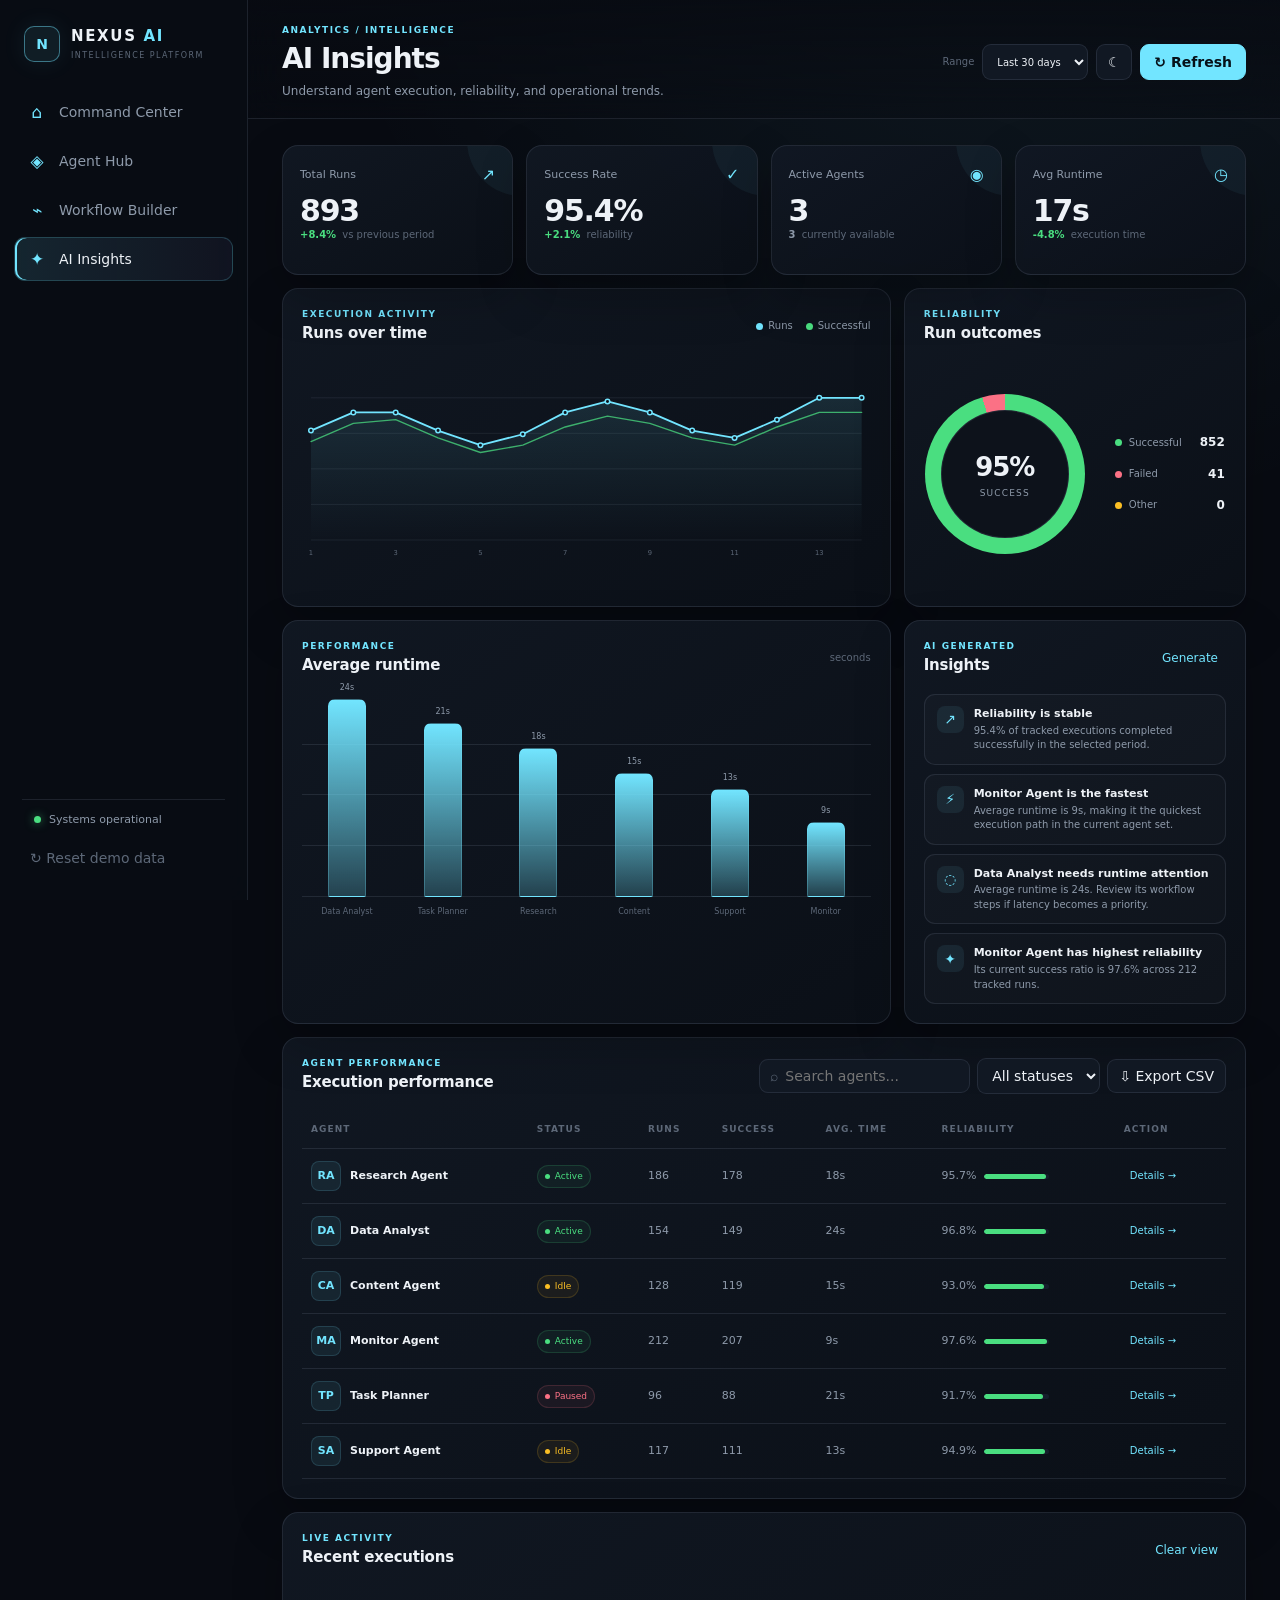
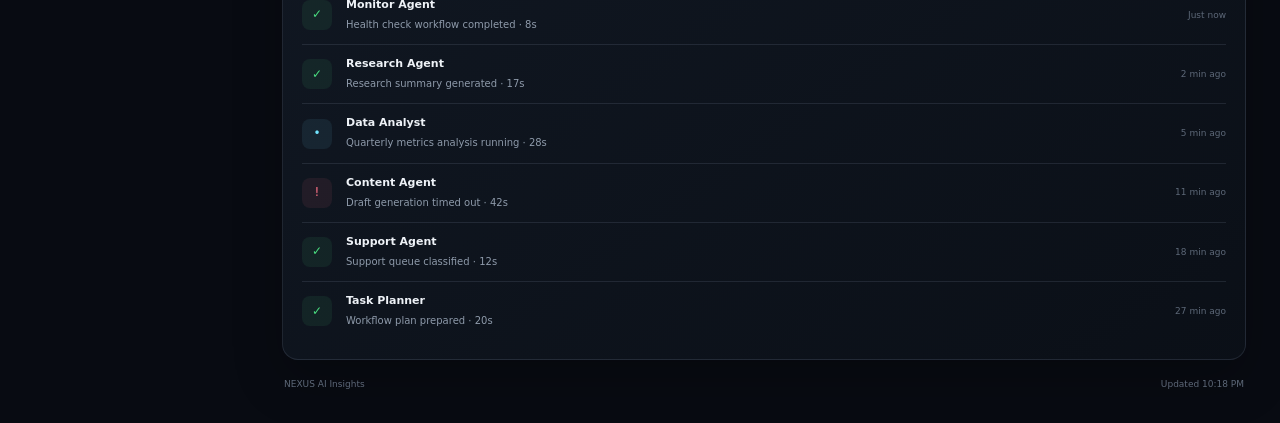
==== ai-insights/index.html @ 253b2c44 "Add AI Insights dashboard" ====
<!DOCTYPE html>
<html lang="en">
<head>
  <meta charset="UTF-8" />
  <meta name="viewport" content="width=device-width, initial-scale=1.0" />
  <meta name="description" content="NEXUS AI Insights dashboard" />
  <title>NEXUS AI — AI Insights</title>
  <link rel="stylesheet" href="style.css" />
</head>

<body>
  <div class="app-shell">

    <!-- SIDEBAR -->
    <aside class="sidebar" id="sidebar" aria-label="Primary navigation">

      <div class="brand">
        <div class="brand-mark">N</div>

        <div>
          <div class="brand-name">
            NEXUS <span>AI</span>
          </div>

          <div class="brand-subtitle">
            INTELLIGENCE PLATFORM
          </div>
        </div>
      </div>

      <nav class="nav-list">

        <a
          class="nav-item"
          href="../command-center/index.html"
          data-nav="Command Center"
        >
          <span class="nav-icon">⌂</span>
          <span>Command Center</span>
        </a>

        <a
          class="nav-item"
          href="../agent-hub/index.html"
          data-nav="Agent Hub"
        >
          <span class="nav-icon">◈</span>
          <span>Agent Hub</span>
        </a>

        <a
          class="nav-item"
          href="../workflow-builder/index.html"
          data-nav="Workflow Builder"
        >
          <span class="nav-icon">⌁</span>
          <span>Workflow Builder</span>
        </a>

        <a
          class="nav-item active"
          href="index.html"
          data-nav="AI Insights"
          aria-current="page"
        >
          <span class="nav-icon">✦</span>
          <span>AI Insights</span>
        </a>

      </nav>

      <div class="sidebar-bottom">

        <div class="system-status">
          <span class="status-dot"></span>
          <span>Systems operational</span>
        </div>

        <button
          class="sidebar-action"
          id="resetDataBtn"
          type="button"
        >
          ↻ Reset demo data
        </button>

      </div>

    </aside>


    <!-- MAIN -->
    <main class="main-content">

      <!-- TOP BAR -->
      <header class="topbar">

        <div class="mobile-brand">
          <button
            class="icon-button"
            id="menuBtn"
            type="button"
            aria-label="Open navigation"
          >
            ☰
          </button>

          <span>
            NEXUS <b>AI</b>
          </span>
        </div>


        <div class="topbar-title">

          <div class="eyebrow">
            ANALYTICS / INTELLIGENCE
          </div>

          <h1>AI Insights</h1>

          <p>
            Understand agent execution, reliability, and operational trends.
          </p>

        </div>


        <div class="topbar-actions">

          <label class="select-wrap">
            <span>Range</span>

            <select id="rangeSelect" aria-label="Select time range">
              <option value="7">Last 7 days</option>
              <option value="14">Last 14 days</option>
              <option value="30" selected>Last 30 days</option>
              <option value="90">Last 90 days</option>
            </select>
          </label>


          <button
            class="icon-button"
            id="themeBtn"
            type="button"
            aria-label="Toggle theme"
            title="Toggle theme"
          >
            ☾
          </button>


          <button
            class="primary-button"
            id="refreshBtn"
            type="button"
          >
            <span>↻</span>
            Refresh
          </button>

        </div>

      </header>


      <!-- CONTENT -->
      <div class="content-wrap">

        <!-- KPI CARDS -->
        <section
          class="kpi-grid"
          aria-label="Key performance indicators"
        >

          <article class="kpi-card">

            <div class="kpi-top">
              <span>Total Runs</span>
              <span class="kpi-icon">↗</span>
            </div>

            <div
              class="kpi-value"
              id="totalRuns"
            >
              0
            </div>

            <div class="kpi-meta">
              <span
                class="trend positive"
                id="runsTrend"
              >
                +0%
              </span>

              vs previous period
            </div>

          </article>


          <article class="kpi-card">

            <div class="kpi-top">
              <span>Success Rate</span>
              <span class="kpi-icon">✓</span>
            </div>

            <div
              class="kpi-value"
              id="successRate"
            >
              0%
            </div>

            <div class="kpi-meta">

              <span
                class="trend positive"
                id="successTrend"
              >
                +0%
              </span>

              reliability

            </div>

          </article>


          <article class="kpi-card">

            <div class="kpi-top">
              <span>Active Agents</span>
              <span class="kpi-icon">◉</span>
            </div>

            <div
              class="kpi-value"
              id="activeAgents"
            >
              0
            </div>

            <div class="kpi-meta">

              <span
                class="trend neutral"
                id="agentTrend"
              >
                0
              </span>

              currently available

            </div>

          </article>


          <article class="kpi-card">

            <div class="kpi-top">
              <span>Avg Runtime</span>
              <span class="kpi-icon">◷</span>
            </div>

            <div
              class="kpi-value"
              id="avgRuntime"
            >
              0s
            </div>

            <div class="kpi-meta">

              <span
                class="trend neutral"
                id="runtimeTrend"
              >
                0%
              </span>

              execution time

            </div>

          </article>

        </section>


        <!-- CHARTS -->
        <section class="dashboard-grid">

          <!-- RUNS -->
          <article class="panel chart-panel wide">

            <div class="panel-header">

              <div>

                <div class="panel-kicker">
                  EXECUTION ACTIVITY
                </div>

                <h2>Runs over time</h2>

              </div>

              <div class="legend">

                <span>
                  <i class="legend-dot runs"></i>
                  Runs
                </span>

                <span>
                  <i class="legend-dot success"></i>
                  Successful
                </span>

              </div>

            </div>

            <div
              class="chart-wrap"
              id="runsChart"
              aria-label="Runs over time chart"
            ></div>

          </article>


          <!-- OUTCOMES -->
          <article class="panel chart-panel">

            <div class="panel-header">

              <div>

                <div class="panel-kicker">
                  RELIABILITY
                </div>

                <h2>Run outcomes</h2>

              </div>

            </div>


            <div class="donut-area">

              <div
                class="donut"
                id="donutChart"
              >

                <div>

                  <strong id="donutValue">
                    0%
                  </strong>

                  <span>
                    success
                  </span>

                </div>

              </div>


              <div class="outcome-list">

                <div>
                  <span class="outcome-label">
                    <i class="legend-dot success"></i>
                    Successful
                  </span>

                  <b id="successfulRuns">0</b>
                </div>


                <div>
                  <span class="outcome-label">
                    <i class="legend-dot failed"></i>
                    Failed
                  </span>

                  <b id="failedRuns">0</b>
                </div>


                <div>
                  <span class="outcome-label">
                    <i class="legend-dot pending"></i>
                    Other
                  </span>

                  <b id="otherRuns">0</b>
                </div>

              </div>

            </div>

          </article>


          <!-- RUNTIME -->
          <article class="panel chart-panel wide">

            <div class="panel-header">

              <div>

                <div class="panel-kicker">
                  PERFORMANCE
                </div>

                <h2>Average runtime</h2>

              </div>

              <span class="small-note">
                seconds
              </span>

            </div>

            <div
              class="bar-chart"
              id="runtimeChart"
              aria-label="Average runtime by agent"
            ></div>

          </article>


          <!-- AI INSIGHTS -->
          <article class="panel insight-panel">

            <div class="panel-header">

              <div>

                <div class="panel-kicker">
                  AI GENERATED
                </div>

                <h2>Insights</h2>

              </div>

              <button
                class="text-button"
                id="generateInsightsBtn"
                type="button"
              >
                Generate
              </button>

            </div>

            <div
              id="insightsList"
              class="insights-list"
            ></div>

          </article>

        </section>


        <!-- AGENT PERFORMANCE -->
        <section class="panel agents-panel">

          <div class="panel-header agents-header">

            <div>

              <div class="panel-kicker">
                AGENT PERFORMANCE
              </div>

              <h2>Execution performance</h2>

            </div>


            <div class="table-tools">

              <label class="search-box">

                <span>⌕</span>

                <input
                  id="agentSearch"
                  type="search"
                  placeholder="Search agents..."
                  autocomplete="off"
                />

              </label>


              <select
                id="statusFilter"
                aria-label="Filter agents"
              >

                <option value="all">
                  All statuses
                </option>

                <option value="active">
                  Active
                </option>

                <option value="idle">
                  Idle
                </option>

                <option value="paused">
                  Paused
                </option>

              </select>


              <button
                class="secondary-button"
                id="exportBtn"
                type="button"
              >
                ⇩ Export CSV
              </button>

            </div>

          </div>


          <div class="table-scroll">

            <table>

              <thead>

                <tr>
                  <th>Agent</th>
                  <th>Status</th>
                  <th>Runs</th>
                  <th>Success</th>
                  <th>Avg. Time</th>
                  <th>Reliability</th>
                  <th>Action</th>
                </tr>

              </thead>

              <tbody id="agentTableBody"></tbody>

            </table>

          </div>


          <div
            class="empty-state hidden"
            id="emptyTable"
          >
            No agents match your current filters.
          </div>

        </section>


        <!-- ACTIVITY -->
        <section class="panel activity-panel">

          <div class="panel-header">

            <div>

              <div class="panel-kicker">
                LIVE ACTIVITY
              </div>

              <h2>Recent executions</h2>

            </div>

            <button
              class="text-button"
              id="clearActivityBtn"
              type="button"
            >
              Clear view
            </button>

          </div>


          <div
            id="activityList"
            class="activity-list"
          ></div>

        </section>


        <!-- FOOTER -->
        <footer class="footer">

          <span>
            NEXUS AI Insights
          </span>

          <span id="lastUpdated">
            Updated just now
          </span>

        </footer>

      </div>

    </main>

  </div>


  <!-- TOAST -->
  <div
    class="toast-region"
    id="toastRegion"
    aria-live="polite"
    aria-atomic="true"
  ></div>


  <!-- DETAILS MODAL -->
  <dialog
    class="details-dialog"
    id="agentDialog"
  >

    <div class="dialog-header">

      <div>

        <div class="panel-kicker">
          AGENT DETAILS
        </div>

        <h2 id="dialogAgentName">
          Agent
        </h2>

      </div>

      <button
        class="icon-button"
        id="closeDialogBtn"
        type="button"
        aria-label="Close"
      >
        ×
      </button>

    </div>

    <div id="dialogContent"></div>

  </dialog>


  <script src="script.js"></script>

</body>
</html>
---- ai-insights/style.css ----
:root {
  --bg: #080b12;
  --surface: #0d121b;
  --surface-2: #111823;
  --surface-3: #151e2b;

  --border: rgba(148, 163, 184, 0.15);
  --border-strong: rgba(148, 163, 184, 0.25);

  --text: #eef2f7;
  --muted: #8e9aaa;
  --faint: #5d6878;

  --accent: #72e5ff;
  --accent-2: #a78bfa;

  --success: #4ade80;
  --danger: #fb7185;
  --warning: #fbbf24;

  --shadow: 0 20px 50px rgba(0, 0, 0, 0.24);

  --radius: 16px;
}


body.light {
  --bg: #f3f6fa;
  --surface: #ffffff;
  --surface-2: #f8fafc;
  --surface-3: #eef2f7;

  --border: rgba(15, 23, 42, 0.10);
  --border-strong: rgba(15, 23, 42, 0.18);

  --text: #172033;
  --muted: #637083;
  --faint: #8b96a7;

  --accent: #0284c7;
  --accent-2: #7c3aed;

  --shadow: 0 18px 45px rgba(15, 23, 42, 0.08);
}


* {
  box-sizing: border-box;
}


html {
  min-width: 320px;
  scroll-behavior: smooth;
}


body {
  margin: 0;
  background:
    radial-gradient(
      circle at 80% -10%,
      rgba(114, 229, 255, 0.08),
      transparent 30%
    ),
    var(--bg);

  color: var(--text);

  font-family:
    Inter,
    ui-sans-serif,
    system-ui,
    -apple-system,
    BlinkMacSystemFont,
    "Segoe UI",
    sans-serif;

  font-size: 14px;
  line-height: 1.45;
}


button,
input,
select {
  font: inherit;
}


button,
a {
  -webkit-tap-highlight-color: transparent;
}


a {
  color: inherit;
  text-decoration: none;
}


button {
  cursor: pointer;
}


/* APP */

.app-shell {
  min-height: 100vh;
  display: flex;
}


/* SIDEBAR */

.sidebar {
  width: 248px;
  flex: 0 0 248px;

  min-height: 100vh;

  border-right: 1px solid var(--border);

  background: rgba(9, 13, 20, 0.86);

  backdrop-filter: blur(18px);

  padding: 22px 14px;

  display: flex;
  flex-direction: column;

  position: sticky;
  top: 0;

  height: 100vh;

  z-index: 20;
}


body.light .sidebar {
  background: rgba(255, 255, 255, 0.9);
}


.brand {
  display: flex;
  align-items: center;

  gap: 11px;

  padding: 4px 10px 28px;
}


.brand-mark {
  width: 36px;
  height: 36px;

  display: grid;
  place-items: center;

  border: 1px solid rgba(114, 229, 255, 0.45);

  border-radius: 10px;

  color: var(--accent);

  background: rgba(114, 229, 255, 0.08);

  font-weight: 800;

  box-shadow:
    0 0 24px rgba(114, 229, 255, 0.08);
}


.brand-name {
  font-size: 15px;

  letter-spacing: 0.11em;

  font-weight: 800;
}


.brand-name span {
  color: var(--accent);
}


.brand-subtitle {
  color: var(--faint);

  font-size: 8px;

  letter-spacing: 0.18em;

  margin-top: 2px;
}


.nav-list {
  display: grid;
  gap: 5px;
}


.nav-item {
  display: flex;

  align-items: center;

  gap: 12px;

  min-height: 44px;

  padding: 0 12px;

  color: var(--muted);

  border: 1px solid transparent;

  border-radius: 11px;

  transition: 0.18s ease;
}


.nav-item:hover {
  color: var(--text);

  background: var(--surface-2);

  border-color: var(--border);

  transform: translateX(1px);
}


.nav-item.active {
  color: var(--text);

  background:
    linear-gradient(
      90deg,
      rgba(114, 229, 255, 0.12),
      rgba(167, 139, 250, 0.06)
    );

  border-color: rgba(114, 229, 255, 0.18);

  box-shadow:
    inset 2px 0 0 var(--accent);
}


.nav-icon {
  width: 20px;

  text-align: center;

  color: var(--accent);

  font-size: 17px;
}


.sidebar-bottom {
  margin-top: auto;

  padding: 12px 8px 2px;
}


.system-status {
  display: flex;

  align-items: center;

  gap: 8px;

  padding: 12px;

  color: var(--muted);

  font-size: 11px;

  border-top: 1px solid var(--border);
}


.status-dot {
  width: 7px;
  height: 7px;

  border-radius: 50%;

  background: var(--success);

  box-shadow:
    0 0 10px rgba(74, 222, 128, 0.6);
}


.sidebar-action {
  width: 100%;

  border: 0;

  background: transparent;

  color: var(--faint);

  padding: 8px;

  text-align: left;

  border-radius: 8px;
}


.sidebar-action:hover {
  color: var(--text);

  background: var(--surface-2);
}


/* MAIN */

.main-content {
  min-width: 0;

  flex: 1;
}


/* TOPBAR */

.topbar {
  min-height: 112px;

  padding: 24px 34px 18px;

  display: flex;

  align-items: center;

  justify-content: space-between;

  gap: 24px;

  border-bottom: 1px solid var(--border);

  background:
    linear-gradient(
      180deg,
      rgba(8, 11, 18, 0.86),
      rgba(8, 11, 18, 0.45)
    );

  position: sticky;

  top: 0;

  z-index: 10;

  backdrop-filter: blur(18px);
}


body.light .topbar {
  background: rgba(243, 246, 250, 0.86);
}


.topbar-title h1 {
  margin: 2px 0 3px;

  font-size: 28px;

  letter-spacing: -0.035em;
}


.topbar-title p {
  margin: 0;

  color: var(--muted);

  font-size: 12px;
}


.eyebrow,
.panel-kicker {
  color: var(--accent);

  font-size: 9px;

  font-weight: 800;

  letter-spacing: 0.17em;
}


.topbar-actions {
  display: flex;

  align-items: center;

  gap: 8px;
}


.select-wrap {
  display: flex;

  align-items: center;

  gap: 8px;

  color: var(--faint);

  font-size: 10px;
}


select,
.search-box input {
  color: var(--text);

  background: var(--surface-2);

  border: 1px solid var(--border);

  border-radius: 9px;

  outline: none;
}


select {
  height: 36px;

  padding: 0 10px;
}


select:focus,
input:focus {
  border-color: rgba(114, 229, 255, 0.5);

  box-shadow:
    0 0 0 3px rgba(114, 229, 255, 0.08);
}


.icon-button,
.primary-button,
.secondary-button,
.text-button {
  border: 1px solid var(--border);

  border-radius: 9px;

  transition: 0.18s ease;
}


.icon-button {
  width: 36px;
  height: 36px;

  background: var(--surface-2);

  color: var(--text);
}


.icon-button:hover,
.secondary-button:hover {
  border-color: var(--border-strong);

  background: var(--surface-3);

  transform: translateY(-1px);
}


.primary-button {
  height: 36px;

  padding: 0 13px;

  color: #061018;

  background: var(--accent);

  border-color: var(--accent);

  font-weight: 800;
}


.primary-button:hover {
  filter: brightness(1.08);

  transform: translateY(-1px);
}


.secondary-button {
  height: 34px;

  padding: 0 11px;

  background: var(--surface-2);

  color: var(--text);
}


.text-button {
  background: transparent;

  border-color: transparent;

  color: var(--accent);

  padding: 5px 7px;

  font-size: 12px;
}


.text-button:hover {
  background: rgba(114, 229, 255, 0.07);
}


.mobile-brand {
  display: none;
}


/* CONTENT */

.content-wrap {
  max-width: 1500px;

  margin: 0 auto;

  padding: 26px 34px 32px;
}


/* KPI */

.kpi-grid {
  display: grid;

  grid-template-columns: repeat(4, 1fr);

  gap: 13px;

  margin-bottom: 13px;
}


.kpi-card,
.panel {
  background:
    linear-gradient(
      145deg,
      rgba(17, 24, 35, 0.96),
      rgba(11, 16, 24, 0.96)
    );

  border: 1px solid var(--border);

  box-shadow: var(--shadow);
}


body.light .kpi-card,
body.light .panel {
  background: var(--surface);
}


.kpi-card {
  min-height: 130px;

  padding: 17px;

  border-radius: var(--radius);

  position: relative;

  overflow: hidden;
}


.kpi-card::after {
  content: "";

  position: absolute;

  width: 110px;
  height: 110px;

  border-radius: 50%;

  right: -65px;
  top: -60px;

  background: rgba(114, 229, 255, 0.05);
}


.kpi-top {
  display: flex;

  align-items: center;

  justify-content: space-between;

  color: var(--muted);

  font-size: 11px;
}


.kpi-icon {
  color: var(--accent);

  font-size: 16px;
}


.kpi-value {
  margin: 10px 0 2px;

  font-size: 30px;

  line-height: 1;

  font-weight: 800;

  letter-spacing: -0.04em;
}


.kpi-meta {
  color: var(--faint);

  font-size: 10px;
}


.trend {
  font-weight: 700;

  margin-right: 3px;
}


.positive {
  color: var(--success);
}


.neutral {
  color: var(--muted);
}


.negative {
  color: var(--danger);
}


/* DASHBOARD */

.dashboard-grid {
  display: grid;

  grid-template-columns:
    minmax(0, 1.6fr)
    minmax(300px, 0.9fr);

  gap: 13px;
}


.panel {
  border-radius: var(--radius);

  overflow: hidden;
}


.chart-panel {
  min-height: 310px;

  padding: 19px;
}


.chart-panel.wide {
  min-width: 0;
}


.panel-header {
  display: flex;

  align-items: center;

  justify-content: space-between;

  gap: 12px;

  margin-bottom: 17px;
}


.panel-header h2 {
  margin: 2px 0 0;

  font-size: 15px;

  letter-spacing: -0.015em;
}


.legend {
  display: flex;

  gap: 13px;

  color: var(--muted);

  font-size: 10px;
}


.legend span {
  display: flex;

  align-items: center;

  gap: 5px;
}


.legend-dot {
  display: inline-block;

  width: 7px;
  height: 7px;

  border-radius: 50%;

  background: var(--accent);
}


.legend-dot.success {
  background: var(--success);
}


.legend-dot.failed {
  background: var(--danger);
}


.legend-dot.pending {
  background: var(--warning);
}


.legend-dot.runs {
  background: var(--accent);
}


/* LINE CHART */

.chart-wrap {
  height: 225px;

  position: relative;
}


.chart-svg {
  width: 100%;

  height: 100%;

  display: block;

  overflow: visible;
}


.chart-grid-line {
  stroke: var(--border);

  stroke-width: 1;
}


.chart-axis-label {
  fill: var(--faint);

  font-size: 9px;
}


.chart-line {
  fill: none;

  stroke: var(--accent);

  stroke-width: 2.4;

  stroke-linecap: round;

  stroke-linejoin: round;
}


.chart-line.success-line {
  stroke: var(--success);

  opacity: 0.75;

  stroke-width: 1.8;
}


.chart-area {
  fill: url(#areaGradient);

  opacity: 0.12;
}


.chart-point {
  fill: var(--surface);

  stroke: var(--accent);

  stroke-width: 2;
}


/* DONUT */

.donut-area {
  height: 225px;

  display: flex;

  align-items: center;

  justify-content: center;

  gap: 30px;
}


.donut {
  width: 160px;
  height: 160px;

  border-radius: 50%;

  display: grid;

  place-items: center;

  background:
    conic-gradient(
      var(--success) 0deg,
      var(--danger) 0deg,
      var(--warning) 0deg
    );

  position: relative;

  flex: 0 0 auto;
}


.donut::after {
  content: "";

  position: absolute;

  inset: 16px;

  border-radius: 50%;

  background: var(--surface);

  border: 1px solid var(--border);
}


.donut > div {
  position: relative;

  z-index: 1;

  text-align: center;

  display: grid;
}


.donut strong {
  font-size: 26px;

  letter-spacing: -0.04em;
}


.donut span {
  color: var(--muted);

  font-size: 9px;

  text-transform: uppercase;

  letter-spacing: 0.13em;
}


.outcome-list {
  min-width: 110px;

  display: grid;

  gap: 14px;
}


.outcome-list > div {
  display: flex;

  justify-content: space-between;

  gap: 12px;

  color: var(--muted);

  font-size: 10px;
}


.outcome-list b {
  color: var(--text);

  font-size: 12px;
}


.outcome-label {
  display: flex;

  align-items: center;

  gap: 7px;
}


/* BAR CHART */

.bar-chart {
  height: 225px;

  display: flex;

  align-items: end;

  gap: 10px;

  padding: 5px 2px 22px;

  position: relative;
}


.bar-chart::before {
  content: "";

  position: absolute;

  inset: 0 0 22px;

  background:
    repeating-linear-gradient(
      to bottom,
      transparent 0,
      transparent calc(25% - 1px),
      var(--border) calc(25% - 1px),
      var(--border) 25%
    );

  pointer-events: none;
}


.bar-group {
  flex: 1;

  min-width: 34px;

  height: 100%;

  display: flex;

  align-items: end;

  justify-content: center;

  position: relative;

  z-index: 1;
}


.bar {
  width: min(38px, 72%);

  min-height: 3px;

  border-radius: 7px 7px 2px 2px;

  background:
    linear-gradient(
      180deg,
      var(--accent),
      rgba(114, 229, 255, 0.22)
    );

  border: 1px solid rgba(114, 229, 255, 0.28);

  position: relative;

  transition: height 0.35s ease;
}


.bar:hover {
  filter: brightness(1.12);
}


.bar-value {
  position: absolute;

  top: -18px;

  left: 50%;

  transform: translateX(-50%);

  color: var(--muted);

  font-size: 8px;

  white-space: nowrap;
}


.bar-label {
  position: absolute;

  bottom: -21px;

  color: var(--faint);

  font-size: 8px;

  max-width: 70px;

  overflow: hidden;

  text-overflow: ellipsis;

  white-space: nowrap;
}


.small-note {
  color: var(--faint);

  font-size: 10px;
}


/* INSIGHTS */

.insight-panel {
  min-height: 310px;

  padding: 19px;
}


.insights-list {
  display: grid;

  gap: 9px;
}


.insight-item {
  border: 1px solid var(--border);

  background: rgba(255, 255, 255, 0.018);

  border-radius: 11px;

  padding: 11px 12px;

  display: grid;

  grid-template-columns: 28px 1fr;

  gap: 9px;
}


.insight-icon {
  width: 27px;
  height: 27px;

  display: grid;

  place-items: center;

  border-radius: 8px;

  background: rgba(114, 229, 255, 0.08);

  color: var(--accent);
}


.insight-item strong {
  display: block;

  font-size: 11px;

  margin-bottom: 2px;
}


.insight-item p {
  margin: 0;

  color: var(--muted);

  font-size: 10px;
}


/* AGENT TABLE */

.agents-panel,
.activity-panel {
  margin-top: 13px;

  padding: 19px;
}


.agents-header {
  align-items: flex-end;
}


.table-tools {
  display: flex;

  align-items: center;

  gap: 7px;

  flex-wrap: wrap;

  justify-content: flex-end;
}


.search-box {
  height: 34px;

  min-width: 175px;

  display: flex;

  align-items: center;

  gap: 7px;

  padding: 0 10px;

  background: var(--surface-2);

  border: 1px solid var(--border);

  border-radius: 9px;

  color: var(--faint);
}


.search-box:focus-within {
  border-color: rgba(114, 229, 255, 0.5);

  box-shadow:
    0 0 0 3px rgba(114, 229, 255, 0.08);
}


.search-box input {
  min-width: 0;

  width: 100%;

  height: 30px;

  padding: 0;

  border: 0;

  background: transparent;

  box-shadow: none;
}


.search-box input:focus {
  box-shadow: none;
}


.table-scroll {
  overflow-x: auto;
}


table {
  width: 100%;

  border-collapse: collapse;

  min-width: 760px;
}


th,
td {
  padding: 12px 9px;

  text-align: left;

  border-bottom: 1px solid var(--border);

  white-space: nowrap;
}


th {
  color: var(--faint);

  font-size: 9px;

  letter-spacing: 0.12em;

  text-transform: uppercase;

  font-weight: 700;
}


td {
  color: var(--muted);

  font-size: 11px;
}


tbody tr {
  transition: 0.16s ease;
}


tbody tr:hover {
  background: rgba(114, 229, 255, 0.035);
}


.agent-cell {
  display: flex;

  align-items: center;

  gap: 9px;

  color: var(--text);

  font-weight: 700;
}


.agent-avatar {
  width: 30px;
  height: 30px;

  display: grid;

  place-items: center;

  border-radius: 8px;

  color: var(--accent);

  background: rgba(114, 229, 255, 0.08);

  border: 1px solid rgba(114, 229, 255, 0.15);

  font-size: 11px;
}


.status-pill {
  display: inline-flex;

  align-items: center;

  gap: 5px;

  padding: 4px 7px;

  border-radius: 999px;

  font-size: 9px;

  text-transform: capitalize;

  border: 1px solid var(--border);
}


.status-pill::before {
  content: "";

  width: 5px;
  height: 5px;

  border-radius: 50%;

  background: var(--muted);
}


.status-pill.active {
  color: var(--success);

  background: rgba(74, 222, 128, 0.06);

  border-color: rgba(74, 222, 128, 0.16);
}


.status-pill.active::before {
  background: var(--success);
}


.status-pill.idle {
  color: var(--warning);

  background: rgba(251, 191, 36, 0.06);

  border-color: rgba(251, 191, 36, 0.16);
}


.status-pill.idle::before {
  background: var(--warning);
}


.status-pill.paused {
  color: var(--danger);

  background: rgba(251, 113, 133, 0.06);

  border-color: rgba(251, 113, 133, 0.16);
}


.status-pill.paused::before {
  background: var(--danger);
}


.reliability {
  display: flex;

  align-items: center;

  gap: 7px;
}


.progress {
  width: 65px;
  height: 5px;

  background: var(--surface-3);

  border-radius: 99px;

  overflow: hidden;
}


.progress > span {
  display: block;

  height: 100%;

  border-radius: inherit;

  background: var(--success);
}


.row-button {
  background: transparent;

  border: 0;

  color: var(--accent);

  font-size: 10px;

  padding: 4px 6px;
}


.row-button:hover {
  text-decoration: underline;
}


.empty-state {
  padding: 25px;

  text-align: center;

  color: var(--muted);

  font-size: 11px;
}


.hidden {
  display: none !important;
}


/* ACTIVITY */

.activity-list {
  display: grid;
}


.activity-item {
  display: grid;

  grid-template-columns: 34px 1fr auto;

  align-items: center;

  gap: 10px;

  padding: 11px 0;

  border-bottom: 1px solid var(--border);
}


.activity-item:last-child {
  border-bottom: 0;
}


.activity-icon {
  width: 30px;
  height: 30px;

  display: grid;

  place-items: center;

  border-radius: 8px;

  font-size: 12px;
}


.activity-icon.success {
  color: var(--success);

  background: rgba(74, 222, 128, 0.08);
}


.activity-icon.failed {
  color: var(--danger);

  background: rgba(251, 113, 133, 0.08);
}


.activity-icon.running {
  color: var(--accent);

  background: rgba(114, 229, 255, 0.08);
}


.activity-main strong {
  display: block;

  font-size: 11px;
}


.activity-main span {
  color: var(--muted);

  font-size: 10px;
}


.activity-time {
  color: var(--faint);

  font-size: 9px;
}


/* FOOTER */

.footer {
  display: flex;

  justify-content: space-between;

  padding: 18px 2px 0;

  color: var(--faint);

  font-size: 9px;
}


/* TOAST */

.toast-region {
  position: fixed;

  right: 22px;

  bottom: 22px;

  display: grid;

  gap: 8px;

  z-index: 100;
}


.toast {
  min-width: 240px;

  max-width: 360px;

  padding: 11px 13px;

  color: var(--text);

  background: var(--surface-3);

  border: 1px solid var(--border-strong);

  border-radius: 10px;

  box-shadow: var(--shadow);

  animation: toastIn 0.2s ease;

  font-size: 11px;
}


.toast.success {
  border-color: rgba(74, 222, 128, 0.25);
}


.toast.error {
  border-color: rgba(251, 113, 133, 0.25);
}


@keyframes toastIn {
  from {
    transform: translateY(8px);
    opacity: 0;
  }

  to {
    transform: none;
    opacity: 1;
  }
}


/* MODAL */

.details-dialog {
  width: min(620px, calc(100vw - 30px));

  max-height: 80vh;

  color: var(--text);

  background: var(--surface);

  border: 1px solid var(--border-strong);

  border-radius: 18px;

  padding: 20px;

  box-shadow:
    0 30px 90px rgba(0, 0, 0, 0.45);
}


.details-dialog::backdrop {
  background: rgba(0, 0, 0, 0.62);

  backdrop-filter: blur(4px);
}


.dialog-header {
  display: flex;

  justify-content: space-between;

  align-items: flex-start;

  gap: 12px;

  margin-bottom: 18px;
}


.dialog-header h2 {
  margin: 2px 0 0;
}


.dialog-grid {
  display: grid;

  grid-template-columns: repeat(2, 1fr);

  gap: 9px;
}


.detail-card {
  padding: 12px;

  border: 1px solid var(--border);

  background: var(--surface-2);

  border-radius: 10px;
}


.detail-card span {
  display: block;

  color: var(--faint);

  font-size: 9px;

  text-transform: uppercase;

  letter-spacing: 0.1em;

  margin-bottom: 4px;
}


.detail-card strong {
  font-size: 16px;
}


.detail-note {
  margin-top: 10px;

  padding: 12px;

  border-left: 2px solid var(--accent);

  background: rgba(114, 229, 255, 0.04);

  color: var(--muted);

  font-size: 10px;
}


/* TABLET */

@media (max-width: 1100px) {

  .sidebar {
    width: 220px;

    flex-basis: 220px;
  }


  .content-wrap,
  .topbar {
    padding-left: 22px;

    padding-right: 22px;
  }


  .kpi-grid {
    grid-template-columns: repeat(2, 1fr);
  }


  .dashboard-grid {
    grid-template-columns: 1fr;
  }

}


/* MOBILE */

@media (max-width: 760px) {

  .sidebar {
    position: fixed;

    left: -260px;

    width: 248px;

    transition: left 0.2s ease;

    box-shadow:
      20px 0 50px rgba(0, 0, 0, 0.25);
  }


  .sidebar.open {
    left: 0;
  }


  .topbar {
    min-height: auto;

    padding: 14px 16px;

    align-items: flex-start;

    flex-wrap: wrap;
  }


  .mobile-brand {
    display: flex;

    align-items: center;

    gap: 9px;

    width: 100%;

    color: var(--text);

    font-weight: 800;

    letter-spacing: 0.06em;
  }


  .mobile-brand b {
    color: var(--accent);
  }


  .mobile-brand .icon-button {
    width: 32px;

    height: 32px;
  }


  .topbar-title {
    flex: 1 1 100%;
  }


  .topbar-title h1 {
    font-size: 24px;
  }


  .topbar-actions {
    width: 100%;

    justify-content: space-between;
  }


  .select-wrap {
    flex: 1;
  }


  .select-wrap select {
    width: 100%;
  }


  .content-wrap {
    padding: 16px;
  }


  .kpi-grid {
    grid-template-columns: 1fr 1fr;

    gap: 9px;
  }


  .kpi-card {
    min-height: 115px;

    padding: 13px;
  }


  .kpi-value {
    font-size: 25px;
  }


  .chart-panel {
    min-height: 290px;

    padding: 15px;
  }


  .donut-area {
    gap: 18px;
  }


  .donut {
    width: 130px;

    height: 130px;
  }


  .agents-header {
    align-items: flex-start;

    flex-direction: column;
  }


  .table-tools {
    width: 100%;

    justify-content: flex-start;
  }


  .search-box {
    flex: 1;
  }

}


/* SMALL MOBILE */

@media (max-width: 480px) {

  .kpi-grid {
    grid-template-columns: 1fr;
  }


  .topbar-actions {
    flex-wrap: wrap;
  }


  .select-wrap {
    flex-basis: 100%;
  }


  .donut-area {
    justify-content: space-between;
  }


  .donut {
    width: 120px;

    height: 120px;
  }


  .outcome-list {
    min-width: 105px;
  }


  .footer {
    flex-direction: column;

    gap: 4px;
  }

}
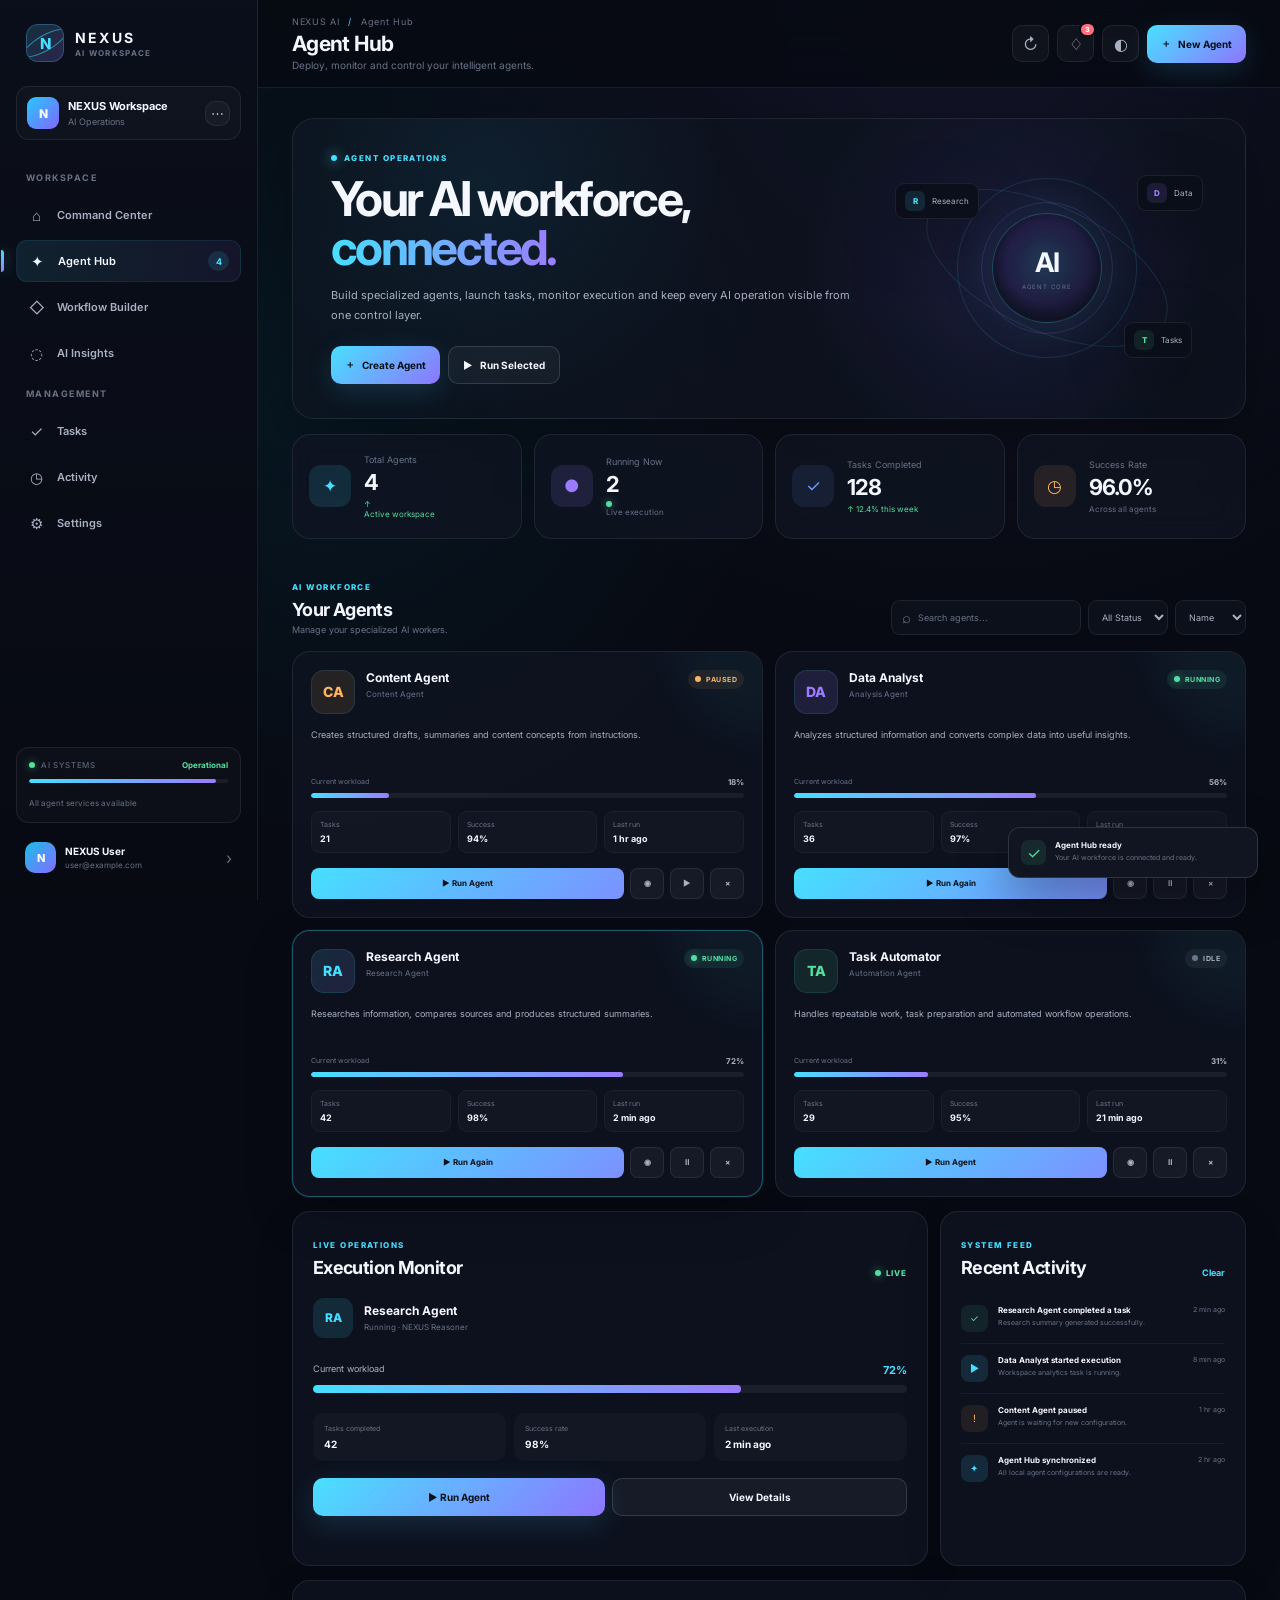
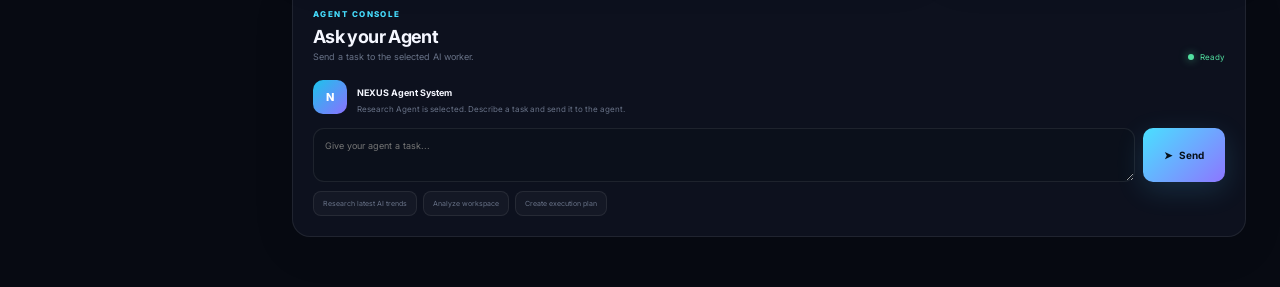
==== commit ab9c51f5: "fix: unify NEXUS AI UI and interactions" ====
--- a/ai-insights/index.html
+++ b/ai-insights/index.html
@@ -1,689 +1,904 @@
 <!DOCTYPE html>
 <html lang="en">
 <head>
-  <meta charset="UTF-8" />
-  <meta name="viewport" content="width=device-width, initial-scale=1.0" />
-  <meta name="description" content="NEXUS AI Insights dashboard" />
-  <title>NEXUS AI — AI Insights</title>
-  <link rel="stylesheet" href="style.css" />
+    <meta charset="UTF-8">
+    <meta name="viewport" content="width=device-width, initial-scale=1.0">
+
+    <meta
+        name="description"
+        content="NEXUS AI Agent Hub - manage, monitor, configure and run AI agents from one workspace."
+    >
+
+    <title>NEXUS AI — Agent Hub</title>
+
+    <link rel="preconnect" href="https://fonts.googleapis.com">
+    <link rel="preconnect" href="https://fonts.gstatic.com" crossorigin>
+
+    <link
+        href="https://fonts.googleapis.com/css2?family=Inter:wght@400;500;600;700;800&display=swap"
+        rel="stylesheet"
+    >
+
+    <link rel="stylesheet" href="style.css">
 </head>
 
 <body>
-  <div class="app-shell">
-
-    <!-- SIDEBAR -->
-    <aside class="sidebar" id="sidebar" aria-label="Primary navigation">
-
-      <div class="brand">
-        <div class="brand-mark">N</div>
+
+<div class="app-shell">
+
+    <!-- =========================
+         SIDEBAR
+    ========================== -->
+    <aside class="sidebar" id="sidebar">
+
+        <div class="brand">
+            <div class="brand-mark">
+                <span class="brand-orbit"></span>
+                <span class="brand-core">N</span>
+            </div>
+
+            <div class="brand-text">
+                <strong>NEXUS</strong>
+                <span>AI WORKSPACE</span>
+            </div>
+        </div>
+
+        <div class="workspace-mini">
+            <div class="workspace-icon">N</div>
+
+            <div>
+                <strong>NEXUS Workspace</strong>
+                <span>AI Operations</span>
+            </div>
+
+            <button
+                class="icon-button tiny"
+                id="workspaceButton"
+                type="button"
+                title="Workspace"
+                aria-label="Open workspace menu"
+            >
+                ⋯
+            </button>
+        </div>
+
+        <nav class="main-nav" aria-label="Main navigation">
+
+            <p class="nav-label">WORKSPACE</p>
+
+            <button class="nav-item" type="button" data-nav="command">
+                <span class="nav-icon">⌂</span>
+                <span>Command Center</span>
+            </button>
+
+            <button class="nav-item active" type="button" data-nav="agents">
+                <span class="nav-icon">✦</span>
+                <span>Agent Hub</span>
+                <span class="nav-count" id="navAgentCount">4</span>
+            </button>
+
+            <button class="nav-item" type="button" data-nav="workflows">
+                <span class="nav-icon">◇</span>
+                <span>Workflow Builder</span>
+            </button>
+
+            <button class="nav-item" type="button" data-nav="insights">
+                <span class="nav-icon">◌</span>
+                <span>AI Insights</span>
+            </button>
+
+            <p class="nav-label">MANAGEMENT</p>
+
+            <button class="nav-item" type="button" data-nav="tasks">
+                <span class="nav-icon">✓</span>
+                <span>Tasks</span>
+            </button>
+
+            <button class="nav-item" type="button" data-nav="activity">
+                <span class="nav-icon">◷</span>
+                <span>Activity</span>
+            </button>
+
+            <button class="nav-item" type="button" data-nav="settings">
+                <span class="nav-icon">⚙</span>
+                <span>Settings</span>
+            </button>
+
+        </nav>
+
+        <div class="sidebar-bottom">
+
+            <div class="system-card">
+                <div class="system-card-top">
+                    <span class="status-dot online"></span>
+                    <span>AI SYSTEMS</span>
+                    <strong>Operational</strong>
+                </div>
+
+                <div class="system-meter">
+                    <span></span>
+                </div>
+
+                <small>All agent services available</small>
+            </div>
+
+            <button class="profile-mini" id="profileButton" type="button">
+                <div class="avatar" id="profileAvatar">N</div>
+
+                <div class="profile-info">
+                    <strong id="profileName">NEXUS User</strong>
+                    <span id="profileEmail">user@example.com</span>
+                </div>
+
+                <span class="profile-arrow">›</span>
+            </button>
+
+        </div>
+
+    </aside>
+
+
+    <!-- =========================
+         MAIN
+    ========================== -->
+    <main class="main-content">
+
+        <!-- TOPBAR -->
+        <header class="topbar">
+
+            <div class="topbar-left">
+
+                <button
+                    class="icon-button mobile-menu"
+                    id="mobileMenuButton"
+                    type="button"
+                    aria-label="Open navigation"
+                >
+                    ☰
+                </button>
+
+                <div class="page-heading">
+                    <div class="breadcrumb">
+                        NEXUS AI <span>/</span> Agent Hub
+                    </div>
+
+                    <h1>Agent Hub</h1>
+
+                    <p>
+                        Deploy, monitor and control your intelligent agents.
+                    </p>
+                </div>
+
+            </div>
+
+            <div class="topbar-actions">
+
+                <button
+                    class="icon-button"
+                    id="refreshButton"
+                    type="button"
+                    title="Refresh dashboard"
+                    aria-label="Refresh dashboard"
+                >
+                    ↻
+                </button>
+
+                <button
+                    class="icon-button notification-button"
+                    id="notificationButton"
+                    type="button"
+                    title="Notifications"
+                    aria-label="Notifications"
+                >
+                    ♢
+                    <span class="notification-badge" id="notificationBadge">3</span>
+                </button>
+
+                <button
+                    class="icon-button"
+                    id="themeButton"
+                    type="button"
+                    title="Toggle appearance"
+                    aria-label="Toggle appearance"
+                >
+                    ◐
+                </button>
+
+                <button
+                    class="primary-button"
+                    id="headerCreateButton"
+                    type="button"
+                >
+                    <span>＋</span>
+                    New Agent
+                </button>
+
+            </div>
+
+        </header>
+
+
+        <!-- CONTENT -->
+        <div class="page-content">
+
+            <!-- =========================
+                 HERO
+            ========================== -->
+            <section class="hub-hero">
+
+                <div class="hero-copy">
+
+                    <div class="eyebrow">
+                        <span class="pulse-dot"></span>
+                        AGENT OPERATIONS
+                    </div>
+
+                    <h2>
+                        Your AI workforce,
+                        <span>connected.</span>
+                    </h2>
+
+                    <p>
+                        Build specialized agents, launch tasks, monitor execution
+                        and keep every AI operation visible from one control layer.
+                    </p>
+
+                    <div class="hero-actions">
+
+                        <button
+                            class="primary-button"
+                            id="heroCreateButton"
+                            type="button"
+                        >
+                            <span>＋</span>
+                            Create Agent
+                        </button>
+
+                        <button
+                            class="secondary-button"
+                            id="heroRunButton"
+                            type="button"
+                        >
+                            <span>▶</span>
+                            Run Selected
+                        </button>
+
+                    </div>
+
+                </div>
+
+                <div class="hero-visual">
+
+                    <div class="orbital-ring ring-one"></div>
+                    <div class="orbital-ring ring-two"></div>
+
+                    <div class="agent-orb">
+                        <div class="orb-glow"></div>
+                        <strong>AI</strong>
+                        <span>AGENT CORE</span>
+                    </div>
+
+                    <div class="floating-node node-one">
+                        <span>R</span>
+                        Research
+                    </div>
+
+                    <div class="floating-node node-two">
+                        <span>D</span>
+                        Data
+                    </div>
+
+                    <div class="floating-node node-three">
+                        <span>T</span>
+                        Tasks
+                    </div>
+
+                </div>
+
+            </section>
+
+
+            <!-- =========================
+                 STATS
+            ========================== -->
+            <section class="stats-grid">
+
+                <article class="stat-card">
+                    <div class="stat-icon cyan">✦</div>
+
+                    <div class="stat-content">
+                        <span>Total Agents</span>
+                        <strong id="totalAgents">4</strong>
+                        <small class="positive">
+                            <span>↑</span> Active workspace
+                        </small>
+                    </div>
+                </article>
+
+                <article class="stat-card">
+                    <div class="stat-icon purple">●</div>
+
+                    <div class="stat-content">
+                        <span>Running Now</span>
+                        <strong id="runningAgents">2</strong>
+                        <small>
+                            <span class="status-dot online"></span>
+                            Live execution
+                        </small>
+                    </div>
+                </article>
+
+                <article class="stat-card">
+                    <div class="stat-icon blue">✓</div>
+
+                    <div class="stat-content">
+                        <span>Tasks Completed</span>
+                        <strong id="completedTasks">128</strong>
+                        <small class="positive">
+                            ↑ 12.4% this week
+                        </small>
+                    </div>
+                </article>
+
+                <article class="stat-card">
+                    <div class="stat-icon orange">◷</div>
+
+                    <div class="stat-content">
+                        <span>Success Rate</span>
+                        <strong id="successRate">96.8%</strong>
+                        <small>Across all agents</small>
+                    </div>
+                </article>
+
+            </section>
+
+
+            <!-- =========================
+                 AGENT SECTION
+            ========================== -->
+            <section class="section-block" id="agentsSection">
+
+                <div class="section-header">
+
+                    <div>
+                        <span class="section-kicker">AI WORKFORCE</span>
+                        <h2>Your Agents</h2>
+                        <p>Manage your specialized AI workers.</p>
+                    </div>
+
+                    <div class="section-actions">
+
+                        <div class="search-box">
+                            <span>⌕</span>
+                            <input
+                                id="agentSearch"
+                                type="search"
+                                placeholder="Search agents..."
+                                autocomplete="off"
+                            >
+                        </div>
+
+                        <select id="statusFilter" class="select-control">
+                            <option value="all">All Status</option>
+                            <option value="running">Running</option>
+                            <option value="paused">Paused</option>
+                            <option value="idle">Idle</option>
+                        </select>
+
+                        <select id="sortAgents" class="select-control">
+                            <option value="name">Name</option>
+                            <option value="status">Status</option>
+                            <option value="activity">Activity</option>
+                        </select>
+
+                    </div>
+
+                </div>
+
+
+                <div class="agents-grid" id="agentsGrid">
+                    <!-- Generated by JavaScript -->
+                </div>
+
+
+                <div class="empty-state hidden" id="emptyAgents">
+
+                    <div class="empty-icon">✦</div>
+
+                    <h3>No agents found</h3>
+
+                    <p>
+                        Try changing your search or create a new AI agent.
+                    </p>
+
+                    <button
+                        class="primary-button"
+                        id="emptyCreateButton"
+                        type="button"
+                    >
+                        Create Agent
+                    </button>
+
+                </div>
+
+            </section>
+
+
+            <!-- =========================
+                 LOWER GRID
+            ========================== -->
+            <section class="lower-grid">
+
+                <!-- EXECUTION PANEL -->
+                <article class="panel execution-panel">
+
+                    <div class="panel-header">
+
+                        <div>
+                            <span class="section-kicker">LIVE OPERATIONS</span>
+                            <h2>Execution Monitor</h2>
+                        </div>
+
+                        <span class="live-label">
+                            <span class="status-dot online"></span>
+                            LIVE
+                        </span>
+
+                    </div>
+
+                    <div class="execution-main" id="executionMain">
+
+                        <div class="execution-empty">
+                            <div class="execution-icon">▶</div>
+
+                            <h3>Select an agent</h3>
+
+                            <p>
+                                Choose an agent above to view its execution status,
+                                progress and activity.
+                            </p>
+                        </div>
+
+                    </div>
+
+                </article>
+
+
+                <!-- ACTIVITY PANEL -->
+                <article class="panel activity-panel">
+
+                    <div class="panel-header">
+
+                        <div>
+                            <span class="section-kicker">SYSTEM FEED</span>
+                            <h2>Recent Activity</h2>
+                        </div>
+
+                        <button
+                            class="text-button"
+                            id="clearActivityButton"
+                            type="button"
+                        >
+                            Clear
+                        </button>
+
+                    </div>
+
+                    <div class="activity-list" id="activityList">
+                        <!-- Generated by JavaScript -->
+                    </div>
+
+                </article>
+
+            </section>
+
+
+            <!-- =========================
+                 AGENT CONSOLE
+            ========================== -->
+            <section class="panel console-panel">
+
+                <div class="panel-header">
+
+                    <div>
+                        <span class="section-kicker">AGENT CONSOLE</span>
+                        <h2>Ask your Agent</h2>
+                        <p>Send a task to the selected AI worker.</p>
+                    </div>
+
+                    <div class="console-status">
+                        <span class="status-dot online"></span>
+                        Ready
+                    </div>
+
+                </div>
+
+                <div class="console-body">
+
+                    <div class="console-message">
+                        <div class="assistant-avatar">N</div>
+
+                        <div>
+                            <strong>NEXUS Agent System</strong>
+                            <p id="consoleGreeting">
+                                Select an agent and describe what you want it to do.
+                            </p>
+                        </div>
+                    </div>
+
+                    <div class="console-input-row">
+
+                        <textarea
+                            id="agentPrompt"
+                            rows="2"
+                            placeholder="Give your agent a task..."
+                        ></textarea>
+
+                        <button
+                            class="primary-button console-send"
+                            id="sendAgentButton"
+                            type="button"
+                        >
+                            <span>➤</span>
+                            Send
+                        </button>
+
+                    </div>
+
+                    <div class="console-suggestions">
+
+                        <button type="button" class="suggestion-button" data-prompt="Research the latest information about AI agents and summarize the key findings.">
+                            Research latest AI trends
+                        </button>
+
+                        <button type="button" class="suggestion-button" data-prompt="Analyze the current workspace activity and identify the most important tasks.">
+                            Analyze workspace
+                        </button>
+
+                        <button type="button" class="suggestion-button" data-prompt="Create a concise execution plan for my next project task.">
+                            Create execution plan
+                        </button>
+
+                    </div>
+
+                </div>
+
+            </section>
+
+        </div>
+
+    </main>
+
+</div>
+
+
+<!-- =========================
+     CREATE AGENT MODAL
+========================== -->
+<div class="modal-backdrop hidden" id="createModal">
+
+    <div
+        class="modal"
+        role="dialog"
+        aria-modal="true"
+        aria-labelledby="createModalTitle"
+    >
+
+        <div class="modal-header">
+
+            <div>
+                <span class="section-kicker">AGENT CONFIGURATION</span>
+                <h2 id="createModalTitle">Create New Agent</h2>
+            </div>
+
+            <button
+                class="modal-close"
+                type="button"
+                data-close-modal="createModal"
+                aria-label="Close"
+            >
+                ×
+            </button>
+
+        </div>
+
+        <form id="createAgentForm">
+
+            <div class="form-group">
+
+                <label for="agentName">
+                    Agent Name
+                </label>
+
+                <input
+                    id="agentName"
+                    name="agentName"
+                    type="text"
+                    maxlength="40"
+                    placeholder="e.g. Market Researcher"
+                    required
+                >
+
+            </div>
+
+            <div class="form-group">
+
+                <label for="agentRole">
+                    Agent Role
+                </label>
+
+                <select id="agentRole" name="agentRole">
+
+                    <option value="Research">Research Agent</option>
+                    <option value="Analysis">Analysis Agent</option>
+                    <option value="Automation">Automation Agent</option>
+                    <option value="Content">Content Agent</option>
+                    <option value="Support">Support Agent</option>
+
+                </select>
+
+            </div>
+
+            <div class="form-group">
+
+                <label for="agentDescription">
+                    Description
+                </label>
+
+                <textarea
+                    id="agentDescription"
+                    name="agentDescription"
+                    rows="4"
+                    maxlength="180"
+                    placeholder="What should this agent specialize in?"
+                    required
+                ></textarea>
+
+            </div>
+
+            <div class="form-group">
+
+                <label for="agentModel">
+                    Intelligence Model
+                </label>
+
+                <select id="agentModel" name="agentModel">
+
+                    <option value="NEXUS Core">NEXUS Core</option>
+                    <option value="NEXUS Reasoner">NEXUS Reasoner</option>
+                    <option value="NEXUS Fast">NEXUS Fast</option>
+
+                </select>
+
+            </div>
+
+            <div class="form-group">
+
+                <label class="checkbox-row">
+
+                    <input
+                        type="checkbox"
+                        id="agentAutoRun"
+                        name="agentAutoRun"
+                    >
+
+                    <span class="custom-checkbox"></span>
+
+                    <span>
+                        Enable agent immediately
+                    </span>
+
+                </label>
+
+            </div>
+
+            <div class="modal-actions">
+
+                <button
+                    class="secondary-button"
+                    type="button"
+                    data-close-modal="createModal"
+                >
+                    Cancel
+                </button>
+
+                <button
+                    class="primary-button"
+                    type="submit"
+                >
+                    Create Agent
+                </button>
+
+            </div>
+
+        </form>
+
+    </div>
+
+</div>
+
+
+<!-- =========================
+     AGENT DETAILS MODAL
+========================== -->
+<div class="modal-backdrop hidden" id="detailsModal">
+
+    <div
+        class="modal large-modal"
+        role="dialog"
+        aria-modal="true"
+        aria-labelledby="detailsTitle"
+    >
+
+        <div class="modal-header">
+
+            <div class="details-heading">
+                <div class="details-avatar" id="detailsAvatar">R</div>
+
+                <div>
+                    <span class="section-kicker" id="detailsRole">
+                        RESEARCH AGENT
+                    </span>
+
+                    <h2 id="detailsTitle">Research Agent</h2>
+
+                    <p id="detailsDescription">
+                        Researches information and produces structured summaries.
+                    </p>
+                </div>
+            </div>
+
+            <button
+                class="modal-close"
+                type="button"
+                data-close-modal="detailsModal"
+                aria-label="Close"
+            >
+                ×
+            </button>
+
+        </div>
+
+        <div class="details-grid">
+
+            <div class="detail-stat">
+                <span>Status</span>
+                <strong id="detailsStatus">Running</strong>
+            </div>
+
+            <div class="detail-stat">
+                <span>Tasks</span>
+                <strong id="detailsTasks">42</strong>
+            </div>
+
+            <div class="detail-stat">
+                <span>Success</span>
+                <strong id="detailsSuccess">98%</strong>
+            </div>
+
+            <div class="detail-stat">
+                <span>Model</span>
+                <strong id="detailsModel">NEXUS Core</strong>
+            </div>
+
+        </div>
+
+        <div class="details-section">
+
+            <div class="details-section-title">
+                <span>Execution history</span>
+                <span id="detailsLastRun">Last run: Just now</span>
+            </div>
+
+            <div class="history-bars" id="historyBars">
+                <!-- Generated by JavaScript -->
+            </div>
+
+        </div>
+
+        <div class="details-section">
+
+            <div class="details-section-title">
+                <span>Capabilities</span>
+            </div>
+
+            <div class="capability-list" id="capabilityList">
+                <!-- Generated by JavaScript -->
+            </div>
+
+        </div>
+
+        <div class="modal-actions">
+
+            <button
+                class="secondary-button"
+                id="detailsPauseButton"
+                type="button"
+            >
+                Pause Agent
+            </button>
+
+            <button
+                class="primary-button"
+                id="detailsRunButton"
+                type="button"
+            >
+                Run Agent
+            </button>
+
+        </div>
+
+    </div>
+
+</div>
+
+
+<!-- =========================
+     NOTIFICATION PANEL
+========================== -->
+<div class="floating-panel hidden" id="notificationPanel">
+
+    <div class="floating-panel-header">
 
         <div>
-          <div class="brand-name">
-            NEXUS <span>AI</span>
-          </div>
-
-          <div class="brand-subtitle">
-            INTELLIGENCE PLATFORM
-          </div>
-        </div>
-      </div>
-
-      <nav class="nav-list">
-
-        <a
-          class="nav-item"
-          href="../command-center/index.html"
-          data-nav="Command Center"
+            <strong>Notifications</strong>
+            <span>Agent Hub updates</span>
+        </div>
+
+        <button
+            class="text-button"
+            id="markNotificationsButton"
+            type="button"
         >
-          <span class="nav-icon">⌂</span>
-          <span>Command Center</span>
-        </a>
-
-        <a
-          class="nav-item"
-          href="../agent-hub/index.html"
-          data-nav="Agent Hub"
-        >
-          <span class="nav-icon">◈</span>
-          <span>Agent Hub</span>
-        </a>
-
-        <a
-          class="nav-item"
-          href="../workflow-builder/index.html"
-          data-nav="Workflow Builder"
-        >
-          <span class="nav-icon">⌁</span>
-          <span>Workflow Builder</span>
-        </a>
-
-        <a
-          class="nav-item active"
-          href="index.html"
-          data-nav="AI Insights"
-          aria-current="page"
-        >
-          <span class="nav-icon">✦</span>
-          <span>AI Insights</span>
-        </a>
-
-      </nav>
-
-      <div class="sidebar-bottom">
-
-        <div class="system-status">
-          <span class="status-dot"></span>
-          <span>Systems operational</span>
-        </div>
-
-        <button
-          class="sidebar-action"
-          id="resetDataBtn"
-          type="button"
-        >
-          ↻ Reset demo data
+            Mark read
         </button>
 
-      </div>
-
-    </aside>
-
-
-    <!-- MAIN -->
-    <main class="main-content">
-
-      <!-- TOP BAR -->
-      <header class="topbar">
-
-        <div class="mobile-brand">
-          <button
-            class="icon-button"
-            id="menuBtn"
-            type="button"
-            aria-label="Open navigation"
-          >
-            ☰
-          </button>
-
-          <span>
-            NEXUS <b>AI</b>
-          </span>
-        </div>
-
-
-        <div class="topbar-title">
-
-          <div class="eyebrow">
-            ANALYTICS / INTELLIGENCE
-          </div>
-
-          <h1>AI Insights</h1>
-
-          <p>
-            Understand agent execution, reliability, and operational trends.
-          </p>
-
-        </div>
-
-
-        <div class="topbar-actions">
-
-          <label class="select-wrap">
-            <span>Range</span>
-
-            <select id="rangeSelect" aria-label="Select time range">
-              <option value="7">Last 7 days</option>
-              <option value="14">Last 14 days</option>
-              <option value="30" selected>Last 30 days</option>
-              <option value="90">Last 90 days</option>
-            </select>
-          </label>
-
-
-          <button
-            class="icon-button"
-            id="themeBtn"
-            type="button"
-            aria-label="Toggle theme"
-            title="Toggle theme"
-          >
-            ☾
-          </button>
-
-
-          <button
-            class="primary-button"
-            id="refreshBtn"
-            type="button"
-          >
-            <span>↻</span>
-            Refresh
-          </button>
-
-        </div>
-
-      </header>
-
-
-      <!-- CONTENT -->
-      <div class="content-wrap">
-
-        <!-- KPI CARDS -->
-        <section
-          class="kpi-grid"
-          aria-label="Key performance indicators"
-        >
-
-          <article class="kpi-card">
-
-            <div class="kpi-top">
-              <span>Total Runs</span>
-              <span class="kpi-icon">↗</span>
-            </div>
-
-            <div
-              class="kpi-value"
-              id="totalRuns"
-            >
-              0
-            </div>
-
-            <div class="kpi-meta">
-              <span
-                class="trend positive"
-                id="runsTrend"
-              >
-                +0%
-              </span>
-
-              vs previous period
-            </div>
-
-          </article>
-
-
-          <article class="kpi-card">
-
-            <div class="kpi-top">
-              <span>Success Rate</span>
-              <span class="kpi-icon">✓</span>
-            </div>
-
-            <div
-              class="kpi-value"
-              id="successRate"
-            >
-              0%
-            </div>
-
-            <div class="kpi-meta">
-
-              <span
-                class="trend positive"
-                id="successTrend"
-              >
-                +0%
-              </span>
-
-              reliability
-
-            </div>
-
-          </article>
-
-
-          <article class="kpi-card">
-
-            <div class="kpi-top">
-              <span>Active Agents</span>
-              <span class="kpi-icon">◉</span>
-            </div>
-
-            <div
-              class="kpi-value"
-              id="activeAgents"
-            >
-              0
-            </div>
-
-            <div class="kpi-meta">
-
-              <span
-                class="trend neutral"
-                id="agentTrend"
-              >
-                0
-              </span>
-
-              currently available
-
-            </div>
-
-          </article>
-
-
-          <article class="kpi-card">
-
-            <div class="kpi-top">
-              <span>Avg Runtime</span>
-              <span class="kpi-icon">◷</span>
-            </div>
-
-            <div
-              class="kpi-value"
-              id="avgRuntime"
-            >
-              0s
-            </div>
-
-            <div class="kpi-meta">
-
-              <span
-                class="trend neutral"
-                id="runtimeTrend"
-              >
-                0%
-              </span>
-
-              execution time
-
-            </div>
-
-          </article>
-
-        </section>
-
-
-        <!-- CHARTS -->
-        <section class="dashboard-grid">
-
-          <!-- RUNS -->
-          <article class="panel chart-panel wide">
-
-            <div class="panel-header">
-
-              <div>
-
-                <div class="panel-kicker">
-                  EXECUTION ACTIVITY
-                </div>
-
-                <h2>Runs over time</h2>
-
-              </div>
-
-              <div class="legend">
-
-                <span>
-                  <i class="legend-dot runs"></i>
-                  Runs
-                </span>
-
-                <span>
-                  <i class="legend-dot success"></i>
-                  Successful
-                </span>
-
-              </div>
-
-            </div>
-
-            <div
-              class="chart-wrap"
-              id="runsChart"
-              aria-label="Runs over time chart"
-            ></div>
-
-          </article>
-
-
-          <!-- OUTCOMES -->
-          <article class="panel chart-panel">
-
-            <div class="panel-header">
-
-              <div>
-
-                <div class="panel-kicker">
-                  RELIABILITY
-                </div>
-
-                <h2>Run outcomes</h2>
-
-              </div>
-
-            </div>
-
-
-            <div class="donut-area">
-
-              <div
-                class="donut"
-                id="donutChart"
-              >
-
-                <div>
-
-                  <strong id="donutValue">
-                    0%
-                  </strong>
-
-                  <span>
-                    success
-                  </span>
-
-                </div>
-
-              </div>
-
-
-              <div class="outcome-list">
-
-                <div>
-                  <span class="outcome-label">
-                    <i class="legend-dot success"></i>
-                    Successful
-                  </span>
-
-                  <b id="successfulRuns">0</b>
-                </div>
-
-
-                <div>
-                  <span class="outcome-label">
-                    <i class="legend-dot failed"></i>
-                    Failed
-                  </span>
-
-                  <b id="failedRuns">0</b>
-                </div>
-
-
-                <div>
-                  <span class="outcome-label">
-                    <i class="legend-dot pending"></i>
-                    Other
-                  </span>
-
-                  <b id="otherRuns">0</b>
-                </div>
-
-              </div>
-
-            </div>
-
-          </article>
-
-
-          <!-- RUNTIME -->
-          <article class="panel chart-panel wide">
-
-            <div class="panel-header">
-
-              <div>
-
-                <div class="panel-kicker">
-                  PERFORMANCE
-                </div>
-
-                <h2>Average runtime</h2>
-
-              </div>
-
-              <span class="small-note">
-                seconds
-              </span>
-
-            </div>
-
-            <div
-              class="bar-chart"
-              id="runtimeChart"
-              aria-label="Average runtime by agent"
-            ></div>
-
-          </article>
-
-
-          <!-- AI INSIGHTS -->
-          <article class="panel insight-panel">
-
-            <div class="panel-header">
-
-              <div>
-
-                <div class="panel-kicker">
-                  AI GENERATED
-                </div>
-
-                <h2>Insights</h2>
-
-              </div>
-
-              <button
-                class="text-button"
-                id="generateInsightsBtn"
-                type="button"
-              >
-                Generate
-              </button>
-
-            </div>
-
-            <div
-              id="insightsList"
-              class="insights-list"
-            ></div>
-
-          </article>
-
-        </section>
-
-
-        <!-- AGENT PERFORMANCE -->
-        <section class="panel agents-panel">
-
-          <div class="panel-header agents-header">
+    </div>
+
+    <div class="notification-list" id="notificationList">
+
+        <div class="notification-item unread">
+            <span class="notification-icon cyan">✦</span>
 
             <div>
-
-              <div class="panel-kicker">
-                AGENT PERFORMANCE
-              </div>
-
-              <h2>Execution performance</h2>
-
-            </div>
-
-
-            <div class="table-tools">
-
-              <label class="search-box">
-
-                <span>⌕</span>
-
-                <input
-                  id="agentSearch"
-                  type="search"
-                  placeholder="Search agents..."
-                  autocomplete="off"
-                />
-
-              </label>
-
-
-              <select
-                id="statusFilter"
-                aria-label="Filter agents"
-              >
-
-                <option value="all">
-                  All statuses
-                </option>
-
-                <option value="active">
-                  Active
-                </option>
-
-                <option value="idle">
-                  Idle
-                </option>
-
-                <option value="paused">
-                  Paused
-                </option>
-
-              </select>
-
-
-              <button
-                class="secondary-button"
-                id="exportBtn"
-                type="button"
-              >
-                ⇩ Export CSV
-              </button>
-
-            </div>
-
-          </div>
-
-
-          <div class="table-scroll">
-
-            <table>
-
-              <thead>
-
-                <tr>
-                  <th>Agent</th>
-                  <th>Status</th>
-                  <th>Runs</th>
-                  <th>Success</th>
-                  <th>Avg. Time</th>
-                  <th>Reliability</th>
-                  <th>Action</th>
-                </tr>
-
-              </thead>
-
-              <tbody id="agentTableBody"></tbody>
-
-            </table>
-
-          </div>
-
-
-          <div
-            class="empty-state hidden"
-            id="emptyTable"
-          >
-            No agents match your current filters.
-          </div>
-
-        </section>
-
-
-        <!-- ACTIVITY -->
-        <section class="panel activity-panel">
-
-          <div class="panel-header">
+                <strong>Agent Hub ready</strong>
+                <p>Your AI workforce is online.</p>
+                <small>Just now</small>
+            </div>
+        </div>
+
+        <div class="notification-item">
+            <span class="notification-icon purple">✓</span>
 
             <div>
-
-              <div class="panel-kicker">
-                LIVE ACTIVITY
-              </div>
-
-              <h2>Recent executions</h2>
-
-            </div>
-
-            <button
-              class="text-button"
-              id="clearActivityBtn"
-              type="button"
-            >
-              Clear view
-            </button>
-
-          </div>
-
-
-          <div
-            id="activityList"
-            class="activity-list"
-          ></div>
-
-        </section>
-
-
-        <!-- FOOTER -->
-        <footer class="footer">
-
-          <span>
-            NEXUS AI Insights
-          </span>
-
-          <span id="lastUpdated">
-            Updated just now
-          </span>
-
-        </footer>
-
-      </div>
-
-    </main>
-
-  </div>
-
-
-  <!-- TOAST -->
-  <div
-    class="toast-region"
-    id="toastRegion"
-    aria-live="polite"
-    aria-atomic="true"
-  ></div>
-
-
-  <!-- DETAILS MODAL -->
-  <dialog
-    class="details-dialog"
-    id="agentDialog"
-  >
-
-    <div class="dialog-header">
-
-      <div>
-
-        <div class="panel-kicker">
-          AGENT DETAILS
-        </div>
-
-        <h2 id="dialogAgentName">
-          Agent
-        </h2>
-
-      </div>
-
-      <button
-        class="icon-button"
-        id="closeDialogBtn"
-        type="button"
-        aria-label="Close"
-      >
-        ×
-      </button>
+                <strong>Research completed</strong>
+                <p>Research Agent completed its last task.</p>
+                <small>12 min ago</small>
+            </div>
+        </div>
+
+        <div class="notification-item">
+            <span class="notification-icon orange">!</span>
+
+            <div>
+                <strong>Review recommended</strong>
+                <p>One paused agent needs configuration.</p>
+                <small>34 min ago</small>
+            </div>
+        </div>
 
     </div>
 
-    <div id="dialogContent"></div>
-
-  </dialog>
-
-
-  <script src="script.js"></script>
+</div>
+
+
+<!-- =========================
+     TOAST
+========================== -->
+<div class="toast-container" id="toastContainer"></div>
+
+
+<script src="script.js"></script>
 
 </body>
 </html>
--- a/ai-insights/style.css
+++ b/ai-insights/style.css
@@ -1,1978 +1,2315 @@
+/* =========================================================
+   NEXUS AI — AGENT HUB
+   Continuation theme:
+   Dark futuristic workspace / glassmorphism / cyan-purple
+========================================================= */
+
 :root {
-  --bg: #080b12;
-  --surface: #0d121b;
-  --surface-2: #111823;
-  --surface-3: #151e2b;
-
-  --border: rgba(148, 163, 184, 0.15);
-  --border-strong: rgba(148, 163, 184, 0.25);
-
-  --text: #eef2f7;
-  --muted: #8e9aaa;
-  --faint: #5d6878;
-
-  --accent: #72e5ff;
-  --accent-2: #a78bfa;
-
-  --success: #4ade80;
-  --danger: #fb7185;
-  --warning: #fbbf24;
-
-  --shadow: 0 20px 50px rgba(0, 0, 0, 0.24);
-
-  --radius: 16px;
-}
-
-
-body.light {
-  --bg: #f3f6fa;
-  --surface: #ffffff;
-  --surface-2: #f8fafc;
-  --surface-3: #eef2f7;
-
-  --border: rgba(15, 23, 42, 0.10);
-  --border-strong: rgba(15, 23, 42, 0.18);
-
-  --text: #172033;
-  --muted: #637083;
-  --faint: #8b96a7;
-
-  --accent: #0284c7;
-  --accent-2: #7c3aed;
-
-  --shadow: 0 18px 45px rgba(15, 23, 42, 0.08);
-}
-
+    --bg-main: #070a12;
+    --bg-secondary: #0b0f1a;
+    --bg-card: rgba(15, 20, 33, 0.82);
+    --bg-card-solid: #101521;
+    --bg-input: #0b101b;
+
+    --border: rgba(255, 255, 255, 0.08);
+    --border-strong: rgba(255, 255, 255, 0.13);
+
+    --text-primary: #f5f7ff;
+    --text-secondary: #a8b0c2;
+    --text-muted: #687287;
+
+    --cyan: #46dfff;
+    --cyan-soft: rgba(70, 223, 255, 0.12);
+
+    --purple: #9b7cff;
+    --purple-soft: rgba(155, 124, 255, 0.13);
+
+    --blue: #6e9dff;
+    --orange: #ffb45e;
+    --green: #52e0a0;
+    --red: #ff6e7d;
+
+    --shadow: 0 18px 60px rgba(0, 0, 0, 0.28);
+
+    --sidebar-width: 258px;
+    --radius: 18px;
+    --radius-small: 12px;
+
+    --transition: 180ms ease;
+}
 
 * {
-  box-sizing: border-box;
-}
-
+    box-sizing: border-box;
+    margin: 0;
+    padding: 0;
+}
 
 html {
-  min-width: 320px;
-  scroll-behavior: smooth;
-}
-
+    scroll-behavior: smooth;
+}
 
 body {
-  margin: 0;
-  background:
-    radial-gradient(
-      circle at 80% -10%,
-      rgba(114, 229, 255, 0.08),
-      transparent 30%
-    ),
-    var(--bg);
-
-  color: var(--text);
-
-  font-family:
-    Inter,
-    ui-sans-serif,
-    system-ui,
-    -apple-system,
-    BlinkMacSystemFont,
-    "Segoe UI",
-    sans-serif;
-
-  font-size: 14px;
-  line-height: 1.45;
-}
-
+    min-height: 100vh;
+    font-family: "Inter", sans-serif;
+    background:
+        radial-gradient(
+            circle at 75% 0%,
+            rgba(91, 75, 170, 0.14),
+            transparent 30%
+        ),
+        radial-gradient(
+            circle at 25% 20%,
+            rgba(0, 204, 255, 0.07),
+            transparent 26%
+        ),
+        var(--bg-main);
+    color: var(--text-primary);
+    overflow-x: hidden;
+}
+
+body.light-mode {
+    --bg-main: #eef2f8;
+    --bg-secondary: #f5f7fb;
+    --bg-card: rgba(255, 255, 255, 0.9);
+    --bg-card-solid: #ffffff;
+    --bg-input: #f3f5f9;
+
+    --border: rgba(10, 20, 40, 0.09);
+    --border-strong: rgba(10, 20, 40, 0.14);
+
+    --text-primary: #101625;
+    --text-secondary: #566177;
+    --text-muted: #788399;
+
+    --shadow: 0 18px 50px rgba(20, 30, 60, 0.09);
+
+    background:
+        radial-gradient(
+            circle at 75% 0%,
+            rgba(111, 83, 230, 0.10),
+            transparent 30%
+        ),
+        var(--bg-main);
+}
 
 button,
 input,
+textarea,
 select {
-  font: inherit;
-}
-
+    font: inherit;
+}
+
+button {
+    border: 0;
+}
 
 button,
-a {
-  -webkit-tap-highlight-color: transparent;
-}
-
-
-a {
-  color: inherit;
-  text-decoration: none;
-}
-
-
-button {
-  cursor: pointer;
-}
-
-
-/* APP */
+select {
+    cursor: pointer;
+}
+
+input,
+textarea,
+select {
+    color: var(--text-primary);
+}
+
+.hidden {
+    display: none !important;
+}
+
+/* =========================================================
+   APP SHELL
+========================================================= */
 
 .app-shell {
-  min-height: 100vh;
-  display: flex;
-}
-
-
-/* SIDEBAR */
+    min-height: 100vh;
+    display: flex;
+}
 
 .sidebar {
-  width: 248px;
-  flex: 0 0 248px;
-
-  min-height: 100vh;
-
-  border-right: 1px solid var(--border);
-
-  background: rgba(9, 13, 20, 0.86);
-
-  backdrop-filter: blur(18px);
-
-  padding: 22px 14px;
-
-  display: flex;
-  flex-direction: column;
-
-  position: sticky;
-  top: 0;
-
-  height: 100vh;
-
-  z-index: 20;
-}
-
-
-body.light .sidebar {
-  background: rgba(255, 255, 255, 0.9);
-}
-
+    position: fixed;
+    inset: 0 auto 0 0;
+    width: var(--sidebar-width);
+    display: flex;
+    flex-direction: column;
+    padding: 24px 16px 18px;
+    background:
+        linear-gradient(
+            180deg,
+            rgba(11, 15, 27, 0.98),
+            rgba(7, 10, 18, 0.98)
+        );
+    border-right: 1px solid var(--border);
+    z-index: 100;
+}
+
+body.light-mode .sidebar {
+    background: rgba(249, 251, 255, 0.97);
+}
 
 .brand {
-  display: flex;
-  align-items: center;
-
-  gap: 11px;
-
-  padding: 4px 10px 28px;
-}
-
+    display: flex;
+    align-items: center;
+    gap: 11px;
+    padding: 0 10px 24px;
+}
 
 .brand-mark {
-  width: 36px;
-  height: 36px;
-
-  display: grid;
-  place-items: center;
-
-  border: 1px solid rgba(114, 229, 255, 0.45);
-
-  border-radius: 10px;
-
-  color: var(--accent);
-
-  background: rgba(114, 229, 255, 0.08);
-
-  font-weight: 800;
-
-  box-shadow:
-    0 0 24px rgba(114, 229, 255, 0.08);
-}
-
-
-.brand-name {
-  font-size: 15px;
-
-  letter-spacing: 0.11em;
-
-  font-weight: 800;
-}
-
-
-.brand-name span {
-  color: var(--accent);
-}
-
-
-.brand-subtitle {
-  color: var(--faint);
-
-  font-size: 8px;
-
-  letter-spacing: 0.18em;
-
-  margin-top: 2px;
-}
-
-
-.nav-list {
-  display: grid;
-  gap: 5px;
-}
-
+    position: relative;
+    width: 38px;
+    height: 38px;
+    display: grid;
+    place-items: center;
+    border-radius: 12px;
+    background:
+        linear-gradient(
+            135deg,
+            rgba(70, 223, 255, 0.16),
+            rgba(155, 124, 255, 0.22)
+        );
+    border: 1px solid rgba(70, 223, 255, 0.25);
+    overflow: hidden;
+}
+
+.brand-core {
+    position: relative;
+    z-index: 2;
+    font-weight: 800;
+    font-size: 15px;
+    color: var(--cyan);
+}
+
+.brand-orbit {
+    position: absolute;
+    width: 48px;
+    height: 16px;
+    border: 1px solid rgba(70, 223, 255, 0.55);
+    border-radius: 50%;
+    transform: rotate(-30deg);
+}
+
+.brand-text {
+    display: flex;
+    flex-direction: column;
+    gap: 2px;
+}
+
+.brand-text strong {
+    letter-spacing: 0.16em;
+    font-size: 14px;
+}
+
+.brand-text span {
+    color: var(--text-muted);
+    font-size: 8px;
+    letter-spacing: 0.16em;
+    font-weight: 700;
+}
+
+.workspace-mini {
+    display: flex;
+    align-items: center;
+    gap: 9px;
+    padding: 10px;
+    margin-bottom: 22px;
+    border: 1px solid var(--border);
+    background: rgba(255, 255, 255, 0.025);
+    border-radius: 13px;
+}
+
+.workspace-icon {
+    width: 32px;
+    height: 32px;
+    flex: 0 0 32px;
+    display: grid;
+    place-items: center;
+    border-radius: 9px;
+    color: #fff;
+    font-weight: 800;
+    font-size: 12px;
+    background: linear-gradient(135deg, #26c8ff, #8267ff);
+}
+
+.workspace-mini > div:nth-child(2) {
+    min-width: 0;
+    flex: 1;
+}
+
+.workspace-mini strong,
+.workspace-mini span {
+    display: block;
+}
+
+.workspace-mini strong {
+    font-size: 11px;
+    white-space: nowrap;
+    overflow: hidden;
+    text-overflow: ellipsis;
+}
+
+.workspace-mini span {
+    margin-top: 3px;
+    color: var(--text-muted);
+    font-size: 9px;
+}
+
+.main-nav {
+    display: flex;
+    flex-direction: column;
+    gap: 4px;
+}
+
+.nav-label {
+    margin: 10px 10px 7px;
+    color: var(--text-muted);
+    font-size: 9px;
+    letter-spacing: 0.16em;
+    font-weight: 700;
+}
 
 .nav-item {
-  display: flex;
-
-  align-items: center;
-
-  gap: 12px;
-
-  min-height: 44px;
-
-  padding: 0 12px;
-
-  color: var(--muted);
-
-  border: 1px solid transparent;
-
-  border-radius: 11px;
-
-  transition: 0.18s ease;
-}
-
+    position: relative;
+    width: 100%;
+    min-height: 42px;
+    display: flex;
+    align-items: center;
+    gap: 11px;
+    padding: 0 11px;
+    color: var(--text-secondary);
+    background: transparent;
+    border-radius: 11px;
+    text-align: left;
+    transition: var(--transition);
+}
 
 .nav-item:hover {
-  color: var(--text);
-
-  background: var(--surface-2);
-
-  border-color: var(--border);
-
-  transform: translateX(1px);
-}
-
+    color: var(--text-primary);
+    background: rgba(255, 255, 255, 0.045);
+}
 
 .nav-item.active {
-  color: var(--text);
-
-  background:
-    linear-gradient(
-      90deg,
-      rgba(114, 229, 255, 0.12),
-      rgba(167, 139, 250, 0.06)
+    color: var(--text-primary);
+    background:
+        linear-gradient(
+            90deg,
+            rgba(70, 223, 255, 0.10),
+            rgba(155, 124, 255, 0.08)
+        );
+    border: 1px solid rgba(70, 223, 255, 0.09);
+}
+
+.nav-item.active::before {
+    content: "";
+    position: absolute;
+    left: -16px;
+    width: 3px;
+    height: 22px;
+    border-radius: 0 4px 4px 0;
+    background: linear-gradient(var(--cyan), var(--purple));
+    box-shadow: 0 0 14px rgba(70, 223, 255, 0.45);
+}
+
+.nav-icon {
+    width: 19px;
+    text-align: center;
+    font-size: 15px;
+}
+
+.nav-item span:nth-child(2) {
+    flex: 1;
+    font-size: 11px;
+    font-weight: 600;
+}
+
+.nav-count {
+    min-width: 21px;
+    height: 20px;
+    padding: 0 6px;
+    display: grid;
+    place-items: center;
+    border-radius: 20px;
+    background: var(--cyan-soft);
+    color: var(--cyan);
+    font-size: 9px;
+    font-weight: 700;
+}
+
+.sidebar-bottom {
+    margin-top: auto;
+}
+
+.system-card {
+    padding: 12px;
+    margin-bottom: 10px;
+    border: 1px solid var(--border);
+    border-radius: 13px;
+    background: rgba(255, 255, 255, 0.025);
+}
+
+.system-card-top {
+    display: grid;
+    grid-template-columns: auto 1fr auto;
+    align-items: center;
+    gap: 6px;
+}
+
+.system-card-top > span:not(.status-dot) {
+    color: var(--text-muted);
+    font-size: 8px;
+    letter-spacing: 0.1em;
+}
+
+.system-card-top strong {
+    font-size: 8px;
+    color: var(--green);
+}
+
+.system-card small {
+    color: var(--text-muted);
+    font-size: 8px;
+}
+
+.system-meter {
+    height: 4px;
+    margin: 9px 0 7px;
+    border-radius: 10px;
+    background: rgba(255, 255, 255, 0.06);
+    overflow: hidden;
+}
+
+.system-meter span {
+    display: block;
+    width: 94%;
+    height: 100%;
+    border-radius: inherit;
+    background: linear-gradient(90deg, var(--cyan), var(--purple));
+}
+
+.profile-mini {
+    width: 100%;
+    display: flex;
+    align-items: center;
+    gap: 9px;
+    padding: 9px;
+    color: var(--text-primary);
+    background: transparent;
+    border-radius: 12px;
+    text-align: left;
+}
+
+.profile-mini:hover {
+    background: rgba(255, 255, 255, 0.04);
+}
+
+.avatar {
+    width: 31px;
+    height: 31px;
+    display: grid;
+    place-items: center;
+    border-radius: 10px;
+    color: white;
+    background: linear-gradient(135deg, #18bfe9, #866bff);
+    font-weight: 800;
+    font-size: 11px;
+}
+
+.profile-info {
+    min-width: 0;
+    flex: 1;
+}
+
+.profile-info strong,
+.profile-info span {
+    display: block;
+}
+
+.profile-info strong {
+    font-size: 10px;
+}
+
+.profile-info span {
+    margin-top: 3px;
+    color: var(--text-muted);
+    font-size: 8px;
+}
+
+.profile-arrow {
+    color: var(--text-muted);
+}
+
+/* =========================================================
+   MAIN CONTENT
+========================================================= */
+
+.main-content {
+    width: calc(100% - var(--sidebar-width));
+    margin-left: var(--sidebar-width);
+    min-width: 0;
+}
+
+.topbar {
+    position: sticky;
+    top: 0;
+    z-index: 50;
+    min-height: 88px;
+    display: flex;
+    align-items: center;
+    justify-content: space-between;
+    gap: 20px;
+    padding: 16px 34px;
+    background: rgba(7, 10, 18, 0.82);
+    border-bottom: 1px solid var(--border);
+    backdrop-filter: blur(20px);
+}
+
+body.light-mode .topbar {
+    background: rgba(238, 242, 248, 0.86);
+}
+
+.topbar-left {
+    display: flex;
+    align-items: center;
+    gap: 14px;
+    min-width: 0;
+}
+
+.page-heading {
+    min-width: 0;
+}
+
+.breadcrumb {
+    margin-bottom: 5px;
+    color: var(--text-muted);
+    font-size: 9px;
+    letter-spacing: 0.08em;
+}
+
+.breadcrumb span {
+    padding: 0 5px;
+    color: var(--cyan);
+}
+
+.page-heading h1 {
+    font-size: 21px;
+    line-height: 1.1;
+    letter-spacing: -0.03em;
+}
+
+.page-heading p {
+    margin-top: 4px;
+    color: var(--text-muted);
+    font-size: 10px;
+}
+
+.topbar-actions {
+    display: flex;
+    align-items: center;
+    gap: 8px;
+}
+
+.icon-button {
+    position: relative;
+    width: 37px;
+    height: 37px;
+    display: grid;
+    place-items: center;
+    color: var(--text-secondary);
+    background: rgba(255, 255, 255, 0.035);
+    border: 1px solid var(--border);
+    border-radius: 10px;
+    transition: var(--transition);
+}
+
+.icon-button:hover {
+    color: var(--text-primary);
+    border-color: var(--border-strong);
+    background: rgba(255, 255, 255, 0.07);
+    transform: translateY(-1px);
+}
+
+.icon-button.tiny {
+    width: 25px;
+    height: 25px;
+    flex: 0 0 25px;
+    font-size: 13px;
+}
+
+.mobile-menu {
+    display: none;
+}
+
+.notification-badge {
+    position: absolute;
+    top: -4px;
+    right: -3px;
+    min-width: 15px;
+    height: 15px;
+    padding: 0 4px;
+    display: grid;
+    place-items: center;
+    color: #fff;
+    background: var(--red);
+    border-radius: 20px;
+    font-size: 7px;
+    font-weight: 800;
+    border: 2px solid var(--bg-main);
+}
+
+.primary-button,
+.secondary-button {
+    min-height: 38px;
+    display: inline-flex;
+    align-items: center;
+    justify-content: center;
+    gap: 7px;
+    padding: 0 14px;
+    border-radius: 10px;
+    font-size: 10px;
+    font-weight: 700;
+    transition: var(--transition);
+}
+
+.primary-button {
+    color: #071018;
+    background: linear-gradient(135deg, #49e0ff, #8d76ff);
+    box-shadow: 0 8px 28px rgba(75, 201, 255, 0.16);
+}
+
+.primary-button:hover {
+    transform: translateY(-2px);
+    box-shadow: 0 12px 32px rgba(75, 201, 255, 0.25);
+}
+
+.secondary-button {
+    color: var(--text-primary);
+    background: rgba(255, 255, 255, 0.045);
+    border: 1px solid var(--border-strong);
+}
+
+.secondary-button:hover {
+    background: rgba(255, 255, 255, 0.08);
+    transform: translateY(-1px);
+}
+
+.text-button {
+    color: var(--cyan);
+    background: transparent;
+    font-size: 9px;
+    font-weight: 700;
+}
+
+.text-button:hover {
+    text-decoration: underline;
+}
+
+/* =========================================================
+   PAGE
+========================================================= */
+
+.page-content {
+    max-width: 1600px;
+    margin: 0 auto;
+    padding: 30px 34px 50px;
+}
+
+/* =========================================================
+   HERO
+========================================================= */
+
+.hub-hero {
+    position: relative;
+    min-height: 260px;
+    display: flex;
+    align-items: center;
+    justify-content: space-between;
+    gap: 35px;
+    padding: 34px 38px;
+    overflow: hidden;
+    border: 1px solid var(--border);
+    border-radius: 22px;
+    background:
+        radial-gradient(
+            circle at 75% 50%,
+            rgba(94, 76, 190, 0.16),
+            transparent 28%
+        ),
+        radial-gradient(
+            circle at 20% 20%,
+            rgba(47, 208, 255, 0.07),
+            transparent 30%
+        ),
+        rgba(14, 19, 32, 0.74);
+    box-shadow: var(--shadow);
+}
+
+body.light-mode .hub-hero {
+    background: rgba(255, 255, 255, 0.85);
+}
+
+.hub-hero::after {
+    content: "";
+    position: absolute;
+    inset: auto -10% -65%;
+    height: 180px;
+    background: radial-gradient(
+        ellipse,
+        rgba(70, 223, 255, 0.08),
+        transparent 70%
     );
-
-  border-color: rgba(114, 229, 255, 0.18);
-
-  box-shadow:
-    inset 2px 0 0 var(--accent);
-}
-
-
-.nav-icon {
-  width: 20px;
-
-  text-align: center;
-
-  color: var(--accent);
-
-  font-size: 17px;
-}
-
-
-.sidebar-bottom {
-  margin-top: auto;
-
-  padding: 12px 8px 2px;
-}
-
-
-.system-status {
-  display: flex;
-
-  align-items: center;
-
-  gap: 8px;
-
-  padding: 12px;
-
-  color: var(--muted);
-
-  font-size: 11px;
-
-  border-top: 1px solid var(--border);
-}
-
+    pointer-events: none;
+}
+
+.hero-copy {
+    position: relative;
+    z-index: 2;
+    max-width: 650px;
+}
+
+.eyebrow,
+.section-kicker {
+    color: var(--cyan);
+    font-size: 8px;
+    letter-spacing: 0.18em;
+    font-weight: 800;
+}
+
+.eyebrow {
+    display: flex;
+    align-items: center;
+    gap: 7px;
+    margin-bottom: 12px;
+}
+
+.pulse-dot {
+    width: 6px;
+    height: 6px;
+    border-radius: 50%;
+    background: var(--cyan);
+    box-shadow: 0 0 13px var(--cyan);
+}
+
+.hero-copy h2 {
+    max-width: 650px;
+    font-size: clamp(30px, 4vw, 48px);
+    line-height: 1.02;
+    letter-spacing: -0.055em;
+}
+
+.hero-copy h2 span {
+    color: transparent;
+    background: linear-gradient(90deg, var(--cyan), var(--purple));
+    background-clip: text;
+    -webkit-background-clip: text;
+}
+
+.hero-copy p {
+    max-width: 580px;
+    margin-top: 13px;
+    color: var(--text-secondary);
+    font-size: 11px;
+    line-height: 1.8;
+}
+
+.hero-actions {
+    display: flex;
+    gap: 8px;
+    margin-top: 20px;
+}
+
+.hero-visual {
+    position: relative;
+    width: 320px;
+    height: 210px;
+    flex: 0 0 320px;
+}
+
+.agent-orb {
+    position: absolute;
+    inset: 50% auto auto 50%;
+    width: 110px;
+    height: 110px;
+    transform: translate(-50%, -50%);
+    display: flex;
+    flex-direction: column;
+    align-items: center;
+    justify-content: center;
+    border-radius: 50%;
+    border: 1px solid rgba(70, 223, 255, 0.28);
+    background:
+        radial-gradient(
+            circle at 50% 45%,
+            rgba(69, 222, 255, 0.17),
+            rgba(103, 74, 195, 0.11) 50%,
+            rgba(10, 14, 25, 0.85) 70%
+        );
+    box-shadow:
+        0 0 60px rgba(70, 223, 255, 0.12),
+        inset 0 0 30px rgba(155, 124, 255, 0.08);
+    z-index: 3;
+}
+
+.agent-orb strong {
+    font-size: 27px;
+    letter-spacing: -0.05em;
+}
+
+.agent-orb span {
+    margin-top: 4px;
+    color: var(--text-muted);
+    font-size: 6px;
+    letter-spacing: 0.17em;
+}
+
+.orb-glow {
+    position: absolute;
+    inset: -12px;
+    border-radius: inherit;
+    border: 1px solid rgba(155, 124, 255, 0.18);
+    animation: orbPulse 3s infinite ease-in-out;
+}
+
+@keyframes orbPulse {
+    0%,
+    100% {
+        transform: scale(0.98);
+        opacity: 0.5;
+    }
+
+    50% {
+        transform: scale(1.06);
+        opacity: 1;
+    }
+}
+
+.orbital-ring {
+    position: absolute;
+    inset: 50% auto auto 50%;
+    border: 1px solid rgba(70, 223, 255, 0.13);
+    border-radius: 50%;
+    transform: translate(-50%, -50%) rotate(-15deg);
+}
+
+.ring-one {
+    width: 180px;
+    height: 180px;
+}
+
+.ring-two {
+    width: 260px;
+    height: 125px;
+    transform: translate(-50%, -50%) rotate(25deg);
+}
+
+.floating-node {
+    position: absolute;
+    z-index: 4;
+    display: flex;
+    align-items: center;
+    gap: 7px;
+    padding: 7px 9px;
+    color: var(--text-secondary);
+    border: 1px solid var(--border);
+    background: rgba(10, 14, 24, 0.82);
+    backdrop-filter: blur(12px);
+    border-radius: 9px;
+    font-size: 8px;
+    box-shadow: var(--shadow);
+}
+
+.floating-node span {
+    width: 20px;
+    height: 20px;
+    display: grid;
+    place-items: center;
+    border-radius: 6px;
+    color: var(--cyan);
+    background: var(--cyan-soft);
+    font-size: 8px;
+    font-weight: 800;
+}
+
+.node-one {
+    top: 20px;
+    left: 8px;
+}
+
+.node-two {
+    top: 12px;
+    right: 4px;
+}
+
+.node-two span {
+    color: var(--purple);
+    background: var(--purple-soft);
+}
+
+.node-three {
+    right: 15px;
+    bottom: 15px;
+}
+
+.node-three span {
+    color: var(--green);
+    background: rgba(82, 224, 160, 0.1);
+}
+
+/* =========================================================
+   STATS
+========================================================= */
+
+.stats-grid {
+    display: grid;
+    grid-template-columns: repeat(4, 1fr);
+    gap: 12px;
+    margin-top: 15px;
+}
+
+.stat-card {
+    min-height: 105px;
+    display: flex;
+    align-items: center;
+    gap: 13px;
+    padding: 16px;
+    border: 1px solid var(--border);
+    border-radius: var(--radius);
+    background: var(--bg-card);
+    backdrop-filter: blur(14px);
+    transition: var(--transition);
+}
+
+.stat-card:hover {
+    transform: translateY(-2px);
+    border-color: var(--border-strong);
+}
+
+.stat-icon {
+    width: 42px;
+    height: 42px;
+    flex: 0 0 42px;
+    display: grid;
+    place-items: center;
+    border-radius: 12px;
+    font-size: 17px;
+}
+
+.stat-icon.cyan {
+    color: var(--cyan);
+    background: var(--cyan-soft);
+}
+
+.stat-icon.purple {
+    color: var(--purple);
+    background: var(--purple-soft);
+}
+
+.stat-icon.blue {
+    color: var(--blue);
+    background: rgba(110, 157, 255, 0.1);
+}
+
+.stat-icon.orange {
+    color: var(--orange);
+    background: rgba(255, 180, 94, 0.1);
+}
+
+.stat-content span,
+.stat-content small {
+    display: block;
+}
+
+.stat-content > span {
+    color: var(--text-muted);
+    font-size: 9px;
+}
+
+.stat-content strong {
+    display: block;
+    margin: 4px 0;
+    font-size: 22px;
+    letter-spacing: -0.04em;
+}
+
+.stat-content small {
+    color: var(--text-muted);
+    font-size: 8px;
+}
+
+.stat-content small.positive {
+    color: var(--green);
+}
+
+/* =========================================================
+   SECTION
+========================================================= */
+
+.section-block {
+    margin-top: 35px;
+}
+
+.section-header,
+.panel-header {
+    display: flex;
+    align-items: flex-end;
+    justify-content: space-between;
+    gap: 15px;
+    margin-bottom: 16px;
+}
+
+.section-header h2,
+.panel-header h2 {
+    margin-top: 5px;
+    font-size: 18px;
+    letter-spacing: -0.035em;
+}
+
+.section-header p,
+.panel-header p {
+    margin-top: 4px;
+    color: var(--text-muted);
+    font-size: 9px;
+}
+
+.section-actions {
+    display: flex;
+    align-items: center;
+    gap: 7px;
+}
+
+.search-box {
+    width: 190px;
+    height: 35px;
+    display: flex;
+    align-items: center;
+    gap: 7px;
+    padding: 0 10px;
+    background: var(--bg-input);
+    border: 1px solid var(--border);
+    border-radius: 9px;
+}
+
+.search-box > span {
+    color: var(--text-muted);
+    font-size: 15px;
+}
+
+.search-box input {
+    width: 100%;
+    outline: none;
+    border: 0;
+    background: transparent;
+    color: var(--text-primary);
+    font-size: 9px;
+}
+
+.search-box input::placeholder {
+    color: var(--text-muted);
+}
+
+.select-control {
+    height: 35px;
+    padding: 0 9px;
+    outline: none;
+    color: var(--text-secondary);
+    background: var(--bg-input);
+    border: 1px solid var(--border);
+    border-radius: 9px;
+    font-size: 9px;
+}
+
+/* =========================================================
+   AGENT CARDS
+========================================================= */
+
+.agents-grid {
+    display: grid;
+    grid-template-columns: repeat(2, minmax(0, 1fr));
+    gap: 12px;
+}
+
+.agent-card {
+    position: relative;
+    min-width: 0;
+    padding: 18px;
+    border: 1px solid var(--border);
+    border-radius: var(--radius);
+    background: var(--bg-card);
+    overflow: hidden;
+    transition: var(--transition);
+}
+
+.agent-card::before {
+    content: "";
+    position: absolute;
+    width: 180px;
+    height: 180px;
+    top: -100px;
+    right: -90px;
+    border-radius: 50%;
+    background: rgba(70, 223, 255, 0.045);
+    filter: blur(20px);
+    pointer-events: none;
+}
+
+.agent-card:hover {
+    border-color: rgba(70, 223, 255, 0.17);
+    transform: translateY(-2px);
+    box-shadow: 0 18px 50px rgba(0, 0, 0, 0.16);
+}
+
+.agent-card.selected {
+    border-color: rgba(70, 223, 255, 0.34);
+    box-shadow:
+        0 0 0 1px rgba(70, 223, 255, 0.06),
+        0 18px 50px rgba(0, 0, 0, 0.18);
+}
+
+.agent-top {
+    display: flex;
+    justify-content: space-between;
+    align-items: flex-start;
+    gap: 10px;
+}
+
+.agent-identity {
+    display: flex;
+    gap: 11px;
+    min-width: 0;
+}
+
+.agent-avatar {
+    position: relative;
+    width: 44px;
+    height: 44px;
+    flex: 0 0 44px;
+    display: grid;
+    place-items: center;
+    border-radius: 13px;
+    font-weight: 800;
+    font-size: 14px;
+    color: var(--cyan);
+    background:
+        linear-gradient(
+            135deg,
+            rgba(70, 223, 255, 0.13),
+            rgba(155, 124, 255, 0.15)
+        );
+    border: 1px solid rgba(70, 223, 255, 0.12);
+}
+
+.agent-avatar.purple {
+    color: var(--purple);
+    background: var(--purple-soft);
+}
+
+.agent-avatar.green {
+    color: var(--green);
+    background: rgba(82, 224, 160, 0.1);
+}
+
+.agent-avatar.orange {
+    color: var(--orange);
+    background: rgba(255, 180, 94, 0.1);
+}
+
+.agent-identity h3 {
+    max-width: 190px;
+    overflow: hidden;
+    text-overflow: ellipsis;
+    white-space: nowrap;
+    font-size: 12px;
+}
+
+.agent-role {
+    display: block;
+    margin-top: 4px;
+    color: var(--text-muted);
+    font-size: 8px;
+}
+
+.status-chip {
+    display: inline-flex;
+    align-items: center;
+    gap: 5px;
+    padding: 5px 7px;
+    border-radius: 20px;
+    font-size: 7px;
+    font-weight: 700;
+    text-transform: uppercase;
+    letter-spacing: 0.06em;
+}
+
+.status-chip.running {
+    color: var(--green);
+    background: rgba(82, 224, 160, 0.08);
+}
+
+.status-chip.paused {
+    color: var(--orange);
+    background: rgba(255, 180, 94, 0.08);
+}
+
+.status-chip.idle {
+    color: var(--text-secondary);
+    background: rgba(255, 255, 255, 0.05);
+}
 
 .status-dot {
-  width: 7px;
-  height: 7px;
-
-  border-radius: 50%;
-
-  background: var(--success);
-
-  box-shadow:
-    0 0 10px rgba(74, 222, 128, 0.6);
-}
-
-
-.sidebar-action {
-  width: 100%;
-
-  border: 0;
-
-  background: transparent;
-
-  color: var(--faint);
-
-  padding: 8px;
-
-  text-align: left;
-
-  border-radius: 8px;
-}
-
-
-.sidebar-action:hover {
-  color: var(--text);
-
-  background: var(--surface-2);
-}
-
-
-/* MAIN */
-
-.main-content {
-  min-width: 0;
-
-  flex: 1;
-}
-
-
-/* TOPBAR */
-
-.topbar {
-  min-height: 112px;
-
-  padding: 24px 34px 18px;
-
-  display: flex;
-
-  align-items: center;
-
-  justify-content: space-between;
-
-  gap: 24px;
-
-  border-bottom: 1px solid var(--border);
-
-  background:
-    linear-gradient(
-      180deg,
-      rgba(8, 11, 18, 0.86),
-      rgba(8, 11, 18, 0.45)
+    width: 6px;
+    height: 6px;
+    display: inline-block;
+    flex: 0 0 6px;
+    border-radius: 50%;
+    background: var(--text-muted);
+}
+
+.status-dot.online {
+    background: var(--green);
+    box-shadow: 0 0 9px rgba(82, 224, 160, 0.65);
+}
+
+.status-dot.paused {
+    background: var(--orange);
+}
+
+.agent-description {
+    min-height: 35px;
+    margin: 14px 0;
+    color: var(--text-secondary);
+    font-size: 9px;
+    line-height: 1.6;
+}
+
+.agent-progress {
+    margin-bottom: 13px;
+}
+
+.progress-header {
+    display: flex;
+    justify-content: space-between;
+    margin-bottom: 6px;
+}
+
+.progress-header span {
+    color: var(--text-muted);
+    font-size: 7px;
+}
+
+.progress-header strong {
+    color: var(--text-secondary);
+    font-size: 8px;
+}
+
+.progress-track {
+    height: 5px;
+    border-radius: 10px;
+    background: rgba(255, 255, 255, 0.06);
+    overflow: hidden;
+}
+
+.progress-fill {
+    height: 100%;
+    border-radius: inherit;
+    background: linear-gradient(90deg, var(--cyan), var(--purple));
+    transition: width 350ms ease;
+}
+
+.agent-meta {
+    display: grid;
+    grid-template-columns: repeat(3, 1fr);
+    gap: 7px;
+    margin-bottom: 15px;
+}
+
+.agent-meta-item {
+    padding: 8px;
+    border-radius: 9px;
+    background: rgba(255, 255, 255, 0.025);
+    border: 1px solid rgba(255, 255, 255, 0.04);
+}
+
+.agent-meta-item span,
+.agent-meta-item strong {
+    display: block;
+}
+
+.agent-meta-item span {
+    color: var(--text-muted);
+    font-size: 7px;
+}
+
+.agent-meta-item strong {
+    margin-top: 4px;
+    font-size: 9px;
+}
+
+.agent-actions {
+    display: flex;
+    gap: 6px;
+}
+
+.agent-actions button {
+    min-height: 31px;
+    border-radius: 8px;
+    font-size: 8px;
+    font-weight: 700;
+}
+
+.agent-run {
+    flex: 1;
+    color: #061016;
+    background: linear-gradient(135deg, var(--cyan), #7c91ff);
+}
+
+.agent-run:hover {
+    filter: brightness(1.08);
+}
+
+.agent-secondary {
+    width: 34px;
+    color: var(--text-secondary);
+    background: rgba(255, 255, 255, 0.04);
+    border: 1px solid var(--border);
+}
+
+.agent-secondary:hover {
+    color: var(--text-primary);
+    background: rgba(255, 255, 255, 0.08);
+}
+
+.empty-state {
+    padding: 60px 20px;
+    text-align: center;
+    border: 1px dashed var(--border-strong);
+    border-radius: var(--radius);
+}
+
+.empty-icon {
+    width: 52px;
+    height: 52px;
+    display: grid;
+    place-items: center;
+    margin: 0 auto 13px;
+    color: var(--cyan);
+    background: var(--cyan-soft);
+    border-radius: 15px;
+    font-size: 21px;
+}
+
+.empty-state h3 {
+    font-size: 14px;
+}
+
+.empty-state p {
+    margin: 7px auto 15px;
+    max-width: 330px;
+    color: var(--text-muted);
+    font-size: 9px;
+}
+
+/* =========================================================
+   LOWER GRID
+========================================================= */
+
+.lower-grid {
+    display: grid;
+    grid-template-columns: minmax(0, 1.35fr) minmax(300px, 0.65fr);
+    gap: 12px;
+    margin-top: 14px;
+}
+
+.panel {
+    min-width: 0;
+    border: 1px solid var(--border);
+    border-radius: var(--radius);
+    background: var(--bg-card);
+    box-shadow: 0 12px 45px rgba(0, 0, 0, 0.08);
+}
+
+.execution-panel,
+.activity-panel {
+    min-height: 355px;
+    padding: 20px;
+}
+
+.live-label {
+    display: inline-flex;
+    align-items: center;
+    gap: 5px;
+    color: var(--green);
+    font-size: 8px;
+    font-weight: 800;
+    letter-spacing: 0.1em;
+}
+
+.execution-empty {
+    min-height: 260px;
+    display: flex;
+    flex-direction: column;
+    align-items: center;
+    justify-content: center;
+    text-align: center;
+}
+
+.execution-icon {
+    width: 48px;
+    height: 48px;
+    display: grid;
+    place-items: center;
+    margin-bottom: 13px;
+    color: var(--cyan);
+    background: var(--cyan-soft);
+    border-radius: 15px;
+}
+
+.execution-empty h3 {
+    font-size: 13px;
+}
+
+.execution-empty p {
+    max-width: 330px;
+    margin-top: 7px;
+    color: var(--text-muted);
+    font-size: 9px;
+    line-height: 1.7;
+}
+
+.execution-active {
+    padding-top: 4px;
+}
+
+.execution-agent-header {
+    display: flex;
+    align-items: center;
+    gap: 11px;
+}
+
+.execution-agent-avatar {
+    width: 40px;
+    height: 40px;
+    display: grid;
+    place-items: center;
+    border-radius: 11px;
+    color: var(--cyan);
+    background: var(--cyan-soft);
+    font-weight: 800;
+    font-size: 12px;
+}
+
+.execution-agent-header h3 {
+    font-size: 12px;
+}
+
+.execution-agent-header p {
+    margin-top: 4px;
+    color: var(--text-muted);
+    font-size: 8px;
+}
+
+.execution-progress {
+    margin: 25px 0 20px;
+}
+
+.execution-progress-header {
+    display: flex;
+    justify-content: space-between;
+    margin-bottom: 8px;
+}
+
+.execution-progress-header span {
+    color: var(--text-secondary);
+    font-size: 9px;
+}
+
+.execution-progress-header strong {
+    color: var(--cyan);
+    font-size: 11px;
+}
+
+.big-progress {
+    height: 8px;
+    background: rgba(255, 255, 255, 0.06);
+    border-radius: 10px;
+    overflow: hidden;
+}
+
+.big-progress span {
+    display: block;
+    width: 0%;
+    height: 100%;
+    border-radius: inherit;
+    background: linear-gradient(90deg, var(--cyan), var(--purple));
+    transition: width 400ms ease;
+}
+
+.execution-stats {
+    display: grid;
+    grid-template-columns: repeat(3, 1fr);
+    gap: 8px;
+}
+
+.execution-stat {
+    padding: 11px;
+    border-radius: 10px;
+    background: rgba(255, 255, 255, 0.025);
+}
+
+.execution-stat span {
+    display: block;
+    color: var(--text-muted);
+    font-size: 7px;
+}
+
+.execution-stat strong {
+    display: block;
+    margin-top: 5px;
+    font-size: 10px;
+}
+
+.execution-controls {
+    display: flex;
+    gap: 7px;
+    margin-top: 17px;
+}
+
+.execution-controls button {
+    flex: 1;
+}
+
+.activity-list {
+    display: flex;
+    flex-direction: column;
+    max-height: 275px;
+    overflow-y: auto;
+}
+
+.activity-item {
+    position: relative;
+    display: grid;
+    grid-template-columns: 28px 1fr auto;
+    gap: 9px;
+    padding: 11px 0;
+    border-bottom: 1px solid rgba(255, 255, 255, 0.05);
+}
+
+.activity-item:last-child {
+    border-bottom: 0;
+}
+
+.activity-icon {
+    width: 27px;
+    height: 27px;
+    display: grid;
+    place-items: center;
+    border-radius: 8px;
+    color: var(--cyan);
+    background: var(--cyan-soft);
+    font-size: 10px;
+}
+
+.activity-icon.success {
+    color: var(--green);
+    background: rgba(82, 224, 160, 0.09);
+}
+
+.activity-icon.warning {
+    color: var(--orange);
+    background: rgba(255, 180, 94, 0.09);
+}
+
+.activity-text strong,
+.activity-text span {
+    display: block;
+}
+
+.activity-text strong {
+    font-size: 8px;
+}
+
+.activity-text span {
+    margin-top: 3px;
+    color: var(--text-muted);
+    font-size: 7px;
+    line-height: 1.5;
+}
+
+.activity-time {
+    color: var(--text-muted);
+    font-size: 7px;
+}
+
+/* =========================================================
+   CONSOLE
+========================================================= */
+
+.console-panel {
+    margin-top: 14px;
+    overflow: hidden;
+}
+
+.console-panel .panel-header {
+    padding: 20px 20px 0;
+    margin-bottom: 0;
+}
+
+.console-status {
+    display: flex;
+    align-items: center;
+    gap: 6px;
+    color: var(--green);
+    font-size: 8px;
+}
+
+.console-body {
+    padding: 18px 20px 20px;
+}
+
+.console-message {
+    display: flex;
+    align-items: flex-start;
+    gap: 10px;
+}
+
+.assistant-avatar {
+    width: 34px;
+    height: 34px;
+    flex: 0 0 34px;
+    display: grid;
+    place-items: center;
+    border-radius: 10px;
+    color: #fff;
+    font-size: 11px;
+    font-weight: 800;
+    background: linear-gradient(135deg, #1bc4ec, #8b70ff);
+}
+
+.console-message strong {
+    font-size: 9px;
+}
+
+.console-message p {
+    margin-top: 4px;
+    color: var(--text-muted);
+    font-size: 8px;
+}
+
+.console-input-row {
+    display: flex;
+    gap: 8px;
+    margin-top: 14px;
+}
+
+.console-input-row textarea {
+    flex: 1;
+    resize: vertical;
+    min-height: 54px;
+    outline: none;
+    padding: 11px;
+    color: var(--text-primary);
+    background: var(--bg-input);
+    border: 1px solid var(--border);
+    border-radius: 11px;
+    font-size: 9px;
+}
+
+.console-input-row textarea:focus {
+    border-color: rgba(70, 223, 255, 0.3);
+}
+
+.console-send {
+    align-self: stretch;
+    min-width: 82px;
+}
+
+.console-suggestions {
+    display: flex;
+    flex-wrap: wrap;
+    gap: 6px;
+    margin-top: 9px;
+}
+
+.suggestion-button {
+    padding: 7px 9px;
+    color: var(--text-muted);
+    background: rgba(255, 255, 255, 0.03);
+    border: 1px solid var(--border);
+    border-radius: 8px;
+    font-size: 7px;
+}
+
+.suggestion-button:hover {
+    color: var(--text-primary);
+    border-color: rgba(70, 223, 255, 0.18);
+}
+
+/* =========================================================
+   MODALS
+========================================================= */
+
+.modal-backdrop {
+    position: fixed;
+    inset: 0;
+    z-index: 500;
+    display: grid;
+    place-items: center;
+    padding: 20px;
+    background: rgba(2, 4, 9, 0.72);
+    backdrop-filter: blur(9px);
+}
+
+.modal {
+    width: min(500px, 100%);
+    max-height: calc(100vh - 40px);
+    overflow-y: auto;
+    padding: 22px;
+    border: 1px solid var(--border-strong);
+    border-radius: 20px;
+    background:
+        radial-gradient(
+            circle at 90% 0%,
+            rgba(155, 124, 255, 0.09),
+            transparent 30%
+        ),
+        var(--bg-card-solid);
+    box-shadow: 0 30px 100px rgba(0, 0, 0, 0.45);
+    animation: modalIn 180ms ease;
+}
+
+.large-modal {
+    width: min(650px, 100%);
+}
+
+@keyframes modalIn {
+    from {
+        opacity: 0;
+        transform: translateY(8px) scale(0.98);
+    }
+
+    to {
+        opacity: 1;
+        transform: translateY(0) scale(1);
+    }
+}
+
+.modal-header {
+    display: flex;
+    justify-content: space-between;
+    gap: 15px;
+    margin-bottom: 20px;
+}
+
+.modal-header h2 {
+    margin-top: 5px;
+    font-size: 18px;
+}
+
+.modal-close {
+    width: 32px;
+    height: 32px;
+    display: grid;
+    place-items: center;
+    flex: 0 0 32px;
+    color: var(--text-secondary);
+    background: rgba(255, 255, 255, 0.04);
+    border: 1px solid var(--border);
+    border-radius: 9px;
+    font-size: 18px;
+}
+
+.modal-close:hover {
+    color: var(--text-primary);
+    background: rgba(255, 255, 255, 0.08);
+}
+
+.form-group {
+    margin-bottom: 15px;
+}
+
+.form-group label:not(.checkbox-row) {
+    display: block;
+    margin-bottom: 7px;
+    color: var(--text-secondary);
+    font-size: 8px;
+    font-weight: 700;
+}
+
+.form-group input,
+.form-group textarea,
+.form-group select {
+    width: 100%;
+    outline: none;
+    padding: 10px 11px;
+    color: var(--text-primary);
+    background: var(--bg-input);
+    border: 1px solid var(--border);
+    border-radius: 9px;
+    font-size: 9px;
+}
+
+.form-group input:focus,
+.form-group textarea:focus,
+.form-group select:focus {
+    border-color: rgba(70, 223, 255, 0.34);
+    box-shadow: 0 0 0 3px rgba(70, 223, 255, 0.05);
+}
+
+.form-group textarea {
+    resize: vertical;
+}
+
+.checkbox-row {
+    display: flex;
+    align-items: center;
+    gap: 9px;
+    color: var(--text-secondary);
+    font-size: 9px;
+    cursor: pointer;
+}
+
+.checkbox-row input {
+    position: absolute;
+    opacity: 0;
+    pointer-events: none;
+}
+
+.custom-checkbox {
+    width: 17px;
+    height: 17px;
+    display: grid;
+    place-items: center;
+    border: 1px solid var(--border-strong);
+    border-radius: 5px;
+    background: var(--bg-input);
+}
+
+.checkbox-row input:checked + .custom-checkbox {
+    background: linear-gradient(135deg, var(--cyan), var(--purple));
+    border-color: transparent;
+}
+
+.checkbox-row input:checked + .custom-checkbox::after {
+    content: "✓";
+    color: #071016;
+    font-size: 10px;
+    font-weight: 900;
+}
+
+.modal-actions {
+    display: flex;
+    justify-content: flex-end;
+    gap: 7px;
+    margin-top: 20px;
+}
+
+/* DETAILS */
+
+.details-heading {
+    display: flex;
+    align-items: center;
+    gap: 12px;
+}
+
+.details-avatar {
+    width: 50px;
+    height: 50px;
+    display: grid;
+    place-items: center;
+    flex: 0 0 50px;
+    border-radius: 14px;
+    color: var(--cyan);
+    background: var(--cyan-soft);
+    font-weight: 800;
+}
+
+.details-heading p {
+    margin-top: 5px;
+    max-width: 400px;
+    color: var(--text-muted);
+    font-size: 8px;
+    line-height: 1.6;
+}
+
+.details-grid {
+    display: grid;
+    grid-template-columns: repeat(4, 1fr);
+    gap: 7px;
+}
+
+.detail-stat {
+    padding: 11px;
+    border: 1px solid var(--border);
+    border-radius: 10px;
+    background: rgba(255, 255, 255, 0.025);
+}
+
+.detail-stat span,
+.detail-stat strong {
+    display: block;
+}
+
+.detail-stat span {
+    color: var(--text-muted);
+    font-size: 7px;
+}
+
+.detail-stat strong {
+    margin-top: 5px;
+    font-size: 10px;
+}
+
+.details-section {
+    margin-top: 20px;
+}
+
+.details-section-title {
+    display: flex;
+    justify-content: space-between;
+    gap: 10px;
+    margin-bottom: 10px;
+    color: var(--text-secondary);
+    font-size: 8px;
+    font-weight: 700;
+}
+
+.details-section-title span:last-child {
+    color: var(--text-muted);
+    font-weight: 500;
+}
+
+.history-bars {
+    height: 85px;
+    display: flex;
+    align-items: flex-end;
+    gap: 6px;
+    padding: 10px;
+    border: 1px solid var(--border);
+    border-radius: 10px;
+    background: rgba(255, 255, 255, 0.02);
+}
+
+.history-bar {
+    flex: 1;
+    min-width: 4px;
+    border-radius: 4px 4px 2px 2px;
+    background: linear-gradient(
+        to top,
+        var(--purple),
+        var(--cyan)
     );
-
-  position: sticky;
-
-  top: 0;
-
-  z-index: 10;
-
-  backdrop-filter: blur(18px);
-}
-
-
-body.light .topbar {
-  background: rgba(243, 246, 250, 0.86);
-}
-
-
-.topbar-title h1 {
-  margin: 2px 0 3px;
-
-  font-size: 28px;
-
-  letter-spacing: -0.035em;
-}
-
-
-.topbar-title p {
-  margin: 0;
-
-  color: var(--muted);
-
-  font-size: 12px;
-}
-
-
-.eyebrow,
-.panel-kicker {
-  color: var(--accent);
-
-  font-size: 9px;
-
-  font-weight: 800;
-
-  letter-spacing: 0.17em;
-}
-
-
-.topbar-actions {
-  display: flex;
-
-  align-items: center;
-
-  gap: 8px;
-}
-
-
-.select-wrap {
-  display: flex;
-
-  align-items: center;
-
-  gap: 8px;
-
-  color: var(--faint);
-
-  font-size: 10px;
-}
-
-
-select,
-.search-box input {
-  color: var(--text);
-
-  background: var(--surface-2);
-
-  border: 1px solid var(--border);
-
-  border-radius: 9px;
-
-  outline: none;
-}
-
-
-select {
-  height: 36px;
-
-  padding: 0 10px;
-}
-
-
-select:focus,
-input:focus {
-  border-color: rgba(114, 229, 255, 0.5);
-
-  box-shadow:
-    0 0 0 3px rgba(114, 229, 255, 0.08);
-}
-
-
-.icon-button,
-.primary-button,
-.secondary-button,
-.text-button {
-  border: 1px solid var(--border);
-
-  border-radius: 9px;
-
-  transition: 0.18s ease;
-}
-
-
-.icon-button {
-  width: 36px;
-  height: 36px;
-
-  background: var(--surface-2);
-
-  color: var(--text);
-}
-
-
-.icon-button:hover,
-.secondary-button:hover {
-  border-color: var(--border-strong);
-
-  background: var(--surface-3);
-
-  transform: translateY(-1px);
-}
-
-
-.primary-button {
-  height: 36px;
-
-  padding: 0 13px;
-
-  color: #061018;
-
-  background: var(--accent);
-
-  border-color: var(--accent);
-
-  font-weight: 800;
-}
-
-
-.primary-button:hover {
-  filter: brightness(1.08);
-
-  transform: translateY(-1px);
-}
-
-
-.secondary-button {
-  height: 34px;
-
-  padding: 0 11px;
-
-  background: var(--surface-2);
-
-  color: var(--text);
-}
-
-
-.text-button {
-  background: transparent;
-
-  border-color: transparent;
-
-  color: var(--accent);
-
-  padding: 5px 7px;
-
-  font-size: 12px;
-}
-
-
-.text-button:hover {
-  background: rgba(114, 229, 255, 0.07);
-}
-
-
-.mobile-brand {
-  display: none;
-}
-
-
-/* CONTENT */
-
-.content-wrap {
-  max-width: 1500px;
-
-  margin: 0 auto;
-
-  padding: 26px 34px 32px;
-}
-
-
-/* KPI */
-
-.kpi-grid {
-  display: grid;
-
-  grid-template-columns: repeat(4, 1fr);
-
-  gap: 13px;
-
-  margin-bottom: 13px;
-}
-
-
-.kpi-card,
-.panel {
-  background:
-    linear-gradient(
-      145deg,
-      rgba(17, 24, 35, 0.96),
-      rgba(11, 16, 24, 0.96)
-    );
-
-  border: 1px solid var(--border);
-
-  box-shadow: var(--shadow);
-}
-
-
-body.light .kpi-card,
-body.light .panel {
-  background: var(--surface);
-}
-
-
-.kpi-card {
-  min-height: 130px;
-
-  padding: 17px;
-
-  border-radius: var(--radius);
-
-  position: relative;
-
-  overflow: hidden;
-}
-
-
-.kpi-card::after {
-  content: "";
-
-  position: absolute;
-
-  width: 110px;
-  height: 110px;
-
-  border-radius: 50%;
-
-  right: -65px;
-  top: -60px;
-
-  background: rgba(114, 229, 255, 0.05);
-}
-
-
-.kpi-top {
-  display: flex;
-
-  align-items: center;
-
-  justify-content: space-between;
-
-  color: var(--muted);
-
-  font-size: 11px;
-}
-
-
-.kpi-icon {
-  color: var(--accent);
-
-  font-size: 16px;
-}
-
-
-.kpi-value {
-  margin: 10px 0 2px;
-
-  font-size: 30px;
-
-  line-height: 1;
-
-  font-weight: 800;
-
-  letter-spacing: -0.04em;
-}
-
-
-.kpi-meta {
-  color: var(--faint);
-
-  font-size: 10px;
-}
-
-
-.trend {
-  font-weight: 700;
-
-  margin-right: 3px;
-}
-
-
-.positive {
-  color: var(--success);
-}
-
-
-.neutral {
-  color: var(--muted);
-}
-
-
-.negative {
-  color: var(--danger);
-}
-
-
-/* DASHBOARD */
-
-.dashboard-grid {
-  display: grid;
-
-  grid-template-columns:
-    minmax(0, 1.6fr)
-    minmax(300px, 0.9fr);
-
-  gap: 13px;
-}
-
-
-.panel {
-  border-radius: var(--radius);
-
-  overflow: hidden;
-}
-
-
-.chart-panel {
-  min-height: 310px;
-
-  padding: 19px;
-}
-
-
-.chart-panel.wide {
-  min-width: 0;
-}
-
-
-.panel-header {
-  display: flex;
-
-  align-items: center;
-
-  justify-content: space-between;
-
-  gap: 12px;
-
-  margin-bottom: 17px;
-}
-
-
-.panel-header h2 {
-  margin: 2px 0 0;
-
-  font-size: 15px;
-
-  letter-spacing: -0.015em;
-}
-
-
-.legend {
-  display: flex;
-
-  gap: 13px;
-
-  color: var(--muted);
-
-  font-size: 10px;
-}
-
-
-.legend span {
-  display: flex;
-
-  align-items: center;
-
-  gap: 5px;
-}
-
-
-.legend-dot {
-  display: inline-block;
-
-  width: 7px;
-  height: 7px;
-
-  border-radius: 50%;
-
-  background: var(--accent);
-}
-
-
-.legend-dot.success {
-  background: var(--success);
-}
-
-
-.legend-dot.failed {
-  background: var(--danger);
-}
-
-
-.legend-dot.pending {
-  background: var(--warning);
-}
-
-
-.legend-dot.runs {
-  background: var(--accent);
-}
-
-
-/* LINE CHART */
-
-.chart-wrap {
-  height: 225px;
-
-  position: relative;
-}
-
-
-.chart-svg {
-  width: 100%;
-
-  height: 100%;
-
-  display: block;
-
-  overflow: visible;
-}
-
-
-.chart-grid-line {
-  stroke: var(--border);
-
-  stroke-width: 1;
-}
-
-
-.chart-axis-label {
-  fill: var(--faint);
-
-  font-size: 9px;
-}
-
-
-.chart-line {
-  fill: none;
-
-  stroke: var(--accent);
-
-  stroke-width: 2.4;
-
-  stroke-linecap: round;
-
-  stroke-linejoin: round;
-}
-
-
-.chart-line.success-line {
-  stroke: var(--success);
-
-  opacity: 0.75;
-
-  stroke-width: 1.8;
-}
-
-
-.chart-area {
-  fill: url(#areaGradient);
-
-  opacity: 0.12;
-}
-
-
-.chart-point {
-  fill: var(--surface);
-
-  stroke: var(--accent);
-
-  stroke-width: 2;
-}
-
-
-/* DONUT */
-
-.donut-area {
-  height: 225px;
-
-  display: flex;
-
-  align-items: center;
-
-  justify-content: center;
-
-  gap: 30px;
-}
-
-
-.donut {
-  width: 160px;
-  height: 160px;
-
-  border-radius: 50%;
-
-  display: grid;
-
-  place-items: center;
-
-  background:
-    conic-gradient(
-      var(--success) 0deg,
-      var(--danger) 0deg,
-      var(--warning) 0deg
-    );
-
-  position: relative;
-
-  flex: 0 0 auto;
-}
-
-
-.donut::after {
-  content: "";
-
-  position: absolute;
-
-  inset: 16px;
-
-  border-radius: 50%;
-
-  background: var(--surface);
-
-  border: 1px solid var(--border);
-}
-
-
-.donut > div {
-  position: relative;
-
-  z-index: 1;
-
-  text-align: center;
-
-  display: grid;
-}
-
-
-.donut strong {
-  font-size: 26px;
-
-  letter-spacing: -0.04em;
-}
-
-
-.donut span {
-  color: var(--muted);
-
-  font-size: 9px;
-
-  text-transform: uppercase;
-
-  letter-spacing: 0.13em;
-}
-
-
-.outcome-list {
-  min-width: 110px;
-
-  display: grid;
-
-  gap: 14px;
-}
-
-
-.outcome-list > div {
-  display: flex;
-
-  justify-content: space-between;
-
-  gap: 12px;
-
-  color: var(--muted);
-
-  font-size: 10px;
-}
-
-
-.outcome-list b {
-  color: var(--text);
-
-  font-size: 12px;
-}
-
-
-.outcome-label {
-  display: flex;
-
-  align-items: center;
-
-  gap: 7px;
-}
-
-
-/* BAR CHART */
-
-.bar-chart {
-  height: 225px;
-
-  display: flex;
-
-  align-items: end;
-
-  gap: 10px;
-
-  padding: 5px 2px 22px;
-
-  position: relative;
-}
-
-
-.bar-chart::before {
-  content: "";
-
-  position: absolute;
-
-  inset: 0 0 22px;
-
-  background:
-    repeating-linear-gradient(
-      to bottom,
-      transparent 0,
-      transparent calc(25% - 1px),
-      var(--border) calc(25% - 1px),
-      var(--border) 25%
-    );
-
-  pointer-events: none;
-}
-
-
-.bar-group {
-  flex: 1;
-
-  min-width: 34px;
-
-  height: 100%;
-
-  display: flex;
-
-  align-items: end;
-
-  justify-content: center;
-
-  position: relative;
-
-  z-index: 1;
-}
-
-
-.bar {
-  width: min(38px, 72%);
-
-  min-height: 3px;
-
-  border-radius: 7px 7px 2px 2px;
-
-  background:
-    linear-gradient(
-      180deg,
-      var(--accent),
-      rgba(114, 229, 255, 0.22)
-    );
-
-  border: 1px solid rgba(114, 229, 255, 0.28);
-
-  position: relative;
-
-  transition: height 0.35s ease;
-}
-
-
-.bar:hover {
-  filter: brightness(1.12);
-}
-
-
-.bar-value {
-  position: absolute;
-
-  top: -18px;
-
-  left: 50%;
-
-  transform: translateX(-50%);
-
-  color: var(--muted);
-
-  font-size: 8px;
-
-  white-space: nowrap;
-}
-
-
-.bar-label {
-  position: absolute;
-
-  bottom: -21px;
-
-  color: var(--faint);
-
-  font-size: 8px;
-
-  max-width: 70px;
-
-  overflow: hidden;
-
-  text-overflow: ellipsis;
-
-  white-space: nowrap;
-}
-
-
-.small-note {
-  color: var(--faint);
-
-  font-size: 10px;
-}
-
-
-/* INSIGHTS */
-
-.insight-panel {
-  min-height: 310px;
-
-  padding: 19px;
-}
-
-
-.insights-list {
-  display: grid;
-
-  gap: 9px;
-}
-
-
-.insight-item {
-  border: 1px solid var(--border);
-
-  background: rgba(255, 255, 255, 0.018);
-
-  border-radius: 11px;
-
-  padding: 11px 12px;
-
-  display: grid;
-
-  grid-template-columns: 28px 1fr;
-
-  gap: 9px;
-}
-
-
-.insight-icon {
-  width: 27px;
-  height: 27px;
-
-  display: grid;
-
-  place-items: center;
-
-  border-radius: 8px;
-
-  background: rgba(114, 229, 255, 0.08);
-
-  color: var(--accent);
-}
-
-
-.insight-item strong {
-  display: block;
-
-  font-size: 11px;
-
-  margin-bottom: 2px;
-}
-
-
-.insight-item p {
-  margin: 0;
-
-  color: var(--muted);
-
-  font-size: 10px;
-}
-
-
-/* AGENT TABLE */
-
-.agents-panel,
-.activity-panel {
-  margin-top: 13px;
-
-  padding: 19px;
-}
-
-
-.agents-header {
-  align-items: flex-end;
-}
-
-
-.table-tools {
-  display: flex;
-
-  align-items: center;
-
-  gap: 7px;
-
-  flex-wrap: wrap;
-
-  justify-content: flex-end;
-}
-
-
-.search-box {
-  height: 34px;
-
-  min-width: 175px;
-
-  display: flex;
-
-  align-items: center;
-
-  gap: 7px;
-
-  padding: 0 10px;
-
-  background: var(--surface-2);
-
-  border: 1px solid var(--border);
-
-  border-radius: 9px;
-
-  color: var(--faint);
-}
-
-
-.search-box:focus-within {
-  border-color: rgba(114, 229, 255, 0.5);
-
-  box-shadow:
-    0 0 0 3px rgba(114, 229, 255, 0.08);
-}
-
-
-.search-box input {
-  min-width: 0;
-
-  width: 100%;
-
-  height: 30px;
-
-  padding: 0;
-
-  border: 0;
-
-  background: transparent;
-
-  box-shadow: none;
-}
-
-
-.search-box input:focus {
-  box-shadow: none;
-}
-
-
-.table-scroll {
-  overflow-x: auto;
-}
-
-
-table {
-  width: 100%;
-
-  border-collapse: collapse;
-
-  min-width: 760px;
-}
-
-
-th,
-td {
-  padding: 12px 9px;
-
-  text-align: left;
-
-  border-bottom: 1px solid var(--border);
-
-  white-space: nowrap;
-}
-
-
-th {
-  color: var(--faint);
-
-  font-size: 9px;
-
-  letter-spacing: 0.12em;
-
-  text-transform: uppercase;
-
-  font-weight: 700;
-}
-
-
-td {
-  color: var(--muted);
-
-  font-size: 11px;
-}
-
-
-tbody tr {
-  transition: 0.16s ease;
-}
-
-
-tbody tr:hover {
-  background: rgba(114, 229, 255, 0.035);
-}
-
-
-.agent-cell {
-  display: flex;
-
-  align-items: center;
-
-  gap: 9px;
-
-  color: var(--text);
-
-  font-weight: 700;
-}
-
-
-.agent-avatar {
-  width: 30px;
-  height: 30px;
-
-  display: grid;
-
-  place-items: center;
-
-  border-radius: 8px;
-
-  color: var(--accent);
-
-  background: rgba(114, 229, 255, 0.08);
-
-  border: 1px solid rgba(114, 229, 255, 0.15);
-
-  font-size: 11px;
-}
-
-
-.status-pill {
-  display: inline-flex;
-
-  align-items: center;
-
-  gap: 5px;
-
-  padding: 4px 7px;
-
-  border-radius: 999px;
-
-  font-size: 9px;
-
-  text-transform: capitalize;
-
-  border: 1px solid var(--border);
-}
-
-
-.status-pill::before {
-  content: "";
-
-  width: 5px;
-  height: 5px;
-
-  border-radius: 50%;
-
-  background: var(--muted);
-}
-
-
-.status-pill.active {
-  color: var(--success);
-
-  background: rgba(74, 222, 128, 0.06);
-
-  border-color: rgba(74, 222, 128, 0.16);
-}
-
-
-.status-pill.active::before {
-  background: var(--success);
-}
-
-
-.status-pill.idle {
-  color: var(--warning);
-
-  background: rgba(251, 191, 36, 0.06);
-
-  border-color: rgba(251, 191, 36, 0.16);
-}
-
-
-.status-pill.idle::before {
-  background: var(--warning);
-}
-
-
-.status-pill.paused {
-  color: var(--danger);
-
-  background: rgba(251, 113, 133, 0.06);
-
-  border-color: rgba(251, 113, 133, 0.16);
-}
-
-
-.status-pill.paused::before {
-  background: var(--danger);
-}
-
-
-.reliability {
-  display: flex;
-
-  align-items: center;
-
-  gap: 7px;
-}
-
-
-.progress {
-  width: 65px;
-  height: 5px;
-
-  background: var(--surface-3);
-
-  border-radius: 99px;
-
-  overflow: hidden;
-}
-
-
-.progress > span {
-  display: block;
-
-  height: 100%;
-
-  border-radius: inherit;
-
-  background: var(--success);
-}
-
-
-.row-button {
-  background: transparent;
-
-  border: 0;
-
-  color: var(--accent);
-
-  font-size: 10px;
-
-  padding: 4px 6px;
-}
-
-
-.row-button:hover {
-  text-decoration: underline;
-}
-
-
-.empty-state {
-  padding: 25px;
-
-  text-align: center;
-
-  color: var(--muted);
-
-  font-size: 11px;
-}
-
-
-.hidden {
-  display: none !important;
-}
-
-
-/* ACTIVITY */
-
-.activity-list {
-  display: grid;
-}
-
-
-.activity-item {
-  display: grid;
-
-  grid-template-columns: 34px 1fr auto;
-
-  align-items: center;
-
-  gap: 10px;
-
-  padding: 11px 0;
-
-  border-bottom: 1px solid var(--border);
-}
-
-
-.activity-item:last-child {
-  border-bottom: 0;
-}
-
-
-.activity-icon {
-  width: 30px;
-  height: 30px;
-
-  display: grid;
-
-  place-items: center;
-
-  border-radius: 8px;
-
-  font-size: 12px;
-}
-
-
-.activity-icon.success {
-  color: var(--success);
-
-  background: rgba(74, 222, 128, 0.08);
-}
-
-
-.activity-icon.failed {
-  color: var(--danger);
-
-  background: rgba(251, 113, 133, 0.08);
-}
-
-
-.activity-icon.running {
-  color: var(--accent);
-
-  background: rgba(114, 229, 255, 0.08);
-}
-
-
-.activity-main strong {
-  display: block;
-
-  font-size: 11px;
-}
-
-
-.activity-main span {
-  color: var(--muted);
-
-  font-size: 10px;
-}
-
-
-.activity-time {
-  color: var(--faint);
-
-  font-size: 9px;
-}
-
-
-/* FOOTER */
-
-.footer {
-  display: flex;
-
-  justify-content: space-between;
-
-  padding: 18px 2px 0;
-
-  color: var(--faint);
-
-  font-size: 9px;
-}
-
-
-/* TOAST */
-
-.toast-region {
-  position: fixed;
-
-  right: 22px;
-
-  bottom: 22px;
-
-  display: grid;
-
-  gap: 8px;
-
-  z-index: 100;
-}
-
+    opacity: 0.75;
+}
+
+.capability-list {
+    display: flex;
+    flex-wrap: wrap;
+    gap: 6px;
+}
+
+.capability {
+    padding: 7px 9px;
+    color: var(--text-secondary);
+    background: rgba(255, 255, 255, 0.035);
+    border: 1px solid var(--border);
+    border-radius: 8px;
+    font-size: 7px;
+}
+
+/* =========================================================
+   FLOATING NOTIFICATIONS
+========================================================= */
+
+.floating-panel {
+    position: fixed;
+    top: 78px;
+    right: 25px;
+    z-index: 300;
+    width: min(330px, calc(100vw - 30px));
+    border: 1px solid var(--border-strong);
+    border-radius: 16px;
+    background: var(--bg-card-solid);
+    box-shadow: 0 25px 80px rgba(0, 0, 0, 0.35);
+    overflow: hidden;
+}
+
+.floating-panel-header {
+    display: flex;
+    justify-content: space-between;
+    align-items: center;
+    padding: 14px;
+    border-bottom: 1px solid var(--border);
+}
+
+.floating-panel-header strong,
+.floating-panel-header span {
+    display: block;
+}
+
+.floating-panel-header strong {
+    font-size: 10px;
+}
+
+.floating-panel-header span {
+    margin-top: 3px;
+    color: var(--text-muted);
+    font-size: 7px;
+}
+
+.notification-list {
+    max-height: 350px;
+    overflow-y: auto;
+}
+
+.notification-item {
+    display: flex;
+    gap: 9px;
+    padding: 13px;
+    border-bottom: 1px solid rgba(255, 255, 255, 0.04);
+}
+
+.notification-item.unread {
+    background: rgba(70, 223, 255, 0.025);
+}
+
+.notification-icon {
+    width: 28px;
+    height: 28px;
+    flex: 0 0 28px;
+    display: grid;
+    place-items: center;
+    border-radius: 8px;
+    font-size: 9px;
+}
+
+.notification-icon.cyan {
+    color: var(--cyan);
+    background: var(--cyan-soft);
+}
+
+.notification-icon.purple {
+    color: var(--purple);
+    background: var(--purple-soft);
+}
+
+.notification-icon.orange {
+    color: var(--orange);
+    background: rgba(255, 180, 94, 0.1);
+}
+
+.notification-item strong {
+    font-size: 8px;
+}
+
+.notification-item p {
+    margin-top: 3px;
+    color: var(--text-muted);
+    font-size: 7px;
+    line-height: 1.5;
+}
+
+.notification-item small {
+    display: block;
+    margin-top: 4px;
+    color: var(--text-muted);
+    font-size: 6px;
+}
+
+/* =========================================================
+   TOAST
+========================================================= */
+
+.toast-container {
+    position: fixed;
+    right: 22px;
+    bottom: 22px;
+    z-index: 800;
+    display: flex;
+    flex-direction: column;
+    align-items: flex-end;
+    gap: 8px;
+}
 
 .toast {
-  min-width: 240px;
-
-  max-width: 360px;
-
-  padding: 11px 13px;
-
-  color: var(--text);
-
-  background: var(--surface-3);
-
-  border: 1px solid var(--border-strong);
-
-  border-radius: 10px;
-
-  box-shadow: var(--shadow);
-
-  animation: toastIn 0.2s ease;
-
-  font-size: 11px;
-}
-
-
-.toast.success {
-  border-color: rgba(74, 222, 128, 0.25);
-}
-
-
-.toast.error {
-  border-color: rgba(251, 113, 133, 0.25);
-}
-
+    min-width: 250px;
+    max-width: 350px;
+    display: flex;
+    align-items: flex-start;
+    gap: 9px;
+    padding: 12px;
+    border: 1px solid var(--border-strong);
+    border-radius: 12px;
+    background: var(--bg-card-solid);
+    box-shadow: 0 18px 50px rgba(0, 0, 0, 0.35);
+    animation: toastIn 200ms ease;
+}
+
+.toast-icon {
+    width: 25px;
+    height: 25px;
+    display: grid;
+    place-items: center;
+    border-radius: 7px;
+    color: var(--green);
+    background: rgba(82, 224, 160, 0.1);
+}
+
+.toast strong,
+.toast span {
+    display: block;
+}
+
+.toast strong {
+    font-size: 8px;
+}
+
+.toast span {
+    margin-top: 3px;
+    color: var(--text-muted);
+    font-size: 7px;
+    line-height: 1.5;
+}
 
 @keyframes toastIn {
-  from {
-    transform: translateY(8px);
-    opacity: 0;
-  }
-
-  to {
-    transform: none;
-    opacity: 1;
-  }
-}
-
-
-/* MODAL */
-
-.details-dialog {
-  width: min(620px, calc(100vw - 30px));
-
-  max-height: 80vh;
-
-  color: var(--text);
-
-  background: var(--surface);
-
-  border: 1px solid var(--border-strong);
-
-  border-radius: 18px;
-
-  padding: 20px;
-
-  box-shadow:
-    0 30px 90px rgba(0, 0, 0, 0.45);
-}
-
-
-.details-dialog::backdrop {
-  background: rgba(0, 0, 0, 0.62);
-
-  backdrop-filter: blur(4px);
-}
-
-
-.dialog-header {
-  display: flex;
-
-  justify-content: space-between;
-
-  align-items: flex-start;
-
-  gap: 12px;
-
-  margin-bottom: 18px;
-}
-
-
-.dialog-header h2 {
-  margin: 2px 0 0;
-}
-
-
-.dialog-grid {
-  display: grid;
-
-  grid-template-columns: repeat(2, 1fr);
-
-  gap: 9px;
-}
-
-
-.detail-card {
-  padding: 12px;
-
-  border: 1px solid var(--border);
-
-  background: var(--surface-2);
-
-  border-radius: 10px;
-}
-
-
-.detail-card span {
-  display: block;
-
-  color: var(--faint);
-
-  font-size: 9px;
-
-  text-transform: uppercase;
-
-  letter-spacing: 0.1em;
-
-  margin-bottom: 4px;
-}
-
-
-.detail-card strong {
-  font-size: 16px;
-}
-
-
-.detail-note {
-  margin-top: 10px;
-
-  padding: 12px;
-
-  border-left: 2px solid var(--accent);
-
-  background: rgba(114, 229, 255, 0.04);
-
-  color: var(--muted);
-
-  font-size: 10px;
-}
-
-
-/* TABLET */
-
-@media (max-width: 1100px) {
-
-  .sidebar {
-    width: 220px;
-
-    flex-basis: 220px;
-  }
-
-
-  .content-wrap,
-  .topbar {
-    padding-left: 22px;
-
-    padding-right: 22px;
-  }
-
-
-  .kpi-grid {
-    grid-template-columns: repeat(2, 1fr);
-  }
-
-
-  .dashboard-grid {
-    grid-template-columns: 1fr;
-  }
-
-}
-
-
-/* MOBILE */
+    from {
+        opacity: 0;
+        transform: translateX(12px);
+    }
+
+    to {
+        opacity: 1;
+        transform: translateX(0);
+    }
+}
+
+/* =========================================================
+   RESPONSIVE
+========================================================= */
+
+@media (max-width: 1200px) {
+
+    .stats-grid {
+        grid-template-columns: repeat(2, 1fr);
+    }
+
+    .hero-visual {
+        width: 280px;
+        flex-basis: 280px;
+    }
+
+    .lower-grid {
+        grid-template-columns: 1fr;
+    }
+}
+
+@media (max-width: 950px) {
+
+    :root {
+        --sidebar-width: 225px;
+    }
+
+    .topbar {
+        padding: 15px 22px;
+    }
+
+    .page-content {
+        padding: 24px 22px 45px;
+    }
+
+    .hub-hero {
+        padding: 28px;
+    }
+
+    .hero-visual {
+        transform: scale(0.85);
+        margin-right: -35px;
+    }
+
+    .section-header {
+        align-items: flex-start;
+        flex-direction: column;
+    }
+
+    .section-actions {
+        width: 100%;
+    }
+}
 
 @media (max-width: 760px) {
 
-  .sidebar {
-    position: fixed;
-
-    left: -260px;
-
-    width: 248px;
-
-    transition: left 0.2s ease;
-
-    box-shadow:
-      20px 0 50px rgba(0, 0, 0, 0.25);
-  }
-
-
-  .sidebar.open {
-    left: 0;
-  }
-
-
-  .topbar {
-    min-height: auto;
-
-    padding: 14px 16px;
-
-    align-items: flex-start;
-
-    flex-wrap: wrap;
-  }
-
-
-  .mobile-brand {
-    display: flex;
-
-    align-items: center;
-
-    gap: 9px;
-
-    width: 100%;
-
-    color: var(--text);
-
-    font-weight: 800;
-
-    letter-spacing: 0.06em;
-  }
-
-
-  .mobile-brand b {
-    color: var(--accent);
-  }
-
-
-  .mobile-brand .icon-button {
-    width: 32px;
-
-    height: 32px;
-  }
-
-
-  .topbar-title {
-    flex: 1 1 100%;
-  }
-
-
-  .topbar-title h1 {
-    font-size: 24px;
-  }
-
-
-  .topbar-actions {
-    width: 100%;
-
-    justify-content: space-between;
-  }
-
-
-  .select-wrap {
-    flex: 1;
-  }
-
-
-  .select-wrap select {
-    width: 100%;
-  }
-
-
-  .content-wrap {
-    padding: 16px;
-  }
-
-
-  .kpi-grid {
-    grid-template-columns: 1fr 1fr;
-
-    gap: 9px;
-  }
-
-
-  .kpi-card {
-    min-height: 115px;
-
-    padding: 13px;
-  }
-
-
-  .kpi-value {
-    font-size: 25px;
-  }
-
-
-  .chart-panel {
-    min-height: 290px;
-
-    padding: 15px;
-  }
-
-
-  .donut-area {
-    gap: 18px;
-  }
-
-
-  .donut {
-    width: 130px;
-
-    height: 130px;
-  }
-
-
-  .agents-header {
-    align-items: flex-start;
-
-    flex-direction: column;
-  }
-
-
-  .table-tools {
-    width: 100%;
-
-    justify-content: flex-start;
-  }
-
-
-  .search-box {
-    flex: 1;
-  }
-
-}
-
-
-/* SMALL MOBILE */
+    .sidebar {
+        transform: translateX(-100%);
+        transition: transform 220ms ease;
+        box-shadow: 20px 0 60px rgba(0, 0, 0, 0.25);
+    }
+
+    .sidebar.mobile-open {
+        transform: translateX(0);
+    }
+
+    .main-content {
+        width: 100%;
+        margin-left: 0;
+    }
+
+    .mobile-menu {
+        display: grid;
+    }
+
+    .topbar {
+        min-height: 75px;
+        padding: 13px 15px;
+    }
+
+    .topbar-actions {
+        gap: 5px;
+    }
+
+    .topbar-actions > .icon-button:nth-child(1) {
+        display: none;
+    }
+
+    .topbar-actions .primary-button {
+        display: none;
+    }
+
+    .page-heading h1 {
+        font-size: 17px;
+    }
+
+    .page-heading p {
+        display: none;
+    }
+
+    .page-content {
+        padding: 18px 15px 35px;
+    }
+
+    .hub-hero {
+        min-height: 0;
+        padding: 24px;
+    }
+
+    .hero-visual {
+        display: none;
+    }
+
+    .hero-copy h2 {
+        font-size: 34px;
+    }
+
+    .stats-grid {
+        grid-template-columns: 1fr 1fr;
+        gap: 8px;
+    }
+
+    .stat-card {
+        padding: 12px;
+        min-height: 90px;
+    }
+
+    .stat-icon {
+        width: 35px;
+        height: 35px;
+        flex-basis: 35px;
+    }
+
+    .stat-content strong {
+        font-size: 18px;
+    }
+
+    .agents-grid {
+        grid-template-columns: 1fr;
+    }
+
+    .section-actions {
+        flex-wrap: wrap;
+    }
+
+    .search-box {
+        width: 100%;
+    }
+
+    .select-control {
+        flex: 1;
+    }
+
+    .console-input-row {
+        flex-direction: column;
+    }
+
+    .console-send {
+        min-height: 38px;
+    }
+}
 
 @media (max-width: 480px) {
 
-  .kpi-grid {
-    grid-template-columns: 1fr;
-  }
-
-
-  .topbar-actions {
-    flex-wrap: wrap;
-  }
-
-
-  .select-wrap {
-    flex-basis: 100%;
-  }
-
-
-  .donut-area {
-    justify-content: space-between;
-  }
-
-
-  .donut {
-    width: 120px;
-
-    height: 120px;
-  }
-
-
-  .outcome-list {
-    min-width: 105px;
-  }
-
-
-  .footer {
-    flex-direction: column;
-
-    gap: 4px;
-  }
-
+    .stats-grid {
+        grid-template-columns: 1fr;
+    }
+
+    .hero-actions {
+        flex-direction: column;
+    }
+
+    .hero-actions button {
+        width: 100%;
+    }
+
+    .execution-stats {
+        grid-template-columns: 1fr;
+    }
+
+    .details-grid {
+        grid-template-columns: 1fr 1fr;
+    }
+
+    .modal {
+        padding: 17px;
+        border-radius: 16px;
+    }
+
+    .toast-container {
+        right: 12px;
+        left: 12px;
+        bottom: 12px;
+    }
+
+    .toast {
+        min-width: 0;
+        width: 100%;
+    }
+}
+
+/* =========================================================
+   SCROLLBARS
+========================================================= */
+
+::-webkit-scrollbar {
+    width: 7px;
+    height: 7px;
+}
+
+::-webkit-scrollbar-track {
+    background: transparent;
+}
+
+::-webkit-scrollbar-thumb {
+    background: rgba(255, 255, 255, 0.10);
+    border-radius: 20px;
+}
+
+::-webkit-scrollbar-thumb:hover {
+    background: rgba(255, 255, 255, 0.17);
+}
+
+/* =========================================================
+   ACCESSIBILITY
+========================================================= */
+
+button:focus-visible,
+input:focus-visible,
+textarea:focus-visible,
+select:focus-visible {
+    outline: 2px solid rgba(70, 223, 255, 0.55);
+    outline-offset: 2px;
 }
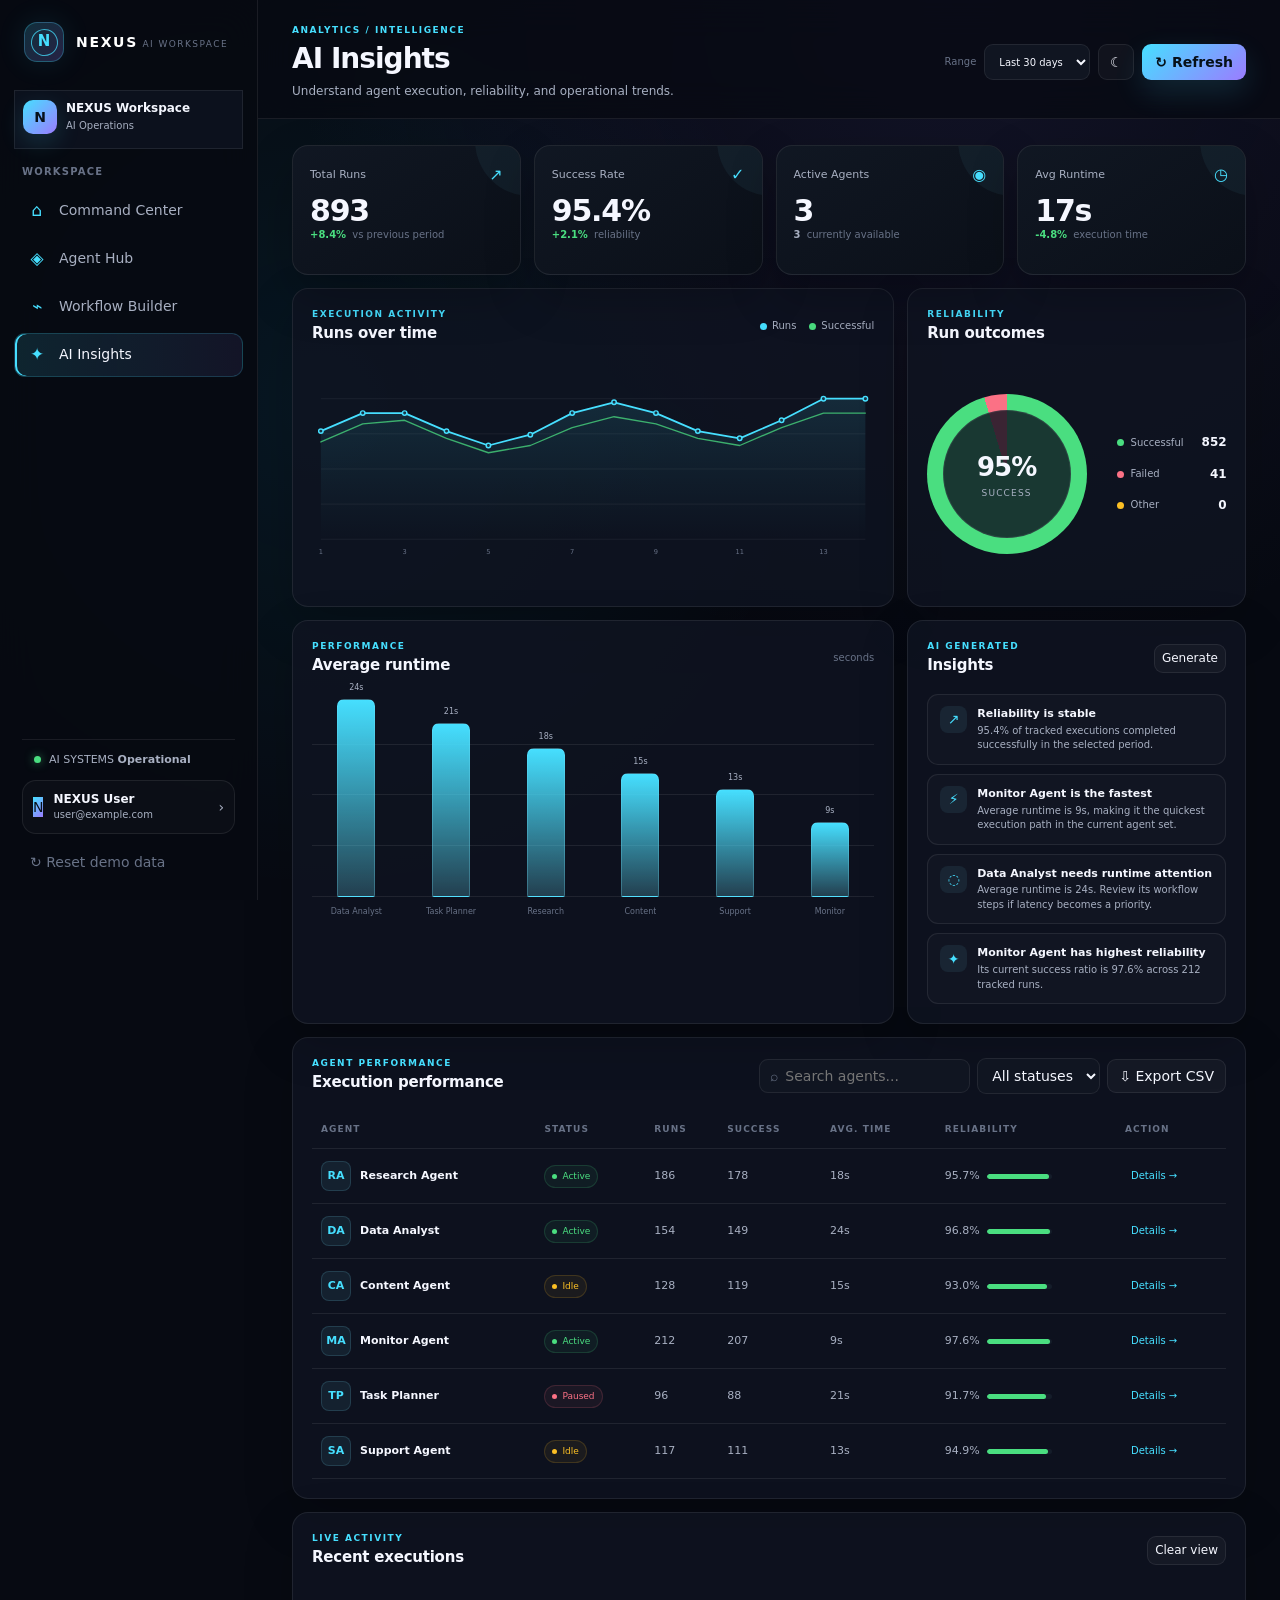
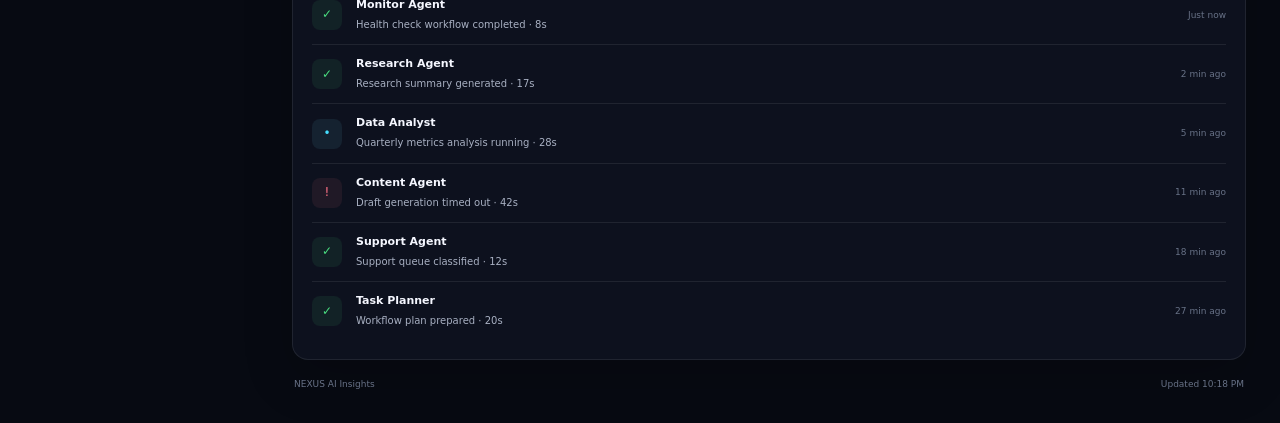
==== commit 06a4417b: "fix: correct AI Insights module" ====
--- a/ai-insights/index.html
+++ b/ai-insights/index.html
@@ -1,904 +1,705 @@
 <!DOCTYPE html>
 <html lang="en">
 <head>
-    <meta charset="UTF-8">
-    <meta name="viewport" content="width=device-width, initial-scale=1.0">
-
-    <meta
-        name="description"
-        content="NEXUS AI Agent Hub - manage, monitor, configure and run AI agents from one workspace."
-    >
-
-    <title>NEXUS AI — Agent Hub</title>
-
-    <link rel="preconnect" href="https://fonts.googleapis.com">
-    <link rel="preconnect" href="https://fonts.gstatic.com" crossorigin>
-
-    <link
-        href="https://fonts.googleapis.com/css2?family=Inter:wght@400;500;600;700;800&display=swap"
-        rel="stylesheet"
-    >
-
-    <link rel="stylesheet" href="style.css">
+  <meta charset="UTF-8" />
+  <meta name="viewport" content="width=device-width, initial-scale=1.0" />
+  <meta name="description" content="NEXUS AI Insights dashboard" />
+  <title>NEXUS AI — AI Insights</title>
+  <link rel="stylesheet" href="style.css" />
 </head>
 
 <body>
-
-<div class="app-shell">
-
-    <!-- =========================
-         SIDEBAR
-    ========================== -->
-    <aside class="sidebar" id="sidebar">
-
-        <div class="brand">
-            <div class="brand-mark">
-                <span class="brand-orbit"></span>
-                <span class="brand-core">N</span>
-            </div>
-
-            <div class="brand-text">
-                <strong>NEXUS</strong>
-                <span>AI WORKSPACE</span>
-            </div>
+  <div class="app-shell">
+
+    <!-- SIDEBAR -->
+    <aside class="sidebar" id="sidebar" aria-label="Primary navigation">
+
+      <div class="brand">
+        <div class="brand-mark">
+          <span class="brand-orbit"></span>
+          <span class="brand-core">N</span>
         </div>
 
-        <div class="workspace-mini">
-            <div class="workspace-icon">N</div>
+        <div class="brand-text">
+          <strong>NEXUS</strong>
+          <span>AI WORKSPACE</span>
+        </div>
+      </div>
+
+      <div class="workspace-mini">
+        <div class="workspace-icon">N</div>
+        <div>
+          <strong>NEXUS Workspace</strong>
+          <span>AI Operations</span>
+        </div>
+      </div>
+
+      <nav class="nav-list">
+        <div class="nav-label">WORKSPACE</div>
+
+        <a
+          class="nav-item"
+          href="../command-center/index.html"
+          data-nav="Command Center"
+        >
+          <span class="nav-icon">⌂</span>
+          <span>Command Center</span>
+        </a>
+
+        <a
+          class="nav-item"
+          href="../agent-hub/index.html"
+          data-nav="Agent Hub"
+        >
+          <span class="nav-icon">◈</span>
+          <span>Agent Hub</span>
+        </a>
+
+        <a
+          class="nav-item"
+          href="../workflow-builder/index.html"
+          data-nav="Workflow Builder"
+        >
+          <span class="nav-icon">⌁</span>
+          <span>Workflow Builder</span>
+        </a>
+
+        <a
+          class="nav-item active"
+          href="index.html"
+          data-nav="AI Insights"
+          aria-current="page"
+        >
+          <span class="nav-icon">✦</span>
+          <span>AI Insights</span>
+        </a>
+
+      </nav>
+
+      <div class="sidebar-bottom">
+
+        <div class="system-status">
+          <span class="status-dot"></span>
+          <span>AI SYSTEMS <strong>Operational</strong></span>
+        </div>
+
+        <button class="profile-mini" id="profileButton" type="button" aria-label="Open profile">
+          <div class="avatar" id="profileAvatar">N</div>
+          <div class="profile-info">
+            <strong id="profileName">NEXUS User</strong>
+            <span id="profileEmail">user@example.com</span>
+          </div>
+          <span class="profile-chevron">›</span>
+        </button>
+
+        <button
+          class="sidebar-action"
+          id="resetDataBtn"
+          type="button"
+        >
+          ↻ Reset demo data
+        </button>
+
+      </div>
+
+    </aside>
+
+
+    <!-- MAIN -->
+    <main class="main-content">
+
+      <!-- TOP BAR -->
+      <header class="topbar">
+
+        <div class="mobile-brand">
+          <button
+            class="icon-button"
+            id="menuBtn"
+            type="button"
+            aria-label="Open navigation"
+          >
+            ☰
+          </button>
+
+          <span>
+            NEXUS <b>AI</b>
+          </span>
+        </div>
+
+
+        <div class="topbar-title">
+
+          <div class="eyebrow">
+            ANALYTICS / INTELLIGENCE
+          </div>
+
+          <h1>AI Insights</h1>
+
+          <p>
+            Understand agent execution, reliability, and operational trends.
+          </p>
+
+        </div>
+
+
+        <div class="topbar-actions">
+
+          <label class="select-wrap">
+            <span>Range</span>
+
+            <select id="rangeSelect" aria-label="Select time range">
+              <option value="7">Last 7 days</option>
+              <option value="14">Last 14 days</option>
+              <option value="30" selected>Last 30 days</option>
+              <option value="90">Last 90 days</option>
+            </select>
+          </label>
+
+
+          <button
+            class="icon-button"
+            id="themeBtn"
+            type="button"
+            aria-label="Toggle theme"
+            title="Toggle theme"
+          >
+            ☾
+          </button>
+
+
+          <button
+            class="primary-button"
+            id="refreshBtn"
+            type="button"
+          >
+            <span>↻</span>
+            Refresh
+          </button>
+
+        </div>
+
+      </header>
+
+
+      <!-- CONTENT -->
+      <div class="content-wrap">
+
+        <!-- KPI CARDS -->
+        <section
+          class="kpi-grid"
+          aria-label="Key performance indicators"
+        >
+
+          <article class="kpi-card">
+
+            <div class="kpi-top">
+              <span>Total Runs</span>
+              <span class="kpi-icon">↗</span>
+            </div>
+
+            <div
+              class="kpi-value"
+              id="totalRuns"
+            >
+              0
+            </div>
+
+            <div class="kpi-meta">
+              <span
+                class="trend positive"
+                id="runsTrend"
+              >
+                +0%
+              </span>
+
+              vs previous period
+            </div>
+
+          </article>
+
+
+          <article class="kpi-card">
+
+            <div class="kpi-top">
+              <span>Success Rate</span>
+              <span class="kpi-icon">✓</span>
+            </div>
+
+            <div
+              class="kpi-value"
+              id="successRate"
+            >
+              0%
+            </div>
+
+            <div class="kpi-meta">
+
+              <span
+                class="trend positive"
+                id="successTrend"
+              >
+                +0%
+              </span>
+
+              reliability
+
+            </div>
+
+          </article>
+
+
+          <article class="kpi-card">
+
+            <div class="kpi-top">
+              <span>Active Agents</span>
+              <span class="kpi-icon">◉</span>
+            </div>
+
+            <div
+              class="kpi-value"
+              id="activeAgents"
+            >
+              0
+            </div>
+
+            <div class="kpi-meta">
+
+              <span
+                class="trend neutral"
+                id="agentTrend"
+              >
+                0
+              </span>
+
+              currently available
+
+            </div>
+
+          </article>
+
+
+          <article class="kpi-card">
+
+            <div class="kpi-top">
+              <span>Avg Runtime</span>
+              <span class="kpi-icon">◷</span>
+            </div>
+
+            <div
+              class="kpi-value"
+              id="avgRuntime"
+            >
+              0s
+            </div>
+
+            <div class="kpi-meta">
+
+              <span
+                class="trend neutral"
+                id="runtimeTrend"
+              >
+                0%
+              </span>
+
+              execution time
+
+            </div>
+
+          </article>
+
+        </section>
+
+
+        <!-- CHARTS -->
+        <section class="dashboard-grid">
+
+          <!-- RUNS -->
+          <article class="panel chart-panel wide">
+
+            <div class="panel-header">
+
+              <div>
+
+                <div class="panel-kicker">
+                  EXECUTION ACTIVITY
+                </div>
+
+                <h2>Runs over time</h2>
+
+              </div>
+
+              <div class="legend">
+
+                <span>
+                  <i class="legend-dot runs"></i>
+                  Runs
+                </span>
+
+                <span>
+                  <i class="legend-dot success"></i>
+                  Successful
+                </span>
+
+              </div>
+
+            </div>
+
+            <div
+              class="chart-wrap"
+              id="runsChart"
+              aria-label="Runs over time chart"
+            ></div>
+
+          </article>
+
+
+          <!-- OUTCOMES -->
+          <article class="panel chart-panel">
+
+            <div class="panel-header">
+
+              <div>
+
+                <div class="panel-kicker">
+                  RELIABILITY
+                </div>
+
+                <h2>Run outcomes</h2>
+
+              </div>
+
+            </div>
+
+
+            <div class="donut-area">
+
+              <div
+                class="donut"
+                id="donutChart"
+              >
+
+                <div>
+
+                  <strong id="donutValue">
+                    0%
+                  </strong>
+
+                  <span>
+                    success
+                  </span>
+
+                </div>
+
+              </div>
+
+
+              <div class="outcome-list">
+
+                <div>
+                  <span class="outcome-label">
+                    <i class="legend-dot success"></i>
+                    Successful
+                  </span>
+
+                  <b id="successfulRuns">0</b>
+                </div>
+
+
+                <div>
+                  <span class="outcome-label">
+                    <i class="legend-dot failed"></i>
+                    Failed
+                  </span>
+
+                  <b id="failedRuns">0</b>
+                </div>
+
+
+                <div>
+                  <span class="outcome-label">
+                    <i class="legend-dot pending"></i>
+                    Other
+                  </span>
+
+                  <b id="otherRuns">0</b>
+                </div>
+
+              </div>
+
+            </div>
+
+          </article>
+
+
+          <!-- RUNTIME -->
+          <article class="panel chart-panel wide">
+
+            <div class="panel-header">
+
+              <div>
+
+                <div class="panel-kicker">
+                  PERFORMANCE
+                </div>
+
+                <h2>Average runtime</h2>
+
+              </div>
+
+              <span class="small-note">
+                seconds
+              </span>
+
+            </div>
+
+            <div
+              class="bar-chart"
+              id="runtimeChart"
+              aria-label="Average runtime by agent"
+            ></div>
+
+          </article>
+
+
+          <!-- AI INSIGHTS -->
+          <article class="panel insight-panel">
+
+            <div class="panel-header">
+
+              <div>
+
+                <div class="panel-kicker">
+                  AI GENERATED
+                </div>
+
+                <h2>Insights</h2>
+
+              </div>
+
+              <button
+                class="text-button"
+                id="generateInsightsBtn"
+                type="button"
+              >
+                Generate
+              </button>
+
+            </div>
+
+            <div
+              id="insightsList"
+              class="insights-list"
+            ></div>
+
+          </article>
+
+        </section>
+
+
+        <!-- AGENT PERFORMANCE -->
+        <section class="panel agents-panel">
+
+          <div class="panel-header agents-header">
 
             <div>
-                <strong>NEXUS Workspace</strong>
-                <span>AI Operations</span>
+
+              <div class="panel-kicker">
+                AGENT PERFORMANCE
+              </div>
+
+              <h2>Execution performance</h2>
+
+            </div>
+
+
+            <div class="table-tools">
+
+              <label class="search-box">
+
+                <span>⌕</span>
+
+                <input
+                  id="agentSearch"
+                  type="search"
+                  placeholder="Search agents..."
+                  autocomplete="off"
+                />
+
+              </label>
+
+
+              <select
+                id="statusFilter"
+                aria-label="Filter agents"
+              >
+
+                <option value="all">
+                  All statuses
+                </option>
+
+                <option value="active">
+                  Active
+                </option>
+
+                <option value="idle">
+                  Idle
+                </option>
+
+                <option value="paused">
+                  Paused
+                </option>
+
+              </select>
+
+
+              <button
+                class="secondary-button"
+                id="exportBtn"
+                type="button"
+              >
+                ⇩ Export CSV
+              </button>
+
+            </div>
+
+          </div>
+
+
+          <div class="table-scroll">
+
+            <table>
+
+              <thead>
+
+                <tr>
+                  <th>Agent</th>
+                  <th>Status</th>
+                  <th>Runs</th>
+                  <th>Success</th>
+                  <th>Avg. Time</th>
+                  <th>Reliability</th>
+                  <th>Action</th>
+                </tr>
+
+              </thead>
+
+              <tbody id="agentTableBody"></tbody>
+
+            </table>
+
+          </div>
+
+
+          <div
+            class="empty-state hidden"
+            id="emptyTable"
+          >
+            No agents match your current filters.
+          </div>
+
+        </section>
+
+
+        <!-- ACTIVITY -->
+        <section class="panel activity-panel">
+
+          <div class="panel-header">
+
+            <div>
+
+              <div class="panel-kicker">
+                LIVE ACTIVITY
+              </div>
+
+              <h2>Recent executions</h2>
+
             </div>
 
             <button
-                class="icon-button tiny"
-                id="workspaceButton"
-                type="button"
-                title="Workspace"
-                aria-label="Open workspace menu"
+              class="text-button"
+              id="clearActivityBtn"
+              type="button"
             >
-                ⋯
+              Clear view
             </button>
+
+          </div>
+
+
+          <div
+            id="activityList"
+            class="activity-list"
+          ></div>
+
+        </section>
+
+
+        <!-- FOOTER -->
+        <footer class="footer">
+
+          <span>
+            NEXUS AI Insights
+          </span>
+
+          <span id="lastUpdated">
+            Updated just now
+          </span>
+
+        </footer>
+
+      </div>
+
+    </main>
+
+  </div>
+
+
+  <!-- TOAST -->
+  <div
+    class="toast-region"
+    id="toastRegion"
+    aria-live="polite"
+    aria-atomic="true"
+  ></div>
+
+
+  <!-- DETAILS MODAL -->
+  <dialog
+    class="details-dialog"
+    id="agentDialog"
+  >
+
+    <div class="dialog-header">
+
+      <div>
+
+        <div class="panel-kicker">
+          AGENT DETAILS
         </div>
 
-        <nav class="main-nav" aria-label="Main navigation">
-
-            <p class="nav-label">WORKSPACE</p>
-
-            <button class="nav-item" type="button" data-nav="command">
-                <span class="nav-icon">⌂</span>
-                <span>Command Center</span>
-            </button>
-
-            <button class="nav-item active" type="button" data-nav="agents">
-                <span class="nav-icon">✦</span>
-                <span>Agent Hub</span>
-                <span class="nav-count" id="navAgentCount">4</span>
-            </button>
-
-            <button class="nav-item" type="button" data-nav="workflows">
-                <span class="nav-icon">◇</span>
-                <span>Workflow Builder</span>
-            </button>
-
-            <button class="nav-item" type="button" data-nav="insights">
-                <span class="nav-icon">◌</span>
-                <span>AI Insights</span>
-            </button>
-
-            <p class="nav-label">MANAGEMENT</p>
-
-            <button class="nav-item" type="button" data-nav="tasks">
-                <span class="nav-icon">✓</span>
-                <span>Tasks</span>
-            </button>
-
-            <button class="nav-item" type="button" data-nav="activity">
-                <span class="nav-icon">◷</span>
-                <span>Activity</span>
-            </button>
-
-            <button class="nav-item" type="button" data-nav="settings">
-                <span class="nav-icon">⚙</span>
-                <span>Settings</span>
-            </button>
-
-        </nav>
-
-        <div class="sidebar-bottom">
-
-            <div class="system-card">
-                <div class="system-card-top">
-                    <span class="status-dot online"></span>
-                    <span>AI SYSTEMS</span>
-                    <strong>Operational</strong>
-                </div>
-
-                <div class="system-meter">
-                    <span></span>
-                </div>
-
-                <small>All agent services available</small>
-            </div>
-
-            <button class="profile-mini" id="profileButton" type="button">
-                <div class="avatar" id="profileAvatar">N</div>
-
-                <div class="profile-info">
-                    <strong id="profileName">NEXUS User</strong>
-                    <span id="profileEmail">user@example.com</span>
-                </div>
-
-                <span class="profile-arrow">›</span>
-            </button>
-
-        </div>
-
-    </aside>
-
-
-    <!-- =========================
-         MAIN
-    ========================== -->
-    <main class="main-content">
-
-        <!-- TOPBAR -->
-        <header class="topbar">
-
-            <div class="topbar-left">
-
-                <button
-                    class="icon-button mobile-menu"
-                    id="mobileMenuButton"
-                    type="button"
-                    aria-label="Open navigation"
-                >
-                    ☰
-                </button>
-
-                <div class="page-heading">
-                    <div class="breadcrumb">
-                        NEXUS AI <span>/</span> Agent Hub
-                    </div>
-
-                    <h1>Agent Hub</h1>
-
-                    <p>
-                        Deploy, monitor and control your intelligent agents.
-                    </p>
-                </div>
-
-            </div>
-
-            <div class="topbar-actions">
-
-                <button
-                    class="icon-button"
-                    id="refreshButton"
-                    type="button"
-                    title="Refresh dashboard"
-                    aria-label="Refresh dashboard"
-                >
-                    ↻
-                </button>
-
-                <button
-                    class="icon-button notification-button"
-                    id="notificationButton"
-                    type="button"
-                    title="Notifications"
-                    aria-label="Notifications"
-                >
-                    ♢
-                    <span class="notification-badge" id="notificationBadge">3</span>
-                </button>
-
-                <button
-                    class="icon-button"
-                    id="themeButton"
-                    type="button"
-                    title="Toggle appearance"
-                    aria-label="Toggle appearance"
-                >
-                    ◐
-                </button>
-
-                <button
-                    class="primary-button"
-                    id="headerCreateButton"
-                    type="button"
-                >
-                    <span>＋</span>
-                    New Agent
-                </button>
-
-            </div>
-
-        </header>
-
-
-        <!-- CONTENT -->
-        <div class="page-content">
-
-            <!-- =========================
-                 HERO
-            ========================== -->
-            <section class="hub-hero">
-
-                <div class="hero-copy">
-
-                    <div class="eyebrow">
-                        <span class="pulse-dot"></span>
-                        AGENT OPERATIONS
-                    </div>
-
-                    <h2>
-                        Your AI workforce,
-                        <span>connected.</span>
-                    </h2>
-
-                    <p>
-                        Build specialized agents, launch tasks, monitor execution
-                        and keep every AI operation visible from one control layer.
-                    </p>
-
-                    <div class="hero-actions">
-
-                        <button
-                            class="primary-button"
-                            id="heroCreateButton"
-                            type="button"
-                        >
-                            <span>＋</span>
-                            Create Agent
-                        </button>
-
-                        <button
-                            class="secondary-button"
-                            id="heroRunButton"
-                            type="button"
-                        >
-                            <span>▶</span>
-                            Run Selected
-                        </button>
-
-                    </div>
-
-                </div>
-
-                <div class="hero-visual">
-
-                    <div class="orbital-ring ring-one"></div>
-                    <div class="orbital-ring ring-two"></div>
-
-                    <div class="agent-orb">
-                        <div class="orb-glow"></div>
-                        <strong>AI</strong>
-                        <span>AGENT CORE</span>
-                    </div>
-
-                    <div class="floating-node node-one">
-                        <span>R</span>
-                        Research
-                    </div>
-
-                    <div class="floating-node node-two">
-                        <span>D</span>
-                        Data
-                    </div>
-
-                    <div class="floating-node node-three">
-                        <span>T</span>
-                        Tasks
-                    </div>
-
-                </div>
-
-            </section>
-
-
-            <!-- =========================
-                 STATS
-            ========================== -->
-            <section class="stats-grid">
-
-                <article class="stat-card">
-                    <div class="stat-icon cyan">✦</div>
-
-                    <div class="stat-content">
-                        <span>Total Agents</span>
-                        <strong id="totalAgents">4</strong>
-                        <small class="positive">
-                            <span>↑</span> Active workspace
-                        </small>
-                    </div>
-                </article>
-
-                <article class="stat-card">
-                    <div class="stat-icon purple">●</div>
-
-                    <div class="stat-content">
-                        <span>Running Now</span>
-                        <strong id="runningAgents">2</strong>
-                        <small>
-                            <span class="status-dot online"></span>
-                            Live execution
-                        </small>
-                    </div>
-                </article>
-
-                <article class="stat-card">
-                    <div class="stat-icon blue">✓</div>
-
-                    <div class="stat-content">
-                        <span>Tasks Completed</span>
-                        <strong id="completedTasks">128</strong>
-                        <small class="positive">
-                            ↑ 12.4% this week
-                        </small>
-                    </div>
-                </article>
-
-                <article class="stat-card">
-                    <div class="stat-icon orange">◷</div>
-
-                    <div class="stat-content">
-                        <span>Success Rate</span>
-                        <strong id="successRate">96.8%</strong>
-                        <small>Across all agents</small>
-                    </div>
-                </article>
-
-            </section>
-
-
-            <!-- =========================
-                 AGENT SECTION
-            ========================== -->
-            <section class="section-block" id="agentsSection">
-
-                <div class="section-header">
-
-                    <div>
-                        <span class="section-kicker">AI WORKFORCE</span>
-                        <h2>Your Agents</h2>
-                        <p>Manage your specialized AI workers.</p>
-                    </div>
-
-                    <div class="section-actions">
-
-                        <div class="search-box">
-                            <span>⌕</span>
-                            <input
-                                id="agentSearch"
-                                type="search"
-                                placeholder="Search agents..."
-                                autocomplete="off"
-                            >
-                        </div>
-
-                        <select id="statusFilter" class="select-control">
-                            <option value="all">All Status</option>
-                            <option value="running">Running</option>
-                            <option value="paused">Paused</option>
-                            <option value="idle">Idle</option>
-                        </select>
-
-                        <select id="sortAgents" class="select-control">
-                            <option value="name">Name</option>
-                            <option value="status">Status</option>
-                            <option value="activity">Activity</option>
-                        </select>
-
-                    </div>
-
-                </div>
-
-
-                <div class="agents-grid" id="agentsGrid">
-                    <!-- Generated by JavaScript -->
-                </div>
-
-
-                <div class="empty-state hidden" id="emptyAgents">
-
-                    <div class="empty-icon">✦</div>
-
-                    <h3>No agents found</h3>
-
-                    <p>
-                        Try changing your search or create a new AI agent.
-                    </p>
-
-                    <button
-                        class="primary-button"
-                        id="emptyCreateButton"
-                        type="button"
-                    >
-                        Create Agent
-                    </button>
-
-                </div>
-
-            </section>
-
-
-            <!-- =========================
-                 LOWER GRID
-            ========================== -->
-            <section class="lower-grid">
-
-                <!-- EXECUTION PANEL -->
-                <article class="panel execution-panel">
-
-                    <div class="panel-header">
-
-                        <div>
-                            <span class="section-kicker">LIVE OPERATIONS</span>
-                            <h2>Execution Monitor</h2>
-                        </div>
-
-                        <span class="live-label">
-                            <span class="status-dot online"></span>
-                            LIVE
-                        </span>
-
-                    </div>
-
-                    <div class="execution-main" id="executionMain">
-
-                        <div class="execution-empty">
-                            <div class="execution-icon">▶</div>
-
-                            <h3>Select an agent</h3>
-
-                            <p>
-                                Choose an agent above to view its execution status,
-                                progress and activity.
-                            </p>
-                        </div>
-
-                    </div>
-
-                </article>
-
-
-                <!-- ACTIVITY PANEL -->
-                <article class="panel activity-panel">
-
-                    <div class="panel-header">
-
-                        <div>
-                            <span class="section-kicker">SYSTEM FEED</span>
-                            <h2>Recent Activity</h2>
-                        </div>
-
-                        <button
-                            class="text-button"
-                            id="clearActivityButton"
-                            type="button"
-                        >
-                            Clear
-                        </button>
-
-                    </div>
-
-                    <div class="activity-list" id="activityList">
-                        <!-- Generated by JavaScript -->
-                    </div>
-
-                </article>
-
-            </section>
-
-
-            <!-- =========================
-                 AGENT CONSOLE
-            ========================== -->
-            <section class="panel console-panel">
-
-                <div class="panel-header">
-
-                    <div>
-                        <span class="section-kicker">AGENT CONSOLE</span>
-                        <h2>Ask your Agent</h2>
-                        <p>Send a task to the selected AI worker.</p>
-                    </div>
-
-                    <div class="console-status">
-                        <span class="status-dot online"></span>
-                        Ready
-                    </div>
-
-                </div>
-
-                <div class="console-body">
-
-                    <div class="console-message">
-                        <div class="assistant-avatar">N</div>
-
-                        <div>
-                            <strong>NEXUS Agent System</strong>
-                            <p id="consoleGreeting">
-                                Select an agent and describe what you want it to do.
-                            </p>
-                        </div>
-                    </div>
-
-                    <div class="console-input-row">
-
-                        <textarea
-                            id="agentPrompt"
-                            rows="2"
-                            placeholder="Give your agent a task..."
-                        ></textarea>
-
-                        <button
-                            class="primary-button console-send"
-                            id="sendAgentButton"
-                            type="button"
-                        >
-                            <span>➤</span>
-                            Send
-                        </button>
-
-                    </div>
-
-                    <div class="console-suggestions">
-
-                        <button type="button" class="suggestion-button" data-prompt="Research the latest information about AI agents and summarize the key findings.">
-                            Research latest AI trends
-                        </button>
-
-                        <button type="button" class="suggestion-button" data-prompt="Analyze the current workspace activity and identify the most important tasks.">
-                            Analyze workspace
-                        </button>
-
-                        <button type="button" class="suggestion-button" data-prompt="Create a concise execution plan for my next project task.">
-                            Create execution plan
-                        </button>
-
-                    </div>
-
-                </div>
-
-            </section>
-
-        </div>
-
-    </main>
-
-</div>
-
-
-<!-- =========================
-     CREATE AGENT MODAL
-========================== -->
-<div class="modal-backdrop hidden" id="createModal">
-
-    <div
-        class="modal"
-        role="dialog"
-        aria-modal="true"
-        aria-labelledby="createModalTitle"
-    >
-
-        <div class="modal-header">
-
-            <div>
-                <span class="section-kicker">AGENT CONFIGURATION</span>
-                <h2 id="createModalTitle">Create New Agent</h2>
-            </div>
-
-            <button
-                class="modal-close"
-                type="button"
-                data-close-modal="createModal"
-                aria-label="Close"
-            >
-                ×
-            </button>
-
-        </div>
-
-        <form id="createAgentForm">
-
-            <div class="form-group">
-
-                <label for="agentName">
-                    Agent Name
-                </label>
-
-                <input
-                    id="agentName"
-                    name="agentName"
-                    type="text"
-                    maxlength="40"
-                    placeholder="e.g. Market Researcher"
-                    required
-                >
-
-            </div>
-
-            <div class="form-group">
-
-                <label for="agentRole">
-                    Agent Role
-                </label>
-
-                <select id="agentRole" name="agentRole">
-
-                    <option value="Research">Research Agent</option>
-                    <option value="Analysis">Analysis Agent</option>
-                    <option value="Automation">Automation Agent</option>
-                    <option value="Content">Content Agent</option>
-                    <option value="Support">Support Agent</option>
-
-                </select>
-
-            </div>
-
-            <div class="form-group">
-
-                <label for="agentDescription">
-                    Description
-                </label>
-
-                <textarea
-                    id="agentDescription"
-                    name="agentDescription"
-                    rows="4"
-                    maxlength="180"
-                    placeholder="What should this agent specialize in?"
-                    required
-                ></textarea>
-
-            </div>
-
-            <div class="form-group">
-
-                <label for="agentModel">
-                    Intelligence Model
-                </label>
-
-                <select id="agentModel" name="agentModel">
-
-                    <option value="NEXUS Core">NEXUS Core</option>
-                    <option value="NEXUS Reasoner">NEXUS Reasoner</option>
-                    <option value="NEXUS Fast">NEXUS Fast</option>
-
-                </select>
-
-            </div>
-
-            <div class="form-group">
-
-                <label class="checkbox-row">
-
-                    <input
-                        type="checkbox"
-                        id="agentAutoRun"
-                        name="agentAutoRun"
-                    >
-
-                    <span class="custom-checkbox"></span>
-
-                    <span>
-                        Enable agent immediately
-                    </span>
-
-                </label>
-
-            </div>
-
-            <div class="modal-actions">
-
-                <button
-                    class="secondary-button"
-                    type="button"
-                    data-close-modal="createModal"
-                >
-                    Cancel
-                </button>
-
-                <button
-                    class="primary-button"
-                    type="submit"
-                >
-                    Create Agent
-                </button>
-
-            </div>
-
-        </form>
+        <h2 id="dialogAgentName">
+          Agent
+        </h2>
+
+      </div>
+
+      <button
+        class="icon-button"
+        id="closeDialogBtn"
+        type="button"
+        aria-label="Close"
+      >
+        ×
+      </button>
 
     </div>
 
-</div>
-
-
-<!-- =========================
-     AGENT DETAILS MODAL
-========================== -->
-<div class="modal-backdrop hidden" id="detailsModal">
-
-    <div
-        class="modal large-modal"
-        role="dialog"
-        aria-modal="true"
-        aria-labelledby="detailsTitle"
-    >
-
-        <div class="modal-header">
-
-            <div class="details-heading">
-                <div class="details-avatar" id="detailsAvatar">R</div>
-
-                <div>
-                    <span class="section-kicker" id="detailsRole">
-                        RESEARCH AGENT
-                    </span>
-
-                    <h2 id="detailsTitle">Research Agent</h2>
-
-                    <p id="detailsDescription">
-                        Researches information and produces structured summaries.
-                    </p>
-                </div>
-            </div>
-
-            <button
-                class="modal-close"
-                type="button"
-                data-close-modal="detailsModal"
-                aria-label="Close"
-            >
-                ×
-            </button>
-
-        </div>
-
-        <div class="details-grid">
-
-            <div class="detail-stat">
-                <span>Status</span>
-                <strong id="detailsStatus">Running</strong>
-            </div>
-
-            <div class="detail-stat">
-                <span>Tasks</span>
-                <strong id="detailsTasks">42</strong>
-            </div>
-
-            <div class="detail-stat">
-                <span>Success</span>
-                <strong id="detailsSuccess">98%</strong>
-            </div>
-
-            <div class="detail-stat">
-                <span>Model</span>
-                <strong id="detailsModel">NEXUS Core</strong>
-            </div>
-
-        </div>
-
-        <div class="details-section">
-
-            <div class="details-section-title">
-                <span>Execution history</span>
-                <span id="detailsLastRun">Last run: Just now</span>
-            </div>
-
-            <div class="history-bars" id="historyBars">
-                <!-- Generated by JavaScript -->
-            </div>
-
-        </div>
-
-        <div class="details-section">
-
-            <div class="details-section-title">
-                <span>Capabilities</span>
-            </div>
-
-            <div class="capability-list" id="capabilityList">
-                <!-- Generated by JavaScript -->
-            </div>
-
-        </div>
-
-        <div class="modal-actions">
-
-            <button
-                class="secondary-button"
-                id="detailsPauseButton"
-                type="button"
-            >
-                Pause Agent
-            </button>
-
-            <button
-                class="primary-button"
-                id="detailsRunButton"
-                type="button"
-            >
-                Run Agent
-            </button>
-
-        </div>
-
-    </div>
-
-</div>
-
-
-<!-- =========================
-     NOTIFICATION PANEL
-========================== -->
-<div class="floating-panel hidden" id="notificationPanel">
-
-    <div class="floating-panel-header">
-
-        <div>
-            <strong>Notifications</strong>
-            <span>Agent Hub updates</span>
-        </div>
-
-        <button
-            class="text-button"
-            id="markNotificationsButton"
-            type="button"
-        >
-            Mark read
-        </button>
-
-    </div>
-
-    <div class="notification-list" id="notificationList">
-
-        <div class="notification-item unread">
-            <span class="notification-icon cyan">✦</span>
-
-            <div>
-                <strong>Agent Hub ready</strong>
-                <p>Your AI workforce is online.</p>
-                <small>Just now</small>
-            </div>
-        </div>
-
-        <div class="notification-item">
-            <span class="notification-icon purple">✓</span>
-
-            <div>
-                <strong>Research completed</strong>
-                <p>Research Agent completed its last task.</p>
-                <small>12 min ago</small>
-            </div>
-        </div>
-
-        <div class="notification-item">
-            <span class="notification-icon orange">!</span>
-
-            <div>
-                <strong>Review recommended</strong>
-                <p>One paused agent needs configuration.</p>
-                <small>34 min ago</small>
-            </div>
-        </div>
-
-    </div>
-
-</div>
-
-
-<!-- =========================
-     TOAST
-========================== -->
-<div class="toast-container" id="toastContainer"></div>
-
-
-<script src="script.js"></script>
+    <div id="dialogContent"></div>
+
+  </dialog>
+
+
+  <script src="script.js"></script>
 
 </body>
 </html>
--- a/ai-insights/style.css
+++ b/ai-insights/style.css
@@ -1,2315 +1,2078 @@
-/* =========================================================
-   NEXUS AI — AGENT HUB
-   Continuation theme:
-   Dark futuristic workspace / glassmorphism / cyan-purple
-========================================================= */
-
 :root {
-    --bg-main: #070a12;
-    --bg-secondary: #0b0f1a;
-    --bg-card: rgba(15, 20, 33, 0.82);
-    --bg-card-solid: #101521;
-    --bg-input: #0b101b;
-
-    --border: rgba(255, 255, 255, 0.08);
-    --border-strong: rgba(255, 255, 255, 0.13);
-
-    --text-primary: #f5f7ff;
-    --text-secondary: #a8b0c2;
-    --text-muted: #687287;
-
-    --cyan: #46dfff;
-    --cyan-soft: rgba(70, 223, 255, 0.12);
-
-    --purple: #9b7cff;
-    --purple-soft: rgba(155, 124, 255, 0.13);
-
-    --blue: #6e9dff;
-    --orange: #ffb45e;
-    --green: #52e0a0;
-    --red: #ff6e7d;
-
-    --shadow: 0 18px 60px rgba(0, 0, 0, 0.28);
-
-    --sidebar-width: 258px;
-    --radius: 18px;
-    --radius-small: 12px;
-
-    --transition: 180ms ease;
-}
+  --bg: #080b12;
+  --surface: #0d121b;
+  --surface-2: #111823;
+  --surface-3: #151e2b;
+
+  --border: rgba(148, 163, 184, 0.15);
+  --border-strong: rgba(148, 163, 184, 0.25);
+
+  --text: #eef2f7;
+  --muted: #8e9aaa;
+  --faint: #5d6878;
+
+  --accent: #72e5ff;
+  --accent-2: #a78bfa;
+
+  --success: #4ade80;
+  --danger: #fb7185;
+  --warning: #fbbf24;
+
+  --shadow: 0 20px 50px rgba(0, 0, 0, 0.24);
+
+  --radius: 16px;
+}
+
+
+body.light {
+  --bg: #f3f6fa;
+  --surface: #ffffff;
+  --surface-2: #f8fafc;
+  --surface-3: #eef2f7;
+
+  --border: rgba(15, 23, 42, 0.10);
+  --border-strong: rgba(15, 23, 42, 0.18);
+
+  --text: #172033;
+  --muted: #637083;
+  --faint: #8b96a7;
+
+  --accent: #0284c7;
+  --accent-2: #7c3aed;
+
+  --shadow: 0 18px 45px rgba(15, 23, 42, 0.08);
+}
+
 
 * {
-    box-sizing: border-box;
-    margin: 0;
-    padding: 0;
-}
+  box-sizing: border-box;
+}
+
 
 html {
-    scroll-behavior: smooth;
-}
+  min-width: 320px;
+  scroll-behavior: smooth;
+}
+
 
 body {
-    min-height: 100vh;
-    font-family: "Inter", sans-serif;
-    background:
-        radial-gradient(
-            circle at 75% 0%,
-            rgba(91, 75, 170, 0.14),
-            transparent 30%
-        ),
-        radial-gradient(
-            circle at 25% 20%,
-            rgba(0, 204, 255, 0.07),
-            transparent 26%
-        ),
-        var(--bg-main);
-    color: var(--text-primary);
-    overflow-x: hidden;
-}
-
-body.light-mode {
-    --bg-main: #eef2f8;
-    --bg-secondary: #f5f7fb;
-    --bg-card: rgba(255, 255, 255, 0.9);
-    --bg-card-solid: #ffffff;
-    --bg-input: #f3f5f9;
-
-    --border: rgba(10, 20, 40, 0.09);
-    --border-strong: rgba(10, 20, 40, 0.14);
-
-    --text-primary: #101625;
-    --text-secondary: #566177;
-    --text-muted: #788399;
-
-    --shadow: 0 18px 50px rgba(20, 30, 60, 0.09);
-
-    background:
-        radial-gradient(
-            circle at 75% 0%,
-            rgba(111, 83, 230, 0.10),
-            transparent 30%
-        ),
-        var(--bg-main);
-}
+  margin: 0;
+  background:
+    radial-gradient(
+      circle at 80% -10%,
+      rgba(114, 229, 255, 0.08),
+      transparent 30%
+    ),
+    var(--bg);
+
+  color: var(--text);
+
+  font-family:
+    Inter,
+    ui-sans-serif,
+    system-ui,
+    -apple-system,
+    BlinkMacSystemFont,
+    "Segoe UI",
+    sans-serif;
+
+  font-size: 14px;
+  line-height: 1.45;
+}
+
 
 button,
 input,
-textarea,
 select {
-    font: inherit;
-}
+  font: inherit;
+}
+
+
+button,
+a {
+  -webkit-tap-highlight-color: transparent;
+}
+
+
+a {
+  color: inherit;
+  text-decoration: none;
+}
+
 
 button {
-    border: 0;
-}
-
-button,
+  cursor: pointer;
+}
+
+
+/* APP */
+
+.app-shell {
+  min-height: 100vh;
+  display: flex;
+}
+
+
+/* SIDEBAR */
+
+.sidebar {
+  width: 248px;
+  flex: 0 0 248px;
+
+  min-height: 100vh;
+
+  border-right: 1px solid var(--border);
+
+  background: rgba(9, 13, 20, 0.86);
+
+  backdrop-filter: blur(18px);
+
+  padding: 22px 14px;
+
+  display: flex;
+  flex-direction: column;
+
+  position: sticky;
+  top: 0;
+
+  height: 100vh;
+
+  z-index: 20;
+}
+
+
+body.light .sidebar {
+  background: rgba(255, 255, 255, 0.9);
+}
+
+
+.brand {
+  display: flex;
+  align-items: center;
+
+  gap: 11px;
+
+  padding: 4px 10px 28px;
+}
+
+
+.brand-mark {
+  width: 36px;
+  height: 36px;
+
+  display: grid;
+  place-items: center;
+
+  border: 1px solid rgba(114, 229, 255, 0.45);
+
+  border-radius: 10px;
+
+  color: var(--accent);
+
+  background: rgba(114, 229, 255, 0.08);
+
+  font-weight: 800;
+
+  box-shadow:
+    0 0 24px rgba(114, 229, 255, 0.08);
+}
+
+
+.brand-name {
+  font-size: 15px;
+
+  letter-spacing: 0.11em;
+
+  font-weight: 800;
+}
+
+
+.brand-name span {
+  color: var(--accent);
+}
+
+
+.brand-subtitle {
+  color: var(--faint);
+
+  font-size: 8px;
+
+  letter-spacing: 0.18em;
+
+  margin-top: 2px;
+}
+
+
+.nav-list {
+  display: grid;
+  gap: 5px;
+}
+
+
+.nav-item {
+  display: flex;
+
+  align-items: center;
+
+  gap: 12px;
+
+  min-height: 44px;
+
+  padding: 0 12px;
+
+  color: var(--muted);
+
+  border: 1px solid transparent;
+
+  border-radius: 11px;
+
+  transition: 0.18s ease;
+}
+
+
+.nav-item:hover {
+  color: var(--text);
+
+  background: var(--surface-2);
+
+  border-color: var(--border);
+
+  transform: translateX(1px);
+}
+
+
+.nav-item.active {
+  color: var(--text);
+
+  background:
+    linear-gradient(
+      90deg,
+      rgba(114, 229, 255, 0.12),
+      rgba(167, 139, 250, 0.06)
+    );
+
+  border-color: rgba(114, 229, 255, 0.18);
+
+  box-shadow:
+    inset 2px 0 0 var(--accent);
+}
+
+
+.nav-icon {
+  width: 20px;
+
+  text-align: center;
+
+  color: var(--accent);
+
+  font-size: 17px;
+}
+
+
+.sidebar-bottom {
+  margin-top: auto;
+
+  padding: 12px 8px 2px;
+}
+
+
+.system-status {
+  display: flex;
+
+  align-items: center;
+
+  gap: 8px;
+
+  padding: 12px;
+
+  color: var(--muted);
+
+  font-size: 11px;
+
+  border-top: 1px solid var(--border);
+}
+
+
+.status-dot {
+  width: 7px;
+  height: 7px;
+
+  border-radius: 50%;
+
+  background: var(--success);
+
+  box-shadow:
+    0 0 10px rgba(74, 222, 128, 0.6);
+}
+
+
+.sidebar-action {
+  width: 100%;
+
+  border: 0;
+
+  background: transparent;
+
+  color: var(--faint);
+
+  padding: 8px;
+
+  text-align: left;
+
+  border-radius: 8px;
+}
+
+
+.sidebar-action:hover {
+  color: var(--text);
+
+  background: var(--surface-2);
+}
+
+
+/* MAIN */
+
+.main-content {
+  min-width: 0;
+
+  flex: 1;
+}
+
+
+/* TOPBAR */
+
+.topbar {
+  min-height: 112px;
+
+  padding: 24px 34px 18px;
+
+  display: flex;
+
+  align-items: center;
+
+  justify-content: space-between;
+
+  gap: 24px;
+
+  border-bottom: 1px solid var(--border);
+
+  background:
+    linear-gradient(
+      180deg,
+      rgba(8, 11, 18, 0.86),
+      rgba(8, 11, 18, 0.45)
+    );
+
+  position: sticky;
+
+  top: 0;
+
+  z-index: 10;
+
+  backdrop-filter: blur(18px);
+}
+
+
+body.light .topbar {
+  background: rgba(243, 246, 250, 0.86);
+}
+
+
+.topbar-title h1 {
+  margin: 2px 0 3px;
+
+  font-size: 28px;
+
+  letter-spacing: -0.035em;
+}
+
+
+.topbar-title p {
+  margin: 0;
+
+  color: var(--muted);
+
+  font-size: 12px;
+}
+
+
+.eyebrow,
+.panel-kicker {
+  color: var(--accent);
+
+  font-size: 9px;
+
+  font-weight: 800;
+
+  letter-spacing: 0.17em;
+}
+
+
+.topbar-actions {
+  display: flex;
+
+  align-items: center;
+
+  gap: 8px;
+}
+
+
+.select-wrap {
+  display: flex;
+
+  align-items: center;
+
+  gap: 8px;
+
+  color: var(--faint);
+
+  font-size: 10px;
+}
+
+
+select,
+.search-box input {
+  color: var(--text);
+
+  background: var(--surface-2);
+
+  border: 1px solid var(--border);
+
+  border-radius: 9px;
+
+  outline: none;
+}
+
+
 select {
-    cursor: pointer;
-}
-
-input,
-textarea,
-select {
-    color: var(--text-primary);
-}
+  height: 36px;
+
+  padding: 0 10px;
+}
+
+
+select:focus,
+input:focus {
+  border-color: rgba(114, 229, 255, 0.5);
+
+  box-shadow:
+    0 0 0 3px rgba(114, 229, 255, 0.08);
+}
+
+
+.icon-button,
+.primary-button,
+.secondary-button,
+.text-button {
+  border: 1px solid var(--border);
+
+  border-radius: 9px;
+
+  transition: 0.18s ease;
+}
+
+
+.icon-button {
+  width: 36px;
+  height: 36px;
+
+  background: var(--surface-2);
+
+  color: var(--text);
+}
+
+
+.icon-button:hover,
+.secondary-button:hover {
+  border-color: var(--border-strong);
+
+  background: var(--surface-3);
+
+  transform: translateY(-1px);
+}
+
+
+.primary-button {
+  height: 36px;
+
+  padding: 0 13px;
+
+  color: #061018;
+
+  background: var(--accent);
+
+  border-color: var(--accent);
+
+  font-weight: 800;
+}
+
+
+.primary-button:hover {
+  filter: brightness(1.08);
+
+  transform: translateY(-1px);
+}
+
+
+.secondary-button {
+  height: 34px;
+
+  padding: 0 11px;
+
+  background: var(--surface-2);
+
+  color: var(--text);
+}
+
+
+.text-button {
+  background: transparent;
+
+  border-color: transparent;
+
+  color: var(--accent);
+
+  padding: 5px 7px;
+
+  font-size: 12px;
+}
+
+
+.text-button:hover {
+  background: rgba(114, 229, 255, 0.07);
+}
+
+
+.mobile-brand {
+  display: none;
+}
+
+
+/* CONTENT */
+
+.content-wrap {
+  max-width: 1500px;
+
+  margin: 0 auto;
+
+  padding: 26px 34px 32px;
+}
+
+
+/* KPI */
+
+.kpi-grid {
+  display: grid;
+
+  grid-template-columns: repeat(4, 1fr);
+
+  gap: 13px;
+
+  margin-bottom: 13px;
+}
+
+
+.kpi-card,
+.panel {
+  background:
+    linear-gradient(
+      145deg,
+      rgba(17, 24, 35, 0.96),
+      rgba(11, 16, 24, 0.96)
+    );
+
+  border: 1px solid var(--border);
+
+  box-shadow: var(--shadow);
+}
+
+
+body.light .kpi-card,
+body.light .panel {
+  background: var(--surface);
+}
+
+
+.kpi-card {
+  min-height: 130px;
+
+  padding: 17px;
+
+  border-radius: var(--radius);
+
+  position: relative;
+
+  overflow: hidden;
+}
+
+
+.kpi-card::after {
+  content: "";
+
+  position: absolute;
+
+  width: 110px;
+  height: 110px;
+
+  border-radius: 50%;
+
+  right: -65px;
+  top: -60px;
+
+  background: rgba(114, 229, 255, 0.05);
+}
+
+
+.kpi-top {
+  display: flex;
+
+  align-items: center;
+
+  justify-content: space-between;
+
+  color: var(--muted);
+
+  font-size: 11px;
+}
+
+
+.kpi-icon {
+  color: var(--accent);
+
+  font-size: 16px;
+}
+
+
+.kpi-value {
+  margin: 10px 0 2px;
+
+  font-size: 30px;
+
+  line-height: 1;
+
+  font-weight: 800;
+
+  letter-spacing: -0.04em;
+}
+
+
+.kpi-meta {
+  color: var(--faint);
+
+  font-size: 10px;
+}
+
+
+.trend {
+  font-weight: 700;
+
+  margin-right: 3px;
+}
+
+
+.positive {
+  color: var(--success);
+}
+
+
+.neutral {
+  color: var(--muted);
+}
+
+
+.negative {
+  color: var(--danger);
+}
+
+
+/* DASHBOARD */
+
+.dashboard-grid {
+  display: grid;
+
+  grid-template-columns:
+    minmax(0, 1.6fr)
+    minmax(300px, 0.9fr);
+
+  gap: 13px;
+}
+
+
+.panel {
+  border-radius: var(--radius);
+
+  overflow: hidden;
+}
+
+
+.chart-panel {
+  min-height: 310px;
+
+  padding: 19px;
+}
+
+
+.chart-panel.wide {
+  min-width: 0;
+}
+
+
+.panel-header {
+  display: flex;
+
+  align-items: center;
+
+  justify-content: space-between;
+
+  gap: 12px;
+
+  margin-bottom: 17px;
+}
+
+
+.panel-header h2 {
+  margin: 2px 0 0;
+
+  font-size: 15px;
+
+  letter-spacing: -0.015em;
+}
+
+
+.legend {
+  display: flex;
+
+  gap: 13px;
+
+  color: var(--muted);
+
+  font-size: 10px;
+}
+
+
+.legend span {
+  display: flex;
+
+  align-items: center;
+
+  gap: 5px;
+}
+
+
+.legend-dot {
+  display: inline-block;
+
+  width: 7px;
+  height: 7px;
+
+  border-radius: 50%;
+
+  background: var(--accent);
+}
+
+
+.legend-dot.success {
+  background: var(--success);
+}
+
+
+.legend-dot.failed {
+  background: var(--danger);
+}
+
+
+.legend-dot.pending {
+  background: var(--warning);
+}
+
+
+.legend-dot.runs {
+  background: var(--accent);
+}
+
+
+/* LINE CHART */
+
+.chart-wrap {
+  height: 225px;
+
+  position: relative;
+}
+
+
+.chart-svg {
+  width: 100%;
+
+  height: 100%;
+
+  display: block;
+
+  overflow: visible;
+}
+
+
+.chart-grid-line {
+  stroke: var(--border);
+
+  stroke-width: 1;
+}
+
+
+.chart-axis-label {
+  fill: var(--faint);
+
+  font-size: 9px;
+}
+
+
+.chart-line {
+  fill: none;
+
+  stroke: var(--accent);
+
+  stroke-width: 2.4;
+
+  stroke-linecap: round;
+
+  stroke-linejoin: round;
+}
+
+
+.chart-line.success-line {
+  stroke: var(--success);
+
+  opacity: 0.75;
+
+  stroke-width: 1.8;
+}
+
+
+.chart-area {
+  fill: url(#areaGradient);
+
+  opacity: 0.12;
+}
+
+
+.chart-point {
+  fill: var(--surface);
+
+  stroke: var(--accent);
+
+  stroke-width: 2;
+}
+
+
+/* DONUT */
+
+.donut-area {
+  height: 225px;
+
+  display: flex;
+
+  align-items: center;
+
+  justify-content: center;
+
+  gap: 30px;
+}
+
+
+.donut {
+  width: 160px;
+  height: 160px;
+
+  border-radius: 50%;
+
+  display: grid;
+
+  place-items: center;
+
+  background:
+    conic-gradient(
+      var(--success) 0deg,
+      var(--danger) 0deg,
+      var(--warning) 0deg
+    );
+
+  position: relative;
+
+  flex: 0 0 auto;
+}
+
+
+.donut::after {
+  content: "";
+
+  position: absolute;
+
+  inset: 16px;
+
+  border-radius: 50%;
+
+  background: var(--surface);
+
+  border: 1px solid var(--border);
+}
+
+
+.donut > div {
+  position: relative;
+
+  z-index: 1;
+
+  text-align: center;
+
+  display: grid;
+}
+
+
+.donut strong {
+  font-size: 26px;
+
+  letter-spacing: -0.04em;
+}
+
+
+.donut span {
+  color: var(--muted);
+
+  font-size: 9px;
+
+  text-transform: uppercase;
+
+  letter-spacing: 0.13em;
+}
+
+
+.outcome-list {
+  min-width: 110px;
+
+  display: grid;
+
+  gap: 14px;
+}
+
+
+.outcome-list > div {
+  display: flex;
+
+  justify-content: space-between;
+
+  gap: 12px;
+
+  color: var(--muted);
+
+  font-size: 10px;
+}
+
+
+.outcome-list b {
+  color: var(--text);
+
+  font-size: 12px;
+}
+
+
+.outcome-label {
+  display: flex;
+
+  align-items: center;
+
+  gap: 7px;
+}
+
+
+/* BAR CHART */
+
+.bar-chart {
+  height: 225px;
+
+  display: flex;
+
+  align-items: end;
+
+  gap: 10px;
+
+  padding: 5px 2px 22px;
+
+  position: relative;
+}
+
+
+.bar-chart::before {
+  content: "";
+
+  position: absolute;
+
+  inset: 0 0 22px;
+
+  background:
+    repeating-linear-gradient(
+      to bottom,
+      transparent 0,
+      transparent calc(25% - 1px),
+      var(--border) calc(25% - 1px),
+      var(--border) 25%
+    );
+
+  pointer-events: none;
+}
+
+
+.bar-group {
+  flex: 1;
+
+  min-width: 34px;
+
+  height: 100%;
+
+  display: flex;
+
+  align-items: end;
+
+  justify-content: center;
+
+  position: relative;
+
+  z-index: 1;
+}
+
+
+.bar {
+  width: min(38px, 72%);
+
+  min-height: 3px;
+
+  border-radius: 7px 7px 2px 2px;
+
+  background:
+    linear-gradient(
+      180deg,
+      var(--accent),
+      rgba(114, 229, 255, 0.22)
+    );
+
+  border: 1px solid rgba(114, 229, 255, 0.28);
+
+  position: relative;
+
+  transition: height 0.35s ease;
+}
+
+
+.bar:hover {
+  filter: brightness(1.12);
+}
+
+
+.bar-value {
+  position: absolute;
+
+  top: -18px;
+
+  left: 50%;
+
+  transform: translateX(-50%);
+
+  color: var(--muted);
+
+  font-size: 8px;
+
+  white-space: nowrap;
+}
+
+
+.bar-label {
+  position: absolute;
+
+  bottom: -21px;
+
+  color: var(--faint);
+
+  font-size: 8px;
+
+  max-width: 70px;
+
+  overflow: hidden;
+
+  text-overflow: ellipsis;
+
+  white-space: nowrap;
+}
+
+
+.small-note {
+  color: var(--faint);
+
+  font-size: 10px;
+}
+
+
+/* INSIGHTS */
+
+.insight-panel {
+  min-height: 310px;
+
+  padding: 19px;
+}
+
+
+.insights-list {
+  display: grid;
+
+  gap: 9px;
+}
+
+
+.insight-item {
+  border: 1px solid var(--border);
+
+  background: rgba(255, 255, 255, 0.018);
+
+  border-radius: 11px;
+
+  padding: 11px 12px;
+
+  display: grid;
+
+  grid-template-columns: 28px 1fr;
+
+  gap: 9px;
+}
+
+
+.insight-icon {
+  width: 27px;
+  height: 27px;
+
+  display: grid;
+
+  place-items: center;
+
+  border-radius: 8px;
+
+  background: rgba(114, 229, 255, 0.08);
+
+  color: var(--accent);
+}
+
+
+.insight-item strong {
+  display: block;
+
+  font-size: 11px;
+
+  margin-bottom: 2px;
+}
+
+
+.insight-item p {
+  margin: 0;
+
+  color: var(--muted);
+
+  font-size: 10px;
+}
+
+
+/* AGENT TABLE */
+
+.agents-panel,
+.activity-panel {
+  margin-top: 13px;
+
+  padding: 19px;
+}
+
+
+.agents-header {
+  align-items: flex-end;
+}
+
+
+.table-tools {
+  display: flex;
+
+  align-items: center;
+
+  gap: 7px;
+
+  flex-wrap: wrap;
+
+  justify-content: flex-end;
+}
+
+
+.search-box {
+  height: 34px;
+
+  min-width: 175px;
+
+  display: flex;
+
+  align-items: center;
+
+  gap: 7px;
+
+  padding: 0 10px;
+
+  background: var(--surface-2);
+
+  border: 1px solid var(--border);
+
+  border-radius: 9px;
+
+  color: var(--faint);
+}
+
+
+.search-box:focus-within {
+  border-color: rgba(114, 229, 255, 0.5);
+
+  box-shadow:
+    0 0 0 3px rgba(114, 229, 255, 0.08);
+}
+
+
+.search-box input {
+  min-width: 0;
+
+  width: 100%;
+
+  height: 30px;
+
+  padding: 0;
+
+  border: 0;
+
+  background: transparent;
+
+  box-shadow: none;
+}
+
+
+.search-box input:focus {
+  box-shadow: none;
+}
+
+
+.table-scroll {
+  overflow-x: auto;
+}
+
+
+table {
+  width: 100%;
+
+  border-collapse: collapse;
+
+  min-width: 760px;
+}
+
+
+th,
+td {
+  padding: 12px 9px;
+
+  text-align: left;
+
+  border-bottom: 1px solid var(--border);
+
+  white-space: nowrap;
+}
+
+
+th {
+  color: var(--faint);
+
+  font-size: 9px;
+
+  letter-spacing: 0.12em;
+
+  text-transform: uppercase;
+
+  font-weight: 700;
+}
+
+
+td {
+  color: var(--muted);
+
+  font-size: 11px;
+}
+
+
+tbody tr {
+  transition: 0.16s ease;
+}
+
+
+tbody tr:hover {
+  background: rgba(114, 229, 255, 0.035);
+}
+
+
+.agent-cell {
+  display: flex;
+
+  align-items: center;
+
+  gap: 9px;
+
+  color: var(--text);
+
+  font-weight: 700;
+}
+
+
+.agent-avatar {
+  width: 30px;
+  height: 30px;
+
+  display: grid;
+
+  place-items: center;
+
+  border-radius: 8px;
+
+  color: var(--accent);
+
+  background: rgba(114, 229, 255, 0.08);
+
+  border: 1px solid rgba(114, 229, 255, 0.15);
+
+  font-size: 11px;
+}
+
+
+.status-pill {
+  display: inline-flex;
+
+  align-items: center;
+
+  gap: 5px;
+
+  padding: 4px 7px;
+
+  border-radius: 999px;
+
+  font-size: 9px;
+
+  text-transform: capitalize;
+
+  border: 1px solid var(--border);
+}
+
+
+.status-pill::before {
+  content: "";
+
+  width: 5px;
+  height: 5px;
+
+  border-radius: 50%;
+
+  background: var(--muted);
+}
+
+
+.status-pill.active {
+  color: var(--success);
+
+  background: rgba(74, 222, 128, 0.06);
+
+  border-color: rgba(74, 222, 128, 0.16);
+}
+
+
+.status-pill.active::before {
+  background: var(--success);
+}
+
+
+.status-pill.idle {
+  color: var(--warning);
+
+  background: rgba(251, 191, 36, 0.06);
+
+  border-color: rgba(251, 191, 36, 0.16);
+}
+
+
+.status-pill.idle::before {
+  background: var(--warning);
+}
+
+
+.status-pill.paused {
+  color: var(--danger);
+
+  background: rgba(251, 113, 133, 0.06);
+
+  border-color: rgba(251, 113, 133, 0.16);
+}
+
+
+.status-pill.paused::before {
+  background: var(--danger);
+}
+
+
+.reliability {
+  display: flex;
+
+  align-items: center;
+
+  gap: 7px;
+}
+
+
+.progress {
+  width: 65px;
+  height: 5px;
+
+  background: var(--surface-3);
+
+  border-radius: 99px;
+
+  overflow: hidden;
+}
+
+
+.progress > span {
+  display: block;
+
+  height: 100%;
+
+  border-radius: inherit;
+
+  background: var(--success);
+}
+
+
+.row-button {
+  background: transparent;
+
+  border: 0;
+
+  color: var(--accent);
+
+  font-size: 10px;
+
+  padding: 4px 6px;
+}
+
+
+.row-button:hover {
+  text-decoration: underline;
+}
+
+
+.empty-state {
+  padding: 25px;
+
+  text-align: center;
+
+  color: var(--muted);
+
+  font-size: 11px;
+}
+
 
 .hidden {
-    display: none !important;
+  display: none !important;
+}
+
+
+/* ACTIVITY */
+
+.activity-list {
+  display: grid;
+}
+
+
+.activity-item {
+  display: grid;
+
+  grid-template-columns: 34px 1fr auto;
+
+  align-items: center;
+
+  gap: 10px;
+
+  padding: 11px 0;
+
+  border-bottom: 1px solid var(--border);
+}
+
+
+.activity-item:last-child {
+  border-bottom: 0;
+}
+
+
+.activity-icon {
+  width: 30px;
+  height: 30px;
+
+  display: grid;
+
+  place-items: center;
+
+  border-radius: 8px;
+
+  font-size: 12px;
+}
+
+
+.activity-icon.success {
+  color: var(--success);
+
+  background: rgba(74, 222, 128, 0.08);
+}
+
+
+.activity-icon.failed {
+  color: var(--danger);
+
+  background: rgba(251, 113, 133, 0.08);
+}
+
+
+.activity-icon.running {
+  color: var(--accent);
+
+  background: rgba(114, 229, 255, 0.08);
+}
+
+
+.activity-main strong {
+  display: block;
+
+  font-size: 11px;
+}
+
+
+.activity-main span {
+  color: var(--muted);
+
+  font-size: 10px;
+}
+
+
+.activity-time {
+  color: var(--faint);
+
+  font-size: 9px;
+}
+
+
+/* FOOTER */
+
+.footer {
+  display: flex;
+
+  justify-content: space-between;
+
+  padding: 18px 2px 0;
+
+  color: var(--faint);
+
+  font-size: 9px;
+}
+
+
+/* TOAST */
+
+.toast-region {
+  position: fixed;
+
+  right: 22px;
+
+  bottom: 22px;
+
+  display: grid;
+
+  gap: 8px;
+
+  z-index: 100;
+}
+
+
+.toast {
+  min-width: 240px;
+
+  max-width: 360px;
+
+  padding: 11px 13px;
+
+  color: var(--text);
+
+  background: var(--surface-3);
+
+  border: 1px solid var(--border-strong);
+
+  border-radius: 10px;
+
+  box-shadow: var(--shadow);
+
+  animation: toastIn 0.2s ease;
+
+  font-size: 11px;
+}
+
+
+.toast.success {
+  border-color: rgba(74, 222, 128, 0.25);
+}
+
+
+.toast.error {
+  border-color: rgba(251, 113, 133, 0.25);
+}
+
+
+@keyframes toastIn {
+  from {
+    transform: translateY(8px);
+    opacity: 0;
+  }
+
+  to {
+    transform: none;
+    opacity: 1;
+  }
+}
+
+
+/* MODAL */
+
+.details-dialog {
+  width: min(620px, calc(100vw - 30px));
+
+  max-height: 80vh;
+
+  color: var(--text);
+
+  background: var(--surface);
+
+  border: 1px solid var(--border-strong);
+
+  border-radius: 18px;
+
+  padding: 20px;
+
+  box-shadow:
+    0 30px 90px rgba(0, 0, 0, 0.45);
+}
+
+
+.details-dialog::backdrop {
+  background: rgba(0, 0, 0, 0.62);
+
+  backdrop-filter: blur(4px);
+}
+
+
+.dialog-header {
+  display: flex;
+
+  justify-content: space-between;
+
+  align-items: flex-start;
+
+  gap: 12px;
+
+  margin-bottom: 18px;
+}
+
+
+.dialog-header h2 {
+  margin: 2px 0 0;
+}
+
+
+.dialog-grid {
+  display: grid;
+
+  grid-template-columns: repeat(2, 1fr);
+
+  gap: 9px;
+}
+
+
+.detail-card {
+  padding: 12px;
+
+  border: 1px solid var(--border);
+
+  background: var(--surface-2);
+
+  border-radius: 10px;
+}
+
+
+.detail-card span {
+  display: block;
+
+  color: var(--faint);
+
+  font-size: 9px;
+
+  text-transform: uppercase;
+
+  letter-spacing: 0.1em;
+
+  margin-bottom: 4px;
+}
+
+
+.detail-card strong {
+  font-size: 16px;
+}
+
+
+.detail-note {
+  margin-top: 10px;
+
+  padding: 12px;
+
+  border-left: 2px solid var(--accent);
+
+  background: rgba(114, 229, 255, 0.04);
+
+  color: var(--muted);
+
+  font-size: 10px;
+}
+
+
+/* TABLET */
+
+@media (max-width: 1100px) {
+
+  .sidebar {
+    width: 220px;
+
+    flex-basis: 220px;
+  }
+
+
+  .content-wrap,
+  .topbar {
+    padding-left: 22px;
+
+    padding-right: 22px;
+  }
+
+
+  .kpi-grid {
+    grid-template-columns: repeat(2, 1fr);
+  }
+
+
+  .dashboard-grid {
+    grid-template-columns: 1fr;
+  }
+
+}
+
+
+/* MOBILE */
+
+@media (max-width: 760px) {
+
+  .sidebar {
+    position: fixed;
+
+    left: -260px;
+
+    width: 248px;
+
+    transition: left 0.2s ease;
+
+    box-shadow:
+      20px 0 50px rgba(0, 0, 0, 0.25);
+  }
+
+
+  .sidebar.open {
+    left: 0;
+  }
+
+
+  .topbar {
+    min-height: auto;
+
+    padding: 14px 16px;
+
+    align-items: flex-start;
+
+    flex-wrap: wrap;
+  }
+
+
+  .mobile-brand {
+    display: flex;
+
+    align-items: center;
+
+    gap: 9px;
+
+    width: 100%;
+
+    color: var(--text);
+
+    font-weight: 800;
+
+    letter-spacing: 0.06em;
+  }
+
+
+  .mobile-brand b {
+    color: var(--accent);
+  }
+
+
+  .mobile-brand .icon-button {
+    width: 32px;
+
+    height: 32px;
+  }
+
+
+  .topbar-title {
+    flex: 1 1 100%;
+  }
+
+
+  .topbar-title h1 {
+    font-size: 24px;
+  }
+
+
+  .topbar-actions {
+    width: 100%;
+
+    justify-content: space-between;
+  }
+
+
+  .select-wrap {
+    flex: 1;
+  }
+
+
+  .select-wrap select {
+    width: 100%;
+  }
+
+
+  .content-wrap {
+    padding: 16px;
+  }
+
+
+  .kpi-grid {
+    grid-template-columns: 1fr 1fr;
+
+    gap: 9px;
+  }
+
+
+  .kpi-card {
+    min-height: 115px;
+
+    padding: 13px;
+  }
+
+
+  .kpi-value {
+    font-size: 25px;
+  }
+
+
+  .chart-panel {
+    min-height: 290px;
+
+    padding: 15px;
+  }
+
+
+  .donut-area {
+    gap: 18px;
+  }
+
+
+  .donut {
+    width: 130px;
+
+    height: 130px;
+  }
+
+
+  .agents-header {
+    align-items: flex-start;
+
+    flex-direction: column;
+  }
+
+
+  .table-tools {
+    width: 100%;
+
+    justify-content: flex-start;
+  }
+
+
+  .search-box {
+    flex: 1;
+  }
+
+}
+
+
+/* SMALL MOBILE */
+
+@media (max-width: 480px) {
+
+  .kpi-grid {
+    grid-template-columns: 1fr;
+  }
+
+
+  .topbar-actions {
+    flex-wrap: wrap;
+  }
+
+
+  .select-wrap {
+    flex-basis: 100%;
+  }
+
+
+  .donut-area {
+    justify-content: space-between;
+  }
+
+
+  .donut {
+    width: 120px;
+
+    height: 120px;
+  }
+
+
+  .outcome-list {
+    min-width: 105px;
+  }
+
+
+  .footer {
+    flex-direction: column;
+
+    gap: 4px;
+  }
+
 }
 
 /* =========================================================
-   APP SHELL
+   NEXUS SHARED VISUAL LANGUAGE
+   Matches Command Center + Agent Hub + Workflow Builder
 ========================================================= */
-
-.app-shell {
-    min-height: 100vh;
-    display: flex;
-}
-
+:root {
+  --accent: #46dfff;
+  --accent-2: #9b7cff;
+  --surface: rgba(15,20,33,.82);
+  --surface-2: #101521;
+  --surface-3: #151d2a;
+  --border: rgba(255,255,255,.08);
+  --border-strong: rgba(255,255,255,.13);
+  --text: #f5f7ff;
+  --muted: #a8b0c2;
+  --faint: #687287;
+}
+body:not(.light) {
+  background:
+    radial-gradient(circle at 75% 0%, rgba(91,75,170,.14), transparent 30%),
+    radial-gradient(circle at 25% 20%, rgba(0,204,255,.07), transparent 26%),
+    #070a12;
+}
+body.light {
+  --accent:#0284c7;
+  --accent-2:#7c3aed;
+}
 .sidebar {
-    position: fixed;
-    inset: 0 auto 0 0;
-    width: var(--sidebar-width);
-    display: flex;
-    flex-direction: column;
-    padding: 24px 16px 18px;
-    background:
-        linear-gradient(
-            180deg,
-            rgba(11, 15, 27, 0.98),
-            rgba(7, 10, 18, 0.98)
-        );
-    border-right: 1px solid var(--border);
-    z-index: 100;
-}
-
-body.light-mode .sidebar {
-    background: rgba(249, 251, 255, 0.97);
-}
-
-.brand {
-    display: flex;
-    align-items: center;
-    gap: 11px;
-    padding: 0 10px 24px;
-}
-
-.brand-mark {
-    position: relative;
-    width: 38px;
-    height: 38px;
-    display: grid;
-    place-items: center;
-    border-radius: 12px;
-    background:
-        linear-gradient(
-            135deg,
-            rgba(70, 223, 255, 0.16),
-            rgba(155, 124, 255, 0.22)
-        );
-    border: 1px solid rgba(70, 223, 255, 0.25);
-    overflow: hidden;
-}
-
-.brand-core {
-    position: relative;
-    z-index: 2;
-    font-weight: 800;
-    font-size: 15px;
-    color: var(--cyan);
-}
-
-.brand-orbit {
-    position: absolute;
-    width: 48px;
-    height: 16px;
-    border: 1px solid rgba(70, 223, 255, 0.55);
-    border-radius: 50%;
-    transform: rotate(-30deg);
-}
-
-.brand-text {
-    display: flex;
-    flex-direction: column;
-    gap: 2px;
-}
-
-.brand-text strong {
-    letter-spacing: 0.16em;
-    font-size: 14px;
-}
-
-.brand-text span {
-    color: var(--text-muted);
-    font-size: 8px;
-    letter-spacing: 0.16em;
-    font-weight: 700;
-}
-
+  width:258px;
+  flex-basis:258px;
+  background:rgba(7,10,18,.90);
+  border-right:1px solid var(--border);
+  padding:18px 14px;
+}
+body.light .sidebar { background:rgba(255,255,255,.92); }
 .workspace-mini {
-    display: flex;
-    align-items: center;
-    gap: 9px;
-    padding: 10px;
-    margin-bottom: 22px;
-    border: 1px solid var(--border);
-    background: rgba(255, 255, 255, 0.025);
-    border-radius: 13px;
-}
-
-.workspace-icon {
-    width: 32px;
-    height: 32px;
-    flex: 0 0 32px;
-    display: grid;
-    place-items: center;
-    border-radius: 9px;
-    color: #fff;
-    font-weight: 800;
-    font-size: 12px;
-    background: linear-gradient(135deg, #26c8ff, #8267ff);
-}
-
-.workspace-mini > div:nth-child(2) {
-    min-width: 0;
-    flex: 1;
-}
-
-.workspace-mini strong,
-.workspace-mini span {
-    display: block;
-}
-
-.workspace-mini strong {
-    font-size: 11px;
-    white-space: nowrap;
-    overflow: hidden;
-    text-overflow: ellipsis;
-}
-
-.workspace-mini span {
-    margin-top: 3px;
-    color: var(--text-muted);
-    font-size: 9px;
-}
-
-.main-nav {
-    display: flex;
-    flex-direction: column;
-    gap: 4px;
-}
-
-.nav-label {
-    margin: 10px 10px 7px;
-    color: var(--text-muted);
-    font-size: 9px;
-    letter-spacing: 0.16em;
-    font-weight: 700;
-}
-
-.nav-item {
-    position: relative;
-    width: 100%;
-    min-height: 42px;
-    display: flex;
-    align-items: center;
-    gap: 11px;
-    padding: 0 11px;
-    color: var(--text-secondary);
-    background: transparent;
-    border-radius: 11px;
-    text-align: left;
-    transition: var(--transition);
-}
-
-.nav-item:hover {
-    color: var(--text-primary);
-    background: rgba(255, 255, 255, 0.045);
-}
-
-.nav-item.active {
-    color: var(--text-primary);
-    background:
-        linear-gradient(
-            90deg,
-            rgba(70, 223, 255, 0.10),
-            rgba(155, 124, 255, 0.08)
-        );
-    border: 1px solid rgba(70, 223, 255, 0.09);
-}
-
-.nav-item.active::before {
-    content: "";
-    position: absolute;
-    left: -16px;
-    width: 3px;
-    height: 22px;
-    border-radius: 0 4px 4px 0;
-    background: linear-gradient(var(--cyan), var(--purple));
-    box-shadow: 0 0 14px rgba(70, 223, 255, 0.45);
-}
-
-.nav-icon {
-    width: 19px;
-    text-align: center;
-    font-size: 15px;
-}
-
-.nav-item span:nth-child(2) {
-    flex: 1;
-    font-size: 11px;
-    font-weight: 600;
-}
-
-.nav-count {
-    min-width: 21px;
-    height: 20px;
-    padding: 0 6px;
-    display: grid;
-    place-items: center;
-    border-radius: 20px;
-    background: var(--cyan-soft);
-    color: var(--cyan);
-    font-size: 9px;
-    font-weight: 700;
-}
-
-.sidebar-bottom {
-    margin-top: auto;
-}
-
-.system-card {
-    padding: 12px;
-    margin-bottom: 10px;
-    border: 1px solid var(--border);
-    border-radius: 13px;
-    background: rgba(255, 255, 255, 0.025);
-}
-
-.system-card-top {
-    display: grid;
-    grid-template-columns: auto 1fr auto;
-    align-items: center;
-    gap: 6px;
-}
-
-.system-card-top > span:not(.status-dot) {
-    color: var(--text-muted);
-    font-size: 8px;
-    letter-spacing: 0.1em;
-}
-
-.system-card-top strong {
-    font-size: 8px;
-    color: var(--green);
-}
-
-.system-card small {
-    color: var(--text-muted);
-    font-size: 8px;
-}
-
-.system-meter {
-    height: 4px;
-    margin: 9px 0 7px;
-    border-radius: 10px;
-    background: rgba(255, 255, 255, 0.06);
-    overflow: hidden;
-}
-
-.system-meter span {
-    display: block;
-    width: 94%;
-    height: 100%;
-    border-radius: inherit;
-    background: linear-gradient(90deg, var(--cyan), var(--purple));
-}
-
-.profile-mini {
-    width: 100%;
-    display: flex;
-    align-items: center;
-    gap: 9px;
-    padding: 9px;
-    color: var(--text-primary);
-    background: transparent;
-    border-radius: 12px;
-    text-align: left;
-}
-
-.profile-mini:hover {
-    background: rgba(255, 255, 255, 0.04);
-}
-
-.avatar {
-    width: 31px;
-    height: 31px;
-    display: grid;
-    place-items: center;
-    border-radius: 10px;
-    color: white;
-    background: linear-gradient(135deg, #18bfe9, #866bff);
-    font-weight: 800;
-    font-size: 11px;
-}
-
-.profile-info {
-    min-width: 0;
-    flex: 1;
-}
-
-.profile-info strong,
-.profile-info span {
-    display: block;
-}
-
-.profile-info strong {
-    font-size: 10px;
-}
-
-.profile-info span {
-    margin-top: 3px;
-    color: var(--text-muted);
-    font-size: 8px;
-}
-
-.profile-arrow {
-    color: var(--text-muted);
-}
+  display:flex; align-items:center; gap:9px; padding:9px 8px 14px; margin:0 0 12px;
+  border-bottom:1px solid var(--border);
+}
+.workspace-mini .workspace-icon {
+  width:34px; height:34px; display:grid; place-items:center; border-radius:10px; color:#fff; font-weight:900;
+  background:linear-gradient(135deg,#46dfff,#9b7cff); box-shadow:0 8px 24px rgba(70,223,255,.16);
+}
+.workspace-mini strong { display:block; font-size:12px; }
+.workspace-mini span { display:block; color:var(--muted); font-size:10px; margin-top:2px; }
+.nav-list { gap:4px; }
+.nav-list > .nav-label { color:#687287; font-size:10px; font-weight:800; letter-spacing:.12em; padding:4px 8px 5px; }
+.nav-item.active { background:linear-gradient(90deg,rgba(70,223,255,.12),rgba(155,124,255,.08)); border-color:rgba(70,223,255,.18); box-shadow:inset 2px 0 0 var(--accent); }
+.nav-icon { color:var(--accent); }
+.topbar { background:rgba(7,10,18,.72); border-bottom-color:var(--border); backdrop-filter:blur(18px); }
+.panel, .kpi-card, .chart-panel, .table-panel, .insight-card, .activity-panel {
+  border-color:var(--border);
+}
+.primary-button { background:linear-gradient(135deg,#7453f4,#46dfff); box-shadow:0 8px 24px rgba(124,92,255,.18); }
+
+@media (max-width:760px) {
+  .sidebar { width:258px; flex-basis:258px; }
+  .sidebar.open { left:0; }
+}
+
 
 /* =========================================================
-   MAIN CONTENT
+   NEXUS AI SHARED VISUAL SYSTEM — FINAL
 ========================================================= */
-
-.main-content {
-    width: calc(100% - var(--sidebar-width));
-    margin-left: var(--sidebar-width);
-    min-width: 0;
-}
-
-.topbar {
-    position: sticky;
-    top: 0;
-    z-index: 50;
-    min-height: 88px;
-    display: flex;
-    align-items: center;
-    justify-content: space-between;
-    gap: 20px;
-    padding: 16px 34px;
-    background: rgba(7, 10, 18, 0.82);
-    border-bottom: 1px solid var(--border);
-    backdrop-filter: blur(20px);
-}
-
-body.light-mode .topbar {
-    background: rgba(238, 242, 248, 0.86);
-}
-
-.topbar-left {
-    display: flex;
-    align-items: center;
-    gap: 14px;
-    min-width: 0;
-}
-
-.page-heading {
-    min-width: 0;
-}
-
-.breadcrumb {
-    margin-bottom: 5px;
-    color: var(--text-muted);
-    font-size: 9px;
-    letter-spacing: 0.08em;
-}
-
-.breadcrumb span {
-    padding: 0 5px;
-    color: var(--cyan);
-}
-
-.page-heading h1 {
-    font-size: 21px;
-    line-height: 1.1;
-    letter-spacing: -0.03em;
-}
-
-.page-heading p {
-    margin-top: 4px;
-    color: var(--text-muted);
-    font-size: 10px;
-}
-
-.topbar-actions {
-    display: flex;
-    align-items: center;
-    gap: 8px;
-}
-
-.icon-button {
-    position: relative;
-    width: 37px;
-    height: 37px;
-    display: grid;
-    place-items: center;
-    color: var(--text-secondary);
-    background: rgba(255, 255, 255, 0.035);
-    border: 1px solid var(--border);
-    border-radius: 10px;
-    transition: var(--transition);
-}
-
-.icon-button:hover {
-    color: var(--text-primary);
-    border-color: var(--border-strong);
-    background: rgba(255, 255, 255, 0.07);
-    transform: translateY(-1px);
-}
-
-.icon-button.tiny {
-    width: 25px;
-    height: 25px;
-    flex: 0 0 25px;
-    font-size: 13px;
-}
-
-.mobile-menu {
-    display: none;
-}
-
-.notification-badge {
-    position: absolute;
-    top: -4px;
-    right: -3px;
-    min-width: 15px;
-    height: 15px;
-    padding: 0 4px;
-    display: grid;
-    place-items: center;
-    color: #fff;
-    background: var(--red);
-    border-radius: 20px;
-    font-size: 7px;
-    font-weight: 800;
-    border: 2px solid var(--bg-main);
-}
-
-.primary-button,
-.secondary-button {
-    min-height: 38px;
-    display: inline-flex;
-    align-items: center;
-    justify-content: center;
-    gap: 7px;
-    padding: 0 14px;
-    border-radius: 10px;
-    font-size: 10px;
-    font-weight: 700;
-    transition: var(--transition);
-}
-
-.primary-button {
-    color: #071018;
-    background: linear-gradient(135deg, #49e0ff, #8d76ff);
-    box-shadow: 0 8px 28px rgba(75, 201, 255, 0.16);
-}
-
-.primary-button:hover {
-    transform: translateY(-2px);
-    box-shadow: 0 12px 32px rgba(75, 201, 255, 0.25);
-}
-
-.secondary-button {
-    color: var(--text-primary);
-    background: rgba(255, 255, 255, 0.045);
-    border: 1px solid var(--border-strong);
-}
-
-.secondary-button:hover {
-    background: rgba(255, 255, 255, 0.08);
-    transform: translateY(-1px);
-}
-
-.text-button {
-    color: var(--cyan);
-    background: transparent;
-    font-size: 9px;
-    font-weight: 700;
-}
-
-.text-button:hover {
-    text-decoration: underline;
-}
-
-/* =========================================================
-   PAGE
-========================================================= */
-
-.page-content {
-    max-width: 1600px;
-    margin: 0 auto;
-    padding: 30px 34px 50px;
-}
-
-/* =========================================================
-   HERO
-========================================================= */
-
-.hub-hero {
-    position: relative;
-    min-height: 260px;
-    display: flex;
-    align-items: center;
-    justify-content: space-between;
-    gap: 35px;
-    padding: 34px 38px;
-    overflow: hidden;
-    border: 1px solid var(--border);
-    border-radius: 22px;
-    background:
-        radial-gradient(
-            circle at 75% 50%,
-            rgba(94, 76, 190, 0.16),
-            transparent 28%
-        ),
-        radial-gradient(
-            circle at 20% 20%,
-            rgba(47, 208, 255, 0.07),
-            transparent 30%
-        ),
-        rgba(14, 19, 32, 0.74);
-    box-shadow: var(--shadow);
-}
-
-body.light-mode .hub-hero {
-    background: rgba(255, 255, 255, 0.85);
-}
-
-.hub-hero::after {
-    content: "";
-    position: absolute;
-    inset: auto -10% -65%;
-    height: 180px;
-    background: radial-gradient(
-        ellipse,
-        rgba(70, 223, 255, 0.08),
-        transparent 70%
-    );
-    pointer-events: none;
-}
-
-.hero-copy {
-    position: relative;
-    z-index: 2;
-    max-width: 650px;
-}
-
-.eyebrow,
-.section-kicker {
-    color: var(--cyan);
-    font-size: 8px;
-    letter-spacing: 0.18em;
-    font-weight: 800;
-}
-
-.eyebrow {
-    display: flex;
-    align-items: center;
-    gap: 7px;
-    margin-bottom: 12px;
-}
-
-.pulse-dot {
-    width: 6px;
-    height: 6px;
-    border-radius: 50%;
-    background: var(--cyan);
-    box-shadow: 0 0 13px var(--cyan);
-}
-
-.hero-copy h2 {
-    max-width: 650px;
-    font-size: clamp(30px, 4vw, 48px);
-    line-height: 1.02;
-    letter-spacing: -0.055em;
-}
-
-.hero-copy h2 span {
-    color: transparent;
-    background: linear-gradient(90deg, var(--cyan), var(--purple));
-    background-clip: text;
-    -webkit-background-clip: text;
-}
-
-.hero-copy p {
-    max-width: 580px;
-    margin-top: 13px;
-    color: var(--text-secondary);
-    font-size: 11px;
-    line-height: 1.8;
-}
-
-.hero-actions {
-    display: flex;
-    gap: 8px;
-    margin-top: 20px;
-}
-
-.hero-visual {
-    position: relative;
-    width: 320px;
-    height: 210px;
-    flex: 0 0 320px;
-}
-
-.agent-orb {
-    position: absolute;
-    inset: 50% auto auto 50%;
-    width: 110px;
-    height: 110px;
-    transform: translate(-50%, -50%);
-    display: flex;
-    flex-direction: column;
-    align-items: center;
-    justify-content: center;
-    border-radius: 50%;
-    border: 1px solid rgba(70, 223, 255, 0.28);
-    background:
-        radial-gradient(
-            circle at 50% 45%,
-            rgba(69, 222, 255, 0.17),
-            rgba(103, 74, 195, 0.11) 50%,
-            rgba(10, 14, 25, 0.85) 70%
-        );
-    box-shadow:
-        0 0 60px rgba(70, 223, 255, 0.12),
-        inset 0 0 30px rgba(155, 124, 255, 0.08);
-    z-index: 3;
-}
-
-.agent-orb strong {
-    font-size: 27px;
-    letter-spacing: -0.05em;
-}
-
-.agent-orb span {
-    margin-top: 4px;
-    color: var(--text-muted);
-    font-size: 6px;
-    letter-spacing: 0.17em;
-}
-
-.orb-glow {
-    position: absolute;
-    inset: -12px;
-    border-radius: inherit;
-    border: 1px solid rgba(155, 124, 255, 0.18);
-    animation: orbPulse 3s infinite ease-in-out;
-}
-
-@keyframes orbPulse {
-    0%,
-    100% {
-        transform: scale(0.98);
-        opacity: 0.5;
-    }
-
-    50% {
-        transform: scale(1.06);
-        opacity: 1;
-    }
-}
-
-.orbital-ring {
-    position: absolute;
-    inset: 50% auto auto 50%;
-    border: 1px solid rgba(70, 223, 255, 0.13);
-    border-radius: 50%;
-    transform: translate(-50%, -50%) rotate(-15deg);
-}
-
-.ring-one {
-    width: 180px;
-    height: 180px;
-}
-
-.ring-two {
-    width: 260px;
-    height: 125px;
-    transform: translate(-50%, -50%) rotate(25deg);
-}
-
-.floating-node {
-    position: absolute;
-    z-index: 4;
-    display: flex;
-    align-items: center;
-    gap: 7px;
-    padding: 7px 9px;
-    color: var(--text-secondary);
-    border: 1px solid var(--border);
-    background: rgba(10, 14, 24, 0.82);
-    backdrop-filter: blur(12px);
-    border-radius: 9px;
-    font-size: 8px;
-    box-shadow: var(--shadow);
-}
-
-.floating-node span {
-    width: 20px;
-    height: 20px;
-    display: grid;
-    place-items: center;
-    border-radius: 6px;
-    color: var(--cyan);
-    background: var(--cyan-soft);
-    font-size: 8px;
-    font-weight: 800;
-}
-
-.node-one {
-    top: 20px;
-    left: 8px;
-}
-
-.node-two {
-    top: 12px;
-    right: 4px;
-}
-
-.node-two span {
-    color: var(--purple);
-    background: var(--purple-soft);
-}
-
-.node-three {
-    right: 15px;
-    bottom: 15px;
-}
-
-.node-three span {
-    color: var(--green);
-    background: rgba(82, 224, 160, 0.1);
-}
-
-/* =========================================================
-   STATS
-========================================================= */
-
-.stats-grid {
-    display: grid;
-    grid-template-columns: repeat(4, 1fr);
-    gap: 12px;
-    margin-top: 15px;
-}
-
-.stat-card {
-    min-height: 105px;
-    display: flex;
-    align-items: center;
-    gap: 13px;
-    padding: 16px;
-    border: 1px solid var(--border);
-    border-radius: var(--radius);
-    background: var(--bg-card);
-    backdrop-filter: blur(14px);
-    transition: var(--transition);
-}
-
-.stat-card:hover {
-    transform: translateY(-2px);
-    border-color: var(--border-strong);
-}
-
-.stat-icon {
-    width: 42px;
-    height: 42px;
-    flex: 0 0 42px;
-    display: grid;
-    place-items: center;
-    border-radius: 12px;
-    font-size: 17px;
-}
-
-.stat-icon.cyan {
-    color: var(--cyan);
-    background: var(--cyan-soft);
-}
-
-.stat-icon.purple {
-    color: var(--purple);
-    background: var(--purple-soft);
-}
-
-.stat-icon.blue {
-    color: var(--blue);
-    background: rgba(110, 157, 255, 0.1);
-}
-
-.stat-icon.orange {
-    color: var(--orange);
-    background: rgba(255, 180, 94, 0.1);
-}
-
-.stat-content span,
-.stat-content small {
-    display: block;
-}
-
-.stat-content > span {
-    color: var(--text-muted);
-    font-size: 9px;
-}
-
-.stat-content strong {
-    display: block;
-    margin: 4px 0;
-    font-size: 22px;
-    letter-spacing: -0.04em;
-}
-
-.stat-content small {
-    color: var(--text-muted);
-    font-size: 8px;
-}
-
-.stat-content small.positive {
-    color: var(--green);
-}
-
-/* =========================================================
-   SECTION
-========================================================= */
-
-.section-block {
-    margin-top: 35px;
-}
-
-.section-header,
-.panel-header {
-    display: flex;
-    align-items: flex-end;
-    justify-content: space-between;
-    gap: 15px;
-    margin-bottom: 16px;
-}
-
-.section-header h2,
-.panel-header h2 {
-    margin-top: 5px;
-    font-size: 18px;
-    letter-spacing: -0.035em;
-}
-
-.section-header p,
-.panel-header p {
-    margin-top: 4px;
-    color: var(--text-muted);
-    font-size: 9px;
-}
-
-.section-actions {
-    display: flex;
-    align-items: center;
-    gap: 7px;
-}
-
-.search-box {
-    width: 190px;
-    height: 35px;
-    display: flex;
-    align-items: center;
-    gap: 7px;
-    padding: 0 10px;
-    background: var(--bg-input);
-    border: 1px solid var(--border);
-    border-radius: 9px;
-}
-
-.search-box > span {
-    color: var(--text-muted);
-    font-size: 15px;
-}
-
-.search-box input {
-    width: 100%;
-    outline: none;
-    border: 0;
-    background: transparent;
-    color: var(--text-primary);
-    font-size: 9px;
-}
-
-.search-box input::placeholder {
-    color: var(--text-muted);
-}
-
-.select-control {
-    height: 35px;
-    padding: 0 9px;
-    outline: none;
-    color: var(--text-secondary);
-    background: var(--bg-input);
-    border: 1px solid var(--border);
-    border-radius: 9px;
-    font-size: 9px;
-}
-
-/* =========================================================
-   AGENT CARDS
-========================================================= */
-
-.agents-grid {
-    display: grid;
-    grid-template-columns: repeat(2, minmax(0, 1fr));
-    gap: 12px;
-}
-
-.agent-card {
-    position: relative;
-    min-width: 0;
-    padding: 18px;
-    border: 1px solid var(--border);
-    border-radius: var(--radius);
-    background: var(--bg-card);
-    overflow: hidden;
-    transition: var(--transition);
-}
-
-.agent-card::before {
-    content: "";
-    position: absolute;
-    width: 180px;
-    height: 180px;
-    top: -100px;
-    right: -90px;
-    border-radius: 50%;
-    background: rgba(70, 223, 255, 0.045);
-    filter: blur(20px);
-    pointer-events: none;
-}
-
-.agent-card:hover {
-    border-color: rgba(70, 223, 255, 0.17);
-    transform: translateY(-2px);
-    box-shadow: 0 18px 50px rgba(0, 0, 0, 0.16);
-}
-
-.agent-card.selected {
-    border-color: rgba(70, 223, 255, 0.34);
-    box-shadow:
-        0 0 0 1px rgba(70, 223, 255, 0.06),
-        0 18px 50px rgba(0, 0, 0, 0.18);
-}
-
-.agent-top {
-    display: flex;
-    justify-content: space-between;
-    align-items: flex-start;
-    gap: 10px;
-}
-
-.agent-identity {
-    display: flex;
-    gap: 11px;
-    min-width: 0;
-}
-
-.agent-avatar {
-    position: relative;
-    width: 44px;
-    height: 44px;
-    flex: 0 0 44px;
-    display: grid;
-    place-items: center;
-    border-radius: 13px;
-    font-weight: 800;
-    font-size: 14px;
-    color: var(--cyan);
-    background:
-        linear-gradient(
-            135deg,
-            rgba(70, 223, 255, 0.13),
-            rgba(155, 124, 255, 0.15)
-        );
-    border: 1px solid rgba(70, 223, 255, 0.12);
-}
-
-.agent-avatar.purple {
-    color: var(--purple);
-    background: var(--purple-soft);
-}
-
-.agent-avatar.green {
-    color: var(--green);
-    background: rgba(82, 224, 160, 0.1);
-}
-
-.agent-avatar.orange {
-    color: var(--orange);
-    background: rgba(255, 180, 94, 0.1);
-}
-
-.agent-identity h3 {
-    max-width: 190px;
-    overflow: hidden;
-    text-overflow: ellipsis;
-    white-space: nowrap;
-    font-size: 12px;
-}
-
-.agent-role {
-    display: block;
-    margin-top: 4px;
-    color: var(--text-muted);
-    font-size: 8px;
-}
-
-.status-chip {
-    display: inline-flex;
-    align-items: center;
-    gap: 5px;
-    padding: 5px 7px;
-    border-radius: 20px;
-    font-size: 7px;
-    font-weight: 700;
-    text-transform: uppercase;
-    letter-spacing: 0.06em;
-}
-
-.status-chip.running {
-    color: var(--green);
-    background: rgba(82, 224, 160, 0.08);
-}
-
-.status-chip.paused {
-    color: var(--orange);
-    background: rgba(255, 180, 94, 0.08);
-}
-
-.status-chip.idle {
-    color: var(--text-secondary);
-    background: rgba(255, 255, 255, 0.05);
-}
-
-.status-dot {
-    width: 6px;
-    height: 6px;
-    display: inline-block;
-    flex: 0 0 6px;
-    border-radius: 50%;
-    background: var(--text-muted);
-}
-
-.status-dot.online {
-    background: var(--green);
-    box-shadow: 0 0 9px rgba(82, 224, 160, 0.65);
-}
-
-.status-dot.paused {
-    background: var(--orange);
-}
-
-.agent-description {
-    min-height: 35px;
-    margin: 14px 0;
-    color: var(--text-secondary);
-    font-size: 9px;
-    line-height: 1.6;
-}
-
-.agent-progress {
-    margin-bottom: 13px;
-}
-
-.progress-header {
-    display: flex;
-    justify-content: space-between;
-    margin-bottom: 6px;
-}
-
-.progress-header span {
-    color: var(--text-muted);
-    font-size: 7px;
-}
-
-.progress-header strong {
-    color: var(--text-secondary);
-    font-size: 8px;
-}
-
-.progress-track {
-    height: 5px;
-    border-radius: 10px;
-    background: rgba(255, 255, 255, 0.06);
-    overflow: hidden;
-}
-
-.progress-fill {
-    height: 100%;
-    border-radius: inherit;
-    background: linear-gradient(90deg, var(--cyan), var(--purple));
-    transition: width 350ms ease;
-}
-
-.agent-meta {
-    display: grid;
-    grid-template-columns: repeat(3, 1fr);
-    gap: 7px;
-    margin-bottom: 15px;
-}
-
-.agent-meta-item {
-    padding: 8px;
-    border-radius: 9px;
-    background: rgba(255, 255, 255, 0.025);
-    border: 1px solid rgba(255, 255, 255, 0.04);
-}
-
-.agent-meta-item span,
-.agent-meta-item strong {
-    display: block;
-}
-
-.agent-meta-item span {
-    color: var(--text-muted);
-    font-size: 7px;
-}
-
-.agent-meta-item strong {
-    margin-top: 4px;
-    font-size: 9px;
-}
-
-.agent-actions {
-    display: flex;
-    gap: 6px;
-}
-
-.agent-actions button {
-    min-height: 31px;
-    border-radius: 8px;
-    font-size: 8px;
-    font-weight: 700;
-}
-
-.agent-run {
-    flex: 1;
-    color: #061016;
-    background: linear-gradient(135deg, var(--cyan), #7c91ff);
-}
-
-.agent-run:hover {
-    filter: brightness(1.08);
-}
-
-.agent-secondary {
-    width: 34px;
-    color: var(--text-secondary);
-    background: rgba(255, 255, 255, 0.04);
-    border: 1px solid var(--border);
-}
-
-.agent-secondary:hover {
-    color: var(--text-primary);
-    background: rgba(255, 255, 255, 0.08);
-}
-
-.empty-state {
-    padding: 60px 20px;
-    text-align: center;
-    border: 1px dashed var(--border-strong);
-    border-radius: var(--radius);
-}
-
-.empty-icon {
-    width: 52px;
-    height: 52px;
-    display: grid;
-    place-items: center;
-    margin: 0 auto 13px;
-    color: var(--cyan);
-    background: var(--cyan-soft);
-    border-radius: 15px;
-    font-size: 21px;
-}
-
-.empty-state h3 {
-    font-size: 14px;
-}
-
-.empty-state p {
-    margin: 7px auto 15px;
-    max-width: 330px;
-    color: var(--text-muted);
-    font-size: 9px;
-}
-
-/* =========================================================
-   LOWER GRID
-========================================================= */
-
-.lower-grid {
-    display: grid;
-    grid-template-columns: minmax(0, 1.35fr) minmax(300px, 0.65fr);
-    gap: 12px;
-    margin-top: 14px;
-}
-
-.panel {
-    min-width: 0;
-    border: 1px solid var(--border);
-    border-radius: var(--radius);
-    background: var(--bg-card);
-    box-shadow: 0 12px 45px rgba(0, 0, 0, 0.08);
-}
-
-.execution-panel,
-.activity-panel {
-    min-height: 355px;
-    padding: 20px;
-}
-
-.live-label {
-    display: inline-flex;
-    align-items: center;
-    gap: 5px;
-    color: var(--green);
-    font-size: 8px;
-    font-weight: 800;
-    letter-spacing: 0.1em;
-}
-
-.execution-empty {
-    min-height: 260px;
-    display: flex;
-    flex-direction: column;
-    align-items: center;
-    justify-content: center;
-    text-align: center;
-}
-
-.execution-icon {
-    width: 48px;
-    height: 48px;
-    display: grid;
-    place-items: center;
-    margin-bottom: 13px;
-    color: var(--cyan);
-    background: var(--cyan-soft);
-    border-radius: 15px;
-}
-
-.execution-empty h3 {
-    font-size: 13px;
-}
-
-.execution-empty p {
-    max-width: 330px;
-    margin-top: 7px;
-    color: var(--text-muted);
-    font-size: 9px;
-    line-height: 1.7;
-}
-
-.execution-active {
-    padding-top: 4px;
-}
-
-.execution-agent-header {
-    display: flex;
-    align-items: center;
-    gap: 11px;
-}
-
-.execution-agent-avatar {
-    width: 40px;
-    height: 40px;
-    display: grid;
-    place-items: center;
-    border-radius: 11px;
-    color: var(--cyan);
-    background: var(--cyan-soft);
-    font-weight: 800;
-    font-size: 12px;
-}
-
-.execution-agent-header h3 {
-    font-size: 12px;
-}
-
-.execution-agent-header p {
-    margin-top: 4px;
-    color: var(--text-muted);
-    font-size: 8px;
-}
-
-.execution-progress {
-    margin: 25px 0 20px;
-}
-
-.execution-progress-header {
-    display: flex;
-    justify-content: space-between;
-    margin-bottom: 8px;
-}
-
-.execution-progress-header span {
-    color: var(--text-secondary);
-    font-size: 9px;
-}
-
-.execution-progress-header strong {
-    color: var(--cyan);
-    font-size: 11px;
-}
-
-.big-progress {
-    height: 8px;
-    background: rgba(255, 255, 255, 0.06);
-    border-radius: 10px;
-    overflow: hidden;
-}
-
-.big-progress span {
-    display: block;
-    width: 0%;
-    height: 100%;
-    border-radius: inherit;
-    background: linear-gradient(90deg, var(--cyan), var(--purple));
-    transition: width 400ms ease;
-}
-
-.execution-stats {
-    display: grid;
-    grid-template-columns: repeat(3, 1fr);
-    gap: 8px;
-}
-
-.execution-stat {
-    padding: 11px;
-    border-radius: 10px;
-    background: rgba(255, 255, 255, 0.025);
-}
-
-.execution-stat span {
-    display: block;
-    color: var(--text-muted);
-    font-size: 7px;
-}
-
-.execution-stat strong {
-    display: block;
-    margin-top: 5px;
-    font-size: 10px;
-}
-
-.execution-controls {
-    display: flex;
-    gap: 7px;
-    margin-top: 17px;
-}
-
-.execution-controls button {
-    flex: 1;
-}
-
-.activity-list {
-    display: flex;
-    flex-direction: column;
-    max-height: 275px;
-    overflow-y: auto;
-}
-
-.activity-item {
-    position: relative;
-    display: grid;
-    grid-template-columns: 28px 1fr auto;
-    gap: 9px;
-    padding: 11px 0;
-    border-bottom: 1px solid rgba(255, 255, 255, 0.05);
-}
-
-.activity-item:last-child {
-    border-bottom: 0;
-}
-
-.activity-icon {
-    width: 27px;
-    height: 27px;
-    display: grid;
-    place-items: center;
-    border-radius: 8px;
-    color: var(--cyan);
-    background: var(--cyan-soft);
-    font-size: 10px;
-}
-
-.activity-icon.success {
-    color: var(--green);
-    background: rgba(82, 224, 160, 0.09);
-}
-
-.activity-icon.warning {
-    color: var(--orange);
-    background: rgba(255, 180, 94, 0.09);
-}
-
-.activity-text strong,
-.activity-text span {
-    display: block;
-}
-
-.activity-text strong {
-    font-size: 8px;
-}
-
-.activity-text span {
-    margin-top: 3px;
-    color: var(--text-muted);
-    font-size: 7px;
-    line-height: 1.5;
-}
-
-.activity-time {
-    color: var(--text-muted);
-    font-size: 7px;
-}
-
-/* =========================================================
-   CONSOLE
-========================================================= */
-
-.console-panel {
-    margin-top: 14px;
-    overflow: hidden;
-}
-
-.console-panel .panel-header {
-    padding: 20px 20px 0;
-    margin-bottom: 0;
-}
-
-.console-status {
-    display: flex;
-    align-items: center;
-    gap: 6px;
-    color: var(--green);
-    font-size: 8px;
-}
-
-.console-body {
-    padding: 18px 20px 20px;
-}
-
-.console-message {
-    display: flex;
-    align-items: flex-start;
-    gap: 10px;
-}
-
-.assistant-avatar {
-    width: 34px;
-    height: 34px;
-    flex: 0 0 34px;
-    display: grid;
-    place-items: center;
-    border-radius: 10px;
-    color: #fff;
-    font-size: 11px;
-    font-weight: 800;
-    background: linear-gradient(135deg, #1bc4ec, #8b70ff);
-}
-
-.console-message strong {
-    font-size: 9px;
-}
-
-.console-message p {
-    margin-top: 4px;
-    color: var(--text-muted);
-    font-size: 8px;
-}
-
-.console-input-row {
-    display: flex;
-    gap: 8px;
-    margin-top: 14px;
-}
-
-.console-input-row textarea {
-    flex: 1;
-    resize: vertical;
-    min-height: 54px;
-    outline: none;
-    padding: 11px;
-    color: var(--text-primary);
-    background: var(--bg-input);
-    border: 1px solid var(--border);
-    border-radius: 11px;
-    font-size: 9px;
-}
-
-.console-input-row textarea:focus {
-    border-color: rgba(70, 223, 255, 0.3);
-}
-
-.console-send {
-    align-self: stretch;
-    min-width: 82px;
-}
-
-.console-suggestions {
-    display: flex;
-    flex-wrap: wrap;
-    gap: 6px;
-    margin-top: 9px;
-}
-
-.suggestion-button {
-    padding: 7px 9px;
-    color: var(--text-muted);
-    background: rgba(255, 255, 255, 0.03);
-    border: 1px solid var(--border);
-    border-radius: 8px;
-    font-size: 7px;
-}
-
-.suggestion-button:hover {
-    color: var(--text-primary);
-    border-color: rgba(70, 223, 255, 0.18);
-}
-
-/* =========================================================
-   MODALS
-========================================================= */
-
-.modal-backdrop {
-    position: fixed;
-    inset: 0;
-    z-index: 500;
-    display: grid;
-    place-items: center;
-    padding: 20px;
-    background: rgba(2, 4, 9, 0.72);
-    backdrop-filter: blur(9px);
-}
-
-.modal {
-    width: min(500px, 100%);
-    max-height: calc(100vh - 40px);
-    overflow-y: auto;
-    padding: 22px;
-    border: 1px solid var(--border-strong);
-    border-radius: 20px;
-    background:
-        radial-gradient(
-            circle at 90% 0%,
-            rgba(155, 124, 255, 0.09),
-            transparent 30%
-        ),
-        var(--bg-card-solid);
-    box-shadow: 0 30px 100px rgba(0, 0, 0, 0.45);
-    animation: modalIn 180ms ease;
-}
-
-.large-modal {
-    width: min(650px, 100%);
-}
-
-@keyframes modalIn {
-    from {
-        opacity: 0;
-        transform: translateY(8px) scale(0.98);
-    }
-
-    to {
-        opacity: 1;
-        transform: translateY(0) scale(1);
-    }
-}
-
-.modal-header {
-    display: flex;
-    justify-content: space-between;
-    gap: 15px;
-    margin-bottom: 20px;
-}
-
-.modal-header h2 {
-    margin-top: 5px;
-    font-size: 18px;
-}
-
-.modal-close {
-    width: 32px;
-    height: 32px;
-    display: grid;
-    place-items: center;
-    flex: 0 0 32px;
-    color: var(--text-secondary);
-    background: rgba(255, 255, 255, 0.04);
-    border: 1px solid var(--border);
-    border-radius: 9px;
-    font-size: 18px;
-}
-
-.modal-close:hover {
-    color: var(--text-primary);
-    background: rgba(255, 255, 255, 0.08);
-}
-
-.form-group {
-    margin-bottom: 15px;
-}
-
-.form-group label:not(.checkbox-row) {
-    display: block;
-    margin-bottom: 7px;
-    color: var(--text-secondary);
-    font-size: 8px;
-    font-weight: 700;
-}
-
-.form-group input,
-.form-group textarea,
-.form-group select {
-    width: 100%;
-    outline: none;
-    padding: 10px 11px;
-    color: var(--text-primary);
-    background: var(--bg-input);
-    border: 1px solid var(--border);
-    border-radius: 9px;
-    font-size: 9px;
-}
-
-.form-group input:focus,
-.form-group textarea:focus,
-.form-group select:focus {
-    border-color: rgba(70, 223, 255, 0.34);
-    box-shadow: 0 0 0 3px rgba(70, 223, 255, 0.05);
-}
-
-.form-group textarea {
-    resize: vertical;
-}
-
-.checkbox-row {
-    display: flex;
-    align-items: center;
-    gap: 9px;
-    color: var(--text-secondary);
-    font-size: 9px;
-    cursor: pointer;
-}
-
-.checkbox-row input {
-    position: absolute;
-    opacity: 0;
-    pointer-events: none;
-}
-
-.custom-checkbox {
-    width: 17px;
-    height: 17px;
-    display: grid;
-    place-items: center;
-    border: 1px solid var(--border-strong);
-    border-radius: 5px;
-    background: var(--bg-input);
-}
-
-.checkbox-row input:checked + .custom-checkbox {
-    background: linear-gradient(135deg, var(--cyan), var(--purple));
-    border-color: transparent;
-}
-
-.checkbox-row input:checked + .custom-checkbox::after {
-    content: "✓";
-    color: #071016;
-    font-size: 10px;
-    font-weight: 900;
-}
-
-.modal-actions {
-    display: flex;
-    justify-content: flex-end;
-    gap: 7px;
-    margin-top: 20px;
-}
-
-/* DETAILS */
-
-.details-heading {
-    display: flex;
-    align-items: center;
-    gap: 12px;
-}
-
-.details-avatar {
-    width: 50px;
-    height: 50px;
-    display: grid;
-    place-items: center;
-    flex: 0 0 50px;
-    border-radius: 14px;
-    color: var(--cyan);
-    background: var(--cyan-soft);
-    font-weight: 800;
-}
-
-.details-heading p {
-    margin-top: 5px;
-    max-width: 400px;
-    color: var(--text-muted);
-    font-size: 8px;
-    line-height: 1.6;
-}
-
-.details-grid {
-    display: grid;
-    grid-template-columns: repeat(4, 1fr);
-    gap: 7px;
-}
-
-.detail-stat {
-    padding: 11px;
-    border: 1px solid var(--border);
-    border-radius: 10px;
-    background: rgba(255, 255, 255, 0.025);
-}
-
-.detail-stat span,
-.detail-stat strong {
-    display: block;
-}
-
-.detail-stat span {
-    color: var(--text-muted);
-    font-size: 7px;
-}
-
-.detail-stat strong {
-    margin-top: 5px;
-    font-size: 10px;
-}
-
-.details-section {
-    margin-top: 20px;
-}
-
-.details-section-title {
-    display: flex;
-    justify-content: space-between;
-    gap: 10px;
-    margin-bottom: 10px;
-    color: var(--text-secondary);
-    font-size: 8px;
-    font-weight: 700;
-}
-
-.details-section-title span:last-child {
-    color: var(--text-muted);
-    font-weight: 500;
-}
-
-.history-bars {
-    height: 85px;
-    display: flex;
-    align-items: flex-end;
-    gap: 6px;
-    padding: 10px;
-    border: 1px solid var(--border);
-    border-radius: 10px;
-    background: rgba(255, 255, 255, 0.02);
-}
-
-.history-bar {
-    flex: 1;
-    min-width: 4px;
-    border-radius: 4px 4px 2px 2px;
-    background: linear-gradient(
-        to top,
-        var(--purple),
-        var(--cyan)
-    );
-    opacity: 0.75;
-}
-
-.capability-list {
-    display: flex;
-    flex-wrap: wrap;
-    gap: 6px;
-}
-
-.capability {
-    padding: 7px 9px;
-    color: var(--text-secondary);
-    background: rgba(255, 255, 255, 0.035);
-    border: 1px solid var(--border);
-    border-radius: 8px;
-    font-size: 7px;
-}
-
-/* =========================================================
-   FLOATING NOTIFICATIONS
-========================================================= */
-
-.floating-panel {
-    position: fixed;
-    top: 78px;
-    right: 25px;
-    z-index: 300;
-    width: min(330px, calc(100vw - 30px));
-    border: 1px solid var(--border-strong);
-    border-radius: 16px;
-    background: var(--bg-card-solid);
-    box-shadow: 0 25px 80px rgba(0, 0, 0, 0.35);
-    overflow: hidden;
-}
-
-.floating-panel-header {
-    display: flex;
-    justify-content: space-between;
-    align-items: center;
-    padding: 14px;
-    border-bottom: 1px solid var(--border);
-}
-
-.floating-panel-header strong,
-.floating-panel-header span {
-    display: block;
-}
-
-.floating-panel-header strong {
-    font-size: 10px;
-}
-
-.floating-panel-header span {
-    margin-top: 3px;
-    color: var(--text-muted);
-    font-size: 7px;
-}
-
-.notification-list {
-    max-height: 350px;
-    overflow-y: auto;
-}
-
-.notification-item {
-    display: flex;
-    gap: 9px;
-    padding: 13px;
-    border-bottom: 1px solid rgba(255, 255, 255, 0.04);
-}
-
-.notification-item.unread {
-    background: rgba(70, 223, 255, 0.025);
-}
-
-.notification-icon {
-    width: 28px;
-    height: 28px;
-    flex: 0 0 28px;
-    display: grid;
-    place-items: center;
-    border-radius: 8px;
-    font-size: 9px;
-}
-
-.notification-icon.cyan {
-    color: var(--cyan);
-    background: var(--cyan-soft);
-}
-
-.notification-icon.purple {
-    color: var(--purple);
-    background: var(--purple-soft);
-}
-
-.notification-icon.orange {
-    color: var(--orange);
-    background: rgba(255, 180, 94, 0.1);
-}
-
-.notification-item strong {
-    font-size: 8px;
-}
-
-.notification-item p {
-    margin-top: 3px;
-    color: var(--text-muted);
-    font-size: 7px;
-    line-height: 1.5;
-}
-
-.notification-item small {
-    display: block;
-    margin-top: 4px;
-    color: var(--text-muted);
-    font-size: 6px;
-}
-
-/* =========================================================
-   TOAST
-========================================================= */
-
-.toast-container {
-    position: fixed;
-    right: 22px;
-    bottom: 22px;
-    z-index: 800;
-    display: flex;
-    flex-direction: column;
-    align-items: flex-end;
-    gap: 8px;
-}
-
-.toast {
-    min-width: 250px;
-    max-width: 350px;
-    display: flex;
-    align-items: flex-start;
-    gap: 9px;
-    padding: 12px;
-    border: 1px solid var(--border-strong);
-    border-radius: 12px;
-    background: var(--bg-card-solid);
-    box-shadow: 0 18px 50px rgba(0, 0, 0, 0.35);
-    animation: toastIn 200ms ease;
-}
-
-.toast-icon {
-    width: 25px;
-    height: 25px;
-    display: grid;
-    place-items: center;
-    border-radius: 7px;
-    color: var(--green);
-    background: rgba(82, 224, 160, 0.1);
-}
-
-.toast strong,
-.toast span {
-    display: block;
-}
-
-.toast strong {
-    font-size: 8px;
-}
-
-.toast span {
-    margin-top: 3px;
-    color: var(--text-muted);
-    font-size: 7px;
-    line-height: 1.5;
-}
-
-@keyframes toastIn {
-    from {
-        opacity: 0;
-        transform: translateX(12px);
-    }
-
-    to {
-        opacity: 1;
-        transform: translateX(0);
-    }
-}
-
-/* =========================================================
-   RESPONSIVE
-========================================================= */
-
-@media (max-width: 1200px) {
-
-    .stats-grid {
-        grid-template-columns: repeat(2, 1fr);
-    }
-
-    .hero-visual {
-        width: 280px;
-        flex-basis: 280px;
-    }
-
-    .lower-grid {
-        grid-template-columns: 1fr;
-    }
-}
-
-@media (max-width: 950px) {
-
-    :root {
-        --sidebar-width: 225px;
-    }
-
-    .topbar {
-        padding: 15px 22px;
-    }
-
-    .page-content {
-        padding: 24px 22px 45px;
-    }
-
-    .hub-hero {
-        padding: 28px;
-    }
-
-    .hero-visual {
-        transform: scale(0.85);
-        margin-right: -35px;
-    }
-
-    .section-header {
-        align-items: flex-start;
-        flex-direction: column;
-    }
-
-    .section-actions {
-        width: 100%;
-    }
-}
-
-@media (max-width: 760px) {
-
-    .sidebar {
-        transform: translateX(-100%);
-        transition: transform 220ms ease;
-        box-shadow: 20px 0 60px rgba(0, 0, 0, 0.25);
-    }
-
-    .sidebar.mobile-open {
-        transform: translateX(0);
-    }
-
-    .main-content {
-        width: 100%;
-        margin-left: 0;
-    }
-
-    .mobile-menu {
-        display: grid;
-    }
-
-    .topbar {
-        min-height: 75px;
-        padding: 13px 15px;
-    }
-
-    .topbar-actions {
-        gap: 5px;
-    }
-
-    .topbar-actions > .icon-button:nth-child(1) {
-        display: none;
-    }
-
-    .topbar-actions .primary-button {
-        display: none;
-    }
-
-    .page-heading h1 {
-        font-size: 17px;
-    }
-
-    .page-heading p {
-        display: none;
-    }
-
-    .page-content {
-        padding: 18px 15px 35px;
-    }
-
-    .hub-hero {
-        min-height: 0;
-        padding: 24px;
-    }
-
-    .hero-visual {
-        display: none;
-    }
-
-    .hero-copy h2 {
-        font-size: 34px;
-    }
-
-    .stats-grid {
-        grid-template-columns: 1fr 1fr;
-        gap: 8px;
-    }
-
-    .stat-card {
-        padding: 12px;
-        min-height: 90px;
-    }
-
-    .stat-icon {
-        width: 35px;
-        height: 35px;
-        flex-basis: 35px;
-    }
-
-    .stat-content strong {
-        font-size: 18px;
-    }
-
-    .agents-grid {
-        grid-template-columns: 1fr;
-    }
-
-    .section-actions {
-        flex-wrap: wrap;
-    }
-
-    .search-box {
-        width: 100%;
-    }
-
-    .select-control {
-        flex: 1;
-    }
-
-    .console-input-row {
-        flex-direction: column;
-    }
-
-    .console-send {
-        min-height: 38px;
-    }
-}
-
-@media (max-width: 480px) {
-
-    .stats-grid {
-        grid-template-columns: 1fr;
-    }
-
-    .hero-actions {
-        flex-direction: column;
-    }
-
-    .hero-actions button {
-        width: 100%;
-    }
-
-    .execution-stats {
-        grid-template-columns: 1fr;
-    }
-
-    .details-grid {
-        grid-template-columns: 1fr 1fr;
-    }
-
-    .modal {
-        padding: 17px;
-        border-radius: 16px;
-    }
-
-    .toast-container {
-        right: 12px;
-        left: 12px;
-        bottom: 12px;
-    }
-
-    .toast {
-        min-width: 0;
-        width: 100%;
-    }
-}
-
-/* =========================================================
-   SCROLLBARS
-========================================================= */
-
-::-webkit-scrollbar {
-    width: 7px;
-    height: 7px;
-}
-
-::-webkit-scrollbar-track {
-    background: transparent;
-}
-
-::-webkit-scrollbar-thumb {
-    background: rgba(255, 255, 255, 0.10);
-    border-radius: 20px;
-}
-
-::-webkit-scrollbar-thumb:hover {
-    background: rgba(255, 255, 255, 0.17);
-}
-
-/* =========================================================
-   ACCESSIBILITY
-========================================================= */
-
-button:focus-visible,
-input:focus-visible,
-textarea:focus-visible,
-select:focus-visible {
-    outline: 2px solid rgba(70, 223, 255, 0.55);
-    outline-offset: 2px;
-}+:root{
+  --nexus-bg:#070a12;
+  --nexus-bg-2:#0b0f1a;
+  --nexus-surface:rgba(15,20,33,.82);
+  --nexus-solid:#101521;
+  --nexus-border:rgba(255,255,255,.08);
+  --nexus-border-strong:rgba(255,255,255,.13);
+  --nexus-text:#f5f7ff;
+  --nexus-muted:#a8b0c2;
+  --nexus-faint:#687287;
+  --nexus-cyan:#46dfff;
+  --nexus-purple:#9b7cff;
+}
+html,body{background:var(--nexus-bg);color:var(--nexus-text);}
+body{background-image:radial-gradient(circle at 12% 8%,rgba(70,223,255,.07),transparent 28%),radial-gradient(circle at 88% 18%,rgba(155,124,255,.08),transparent 30%),linear-gradient(180deg,#070a12,#0b0f1a);}
+.sidebar{background:rgba(7,10,18,.92)!important;border-right:1px solid var(--nexus-border)!important;backdrop-filter:blur(18px);}
+.brand{gap:12px!important;}
+.brand-mark{position:relative!important;width:40px!important;height:40px!important;border-radius:13px!important;background:linear-gradient(135deg,rgba(70,223,255,.18),rgba(155,124,255,.22))!important;border:1px solid rgba(70,223,255,.28)!important;display:grid!important;place-items:center!important;box-shadow:0 0 30px rgba(70,223,255,.10)!important;}
+.brand-orbit{position:absolute;width:27px;height:27px;border:1px solid rgba(70,223,255,.75);border-radius:50%;transform:rotate(-28deg);}
+.brand-core{position:relative;font-weight:800;font-size:15px;}
+.brand-text strong{color:#fff;letter-spacing:.12em;}
+.brand-text span{color:var(--nexus-faint);font-size:9px;letter-spacing:.16em;}
+.workspace-mini{background:rgba(15,20,33,.76)!important;border:1px solid var(--nexus-border)!important;}
+.workspace-icon,.avatar{background:linear-gradient(135deg,#46dfff,#9b7cff)!important;color:#07101a!important;}
+.nav-item.active{background:linear-gradient(90deg,rgba(70,223,255,.13),rgba(155,124,255,.09))!important;border-color:rgba(70,223,255,.18)!important;box-shadow:inset 2px 0 0 #46dfff;}
+.topbar{background:rgba(7,10,18,.74)!important;border-bottom:1px solid var(--nexus-border)!important;backdrop-filter:blur(18px);}
+.card,.panel,.metric-card,.insight-card,.chart-card,.activity-card{background:var(--nexus-surface)!important;border-color:var(--nexus-border)!important;box-shadow:0 18px 50px rgba(0,0,0,.18)!important;}
+button,.sidebar-action{font-family:inherit;}
+.primary-button{background:linear-gradient(135deg,#46dfff,#9b7cff)!important;color:#061018!important;border:none!important;box-shadow:0 12px 30px rgba(70,223,255,.14)!important;}
+.secondary-button,.text-button,.icon-button{border-color:var(--nexus-border)!important;background:rgba(255,255,255,.035)!important;color:var(--nexus-text)!important;}
+.profile-mini{display:flex;align-items:center;gap:10px;width:100%;padding:10px;border:1px solid var(--nexus-border);border-radius:14px;background:rgba(255,255,255,.025);color:inherit;text-align:left;cursor:pointer;margin-bottom:10px;}
+.profile-info{min-width:0;display:flex;flex-direction:column;flex:1;}
+.profile-info strong{font-size:12px;white-space:nowrap;overflow:hidden;text-overflow:ellipsis;}
+.profile-info span{font-size:10px;color:var(--nexus-muted);white-space:nowrap;overflow:hidden;text-overflow:ellipsis;}
+.profile-chevron{color:var(--nexus-muted);}
+@media(max-width:900px){.sidebar{z-index:50;}.profile-mini{margin-top:4px;}}
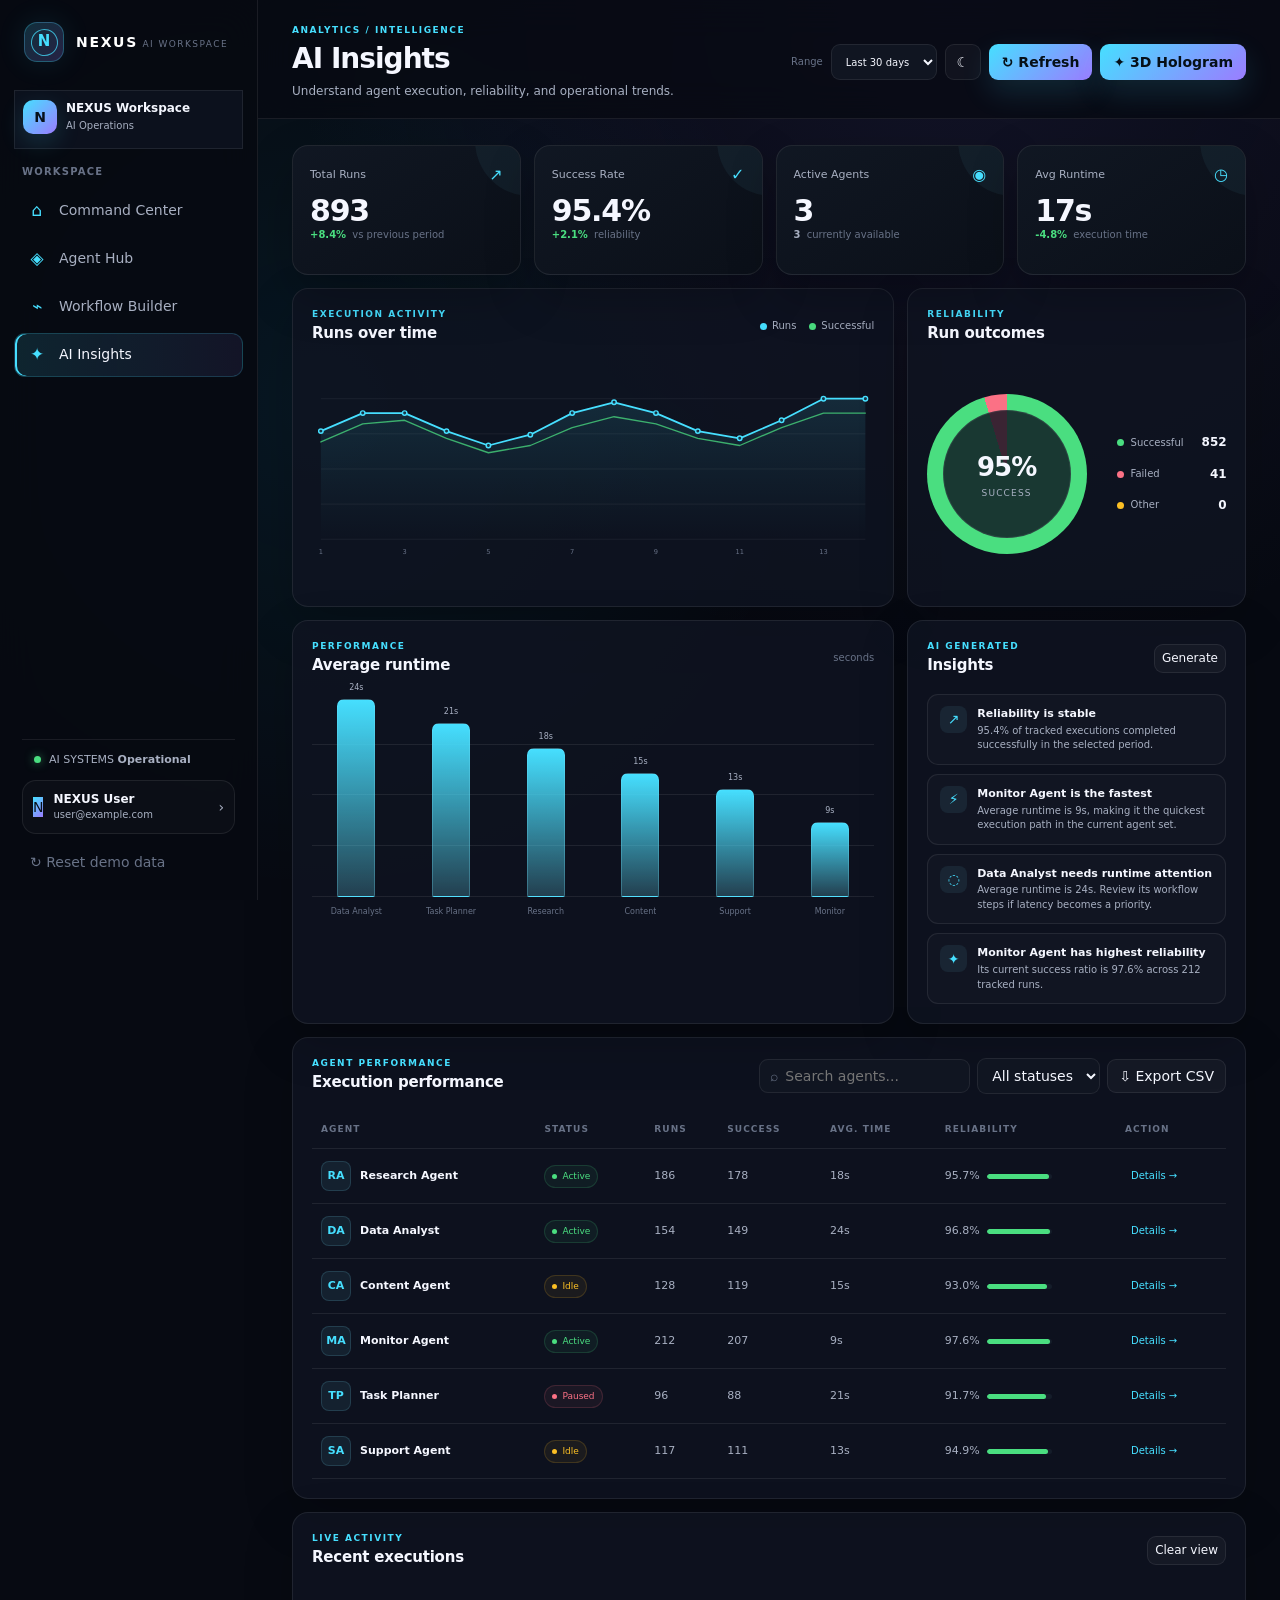
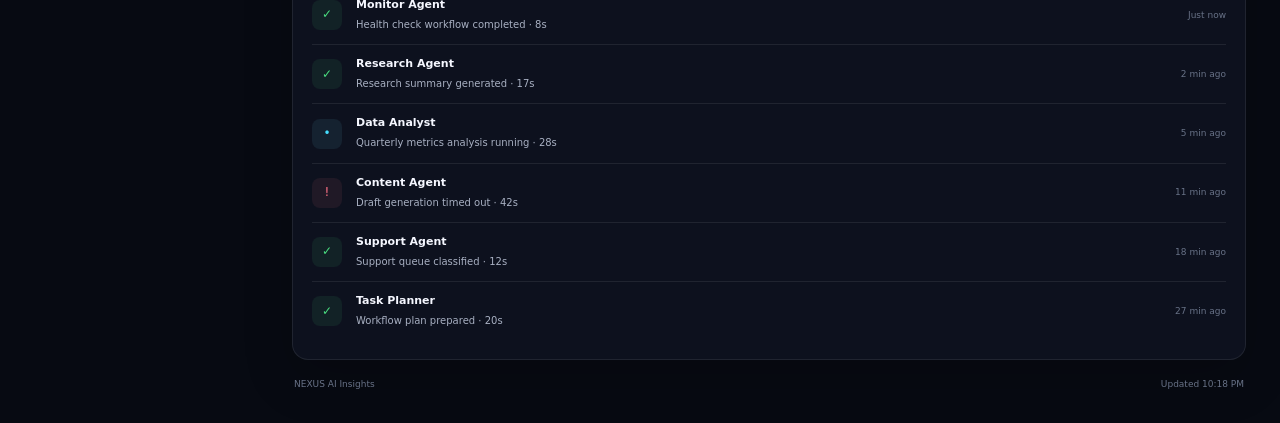
==== commit 6dbdfccc: "feat(3d-core): add interactive WebGL 3D Quantum Neural Core and neural voice synthesizer" ====
--- a/ai-insights/index.html
+++ b/ai-insights/index.html
@@ -6,6 +6,7 @@
   <meta name="description" content="NEXUS AI Insights dashboard" />
   <title>NEXUS AI — AI Insights</title>
   <link rel="stylesheet" href="style.css" />
+  <link rel="stylesheet" href="../shared/nexus-3d-core.css" />
 </head>
 
 <body>
@@ -176,6 +177,17 @@
             Refresh
           </button>
 
+          <button
+            class="primary-button"
+            id="holoBtn"
+            type="button"
+            onclick="window.openNexusHoloChamber && window.openNexusHoloChamber('analysis')"
+            title="Open 3D Holographic Analytics Chamber"
+          >
+            <span>✦</span>
+            3D Hologram
+          </button>
+
         </div>
 
       </header>
@@ -699,6 +711,8 @@
   </dialog>
 
 
+  <script src="../shared/vendor/three.min.js"></script>
+  <script src="../shared/nexus-3d-core.js"></script>
   <script src="script.js"></script>
 
 </body>
--- a/shared/nexus-3d-core.css
+++ b/shared/nexus-3d-core.css
@@ -0,0 +1,478 @@
+/* =========================================================
+   NEXUS AI — 3D HOLOGRAPHIC QUANTUM NEURAL CORE
+   Shared Visualizer & Voice Synthesizer Stylesheet
+   Dark Glassmorphism + Futuristic Hologram HUD
+========================================================= */
+
+:root {
+    --holo-cyan: #00f0ff;
+    --holo-purple: #9b7cff;
+    --holo-magenta: #ec4899;
+    --holo-emerald: #10b981;
+    --holo-amber: #f59e0b;
+    --holo-bg: rgba(9, 13, 24, 0.75);
+    --holo-border: rgba(70, 223, 255, 0.28);
+    --holo-glow: rgba(0, 240, 255, 0.35);
+}
+
+/* =========================================================
+   3D CORE CONTAINER & VIEWPORT
+========================================================= */
+
+.nexus-3d-wrapper {
+    position: relative;
+    width: 100%;
+    height: 100%;
+    min-height: 220px;
+    display: flex;
+    align-items: center;
+    justify-content: center;
+    border-radius: 18px;
+    overflow: hidden;
+    background: radial-gradient(circle at center, rgba(16, 26, 52, 0.6) 0%, rgba(7, 10, 18, 0.95) 80%);
+    border: 1px solid var(--holo-border);
+    box-shadow: 
+        0 0 35px rgba(0, 240, 255, 0.08),
+        inset 0 0 40px rgba(11, 19, 39, 0.8);
+    user-select: none;
+    transition: border-color 0.3s ease, box-shadow 0.3s ease;
+}
+
+.nexus-3d-wrapper:hover {
+    border-color: rgba(70, 223, 255, 0.5);
+    box-shadow: 
+        0 0 45px rgba(0, 240, 255, 0.16),
+        inset 0 0 50px rgba(16, 26, 52, 0.9);
+}
+
+.nexus-3d-canvas {
+    width: 100% !important;
+    height: 100% !important;
+    display: block;
+    cursor: grab;
+    outline: none;
+}
+
+.nexus-3d-canvas:active {
+    cursor: grabbing;
+}
+
+/* Scanline / Grid overlay for holographic look */
+.nexus-3d-scanlines {
+    position: absolute;
+    inset: 0;
+    pointer-events: none;
+    background: linear-gradient(
+        rgba(18, 16, 38, 0) 50%, 
+        rgba(0, 240, 255, 0.025) 50%
+    );
+    background-size: 100% 4px;
+    z-index: 2;
+}
+
+.nexus-3d-vignette {
+    position: absolute;
+    inset: 0;
+    pointer-events: none;
+    background: radial-gradient(circle at center, transparent 40%, rgba(7, 10, 18, 0.85) 100%);
+    z-index: 2;
+}
+
+/* =========================================================
+   HUD TELEMETRY OVERLAY
+========================================================= */
+
+.nexus-3d-hud {
+    position: absolute;
+    inset: 0;
+    pointer-events: none;
+    display: flex;
+    flex-direction: column;
+    justify-content: space-between;
+    padding: 12px 14px;
+    z-index: 4;
+}
+
+.nexus-3d-hud-top {
+    display: flex;
+    align-items: center;
+    justify-content: space-between;
+    width: 100%;
+}
+
+.nexus-3d-badge {
+    display: inline-flex;
+    align-items: center;
+    gap: 7px;
+    padding: 4px 10px;
+    border-radius: 999px;
+    background: rgba(10, 16, 30, 0.78);
+    border: 1px solid rgba(70, 223, 255, 0.3);
+    backdrop-filter: blur(8px);
+    font-size: 11px;
+    font-weight: 700;
+    letter-spacing: 0.08em;
+    color: #e2e8f0;
+    text-transform: uppercase;
+}
+
+.nexus-3d-dot {
+    width: 7px;
+    height: 7px;
+    border-radius: 50%;
+    background: var(--holo-cyan);
+    box-shadow: 0 0 10px var(--holo-cyan);
+    animation: nexusHoloPulse 2s infinite ease-in-out;
+}
+
+.nexus-3d-dot.thinking {
+    background: var(--holo-magenta);
+    box-shadow: 0 0 12px var(--holo-magenta);
+    animation: nexusHoloFastPulse 0.6s infinite ease-in-out;
+}
+
+.nexus-3d-dot.speaking {
+    background: var(--holo-emerald);
+    box-shadow: 0 0 14px var(--holo-emerald);
+    animation: nexusHoloFastPulse 0.4s infinite ease-in-out;
+}
+
+.nexus-3d-actions {
+    display: flex;
+    align-items: center;
+    gap: 6px;
+    pointer-events: auto;
+}
+
+.nexus-3d-btn {
+    appearance: none;
+    background: rgba(13, 20, 38, 0.85);
+    border: 1px solid rgba(70, 223, 255, 0.25);
+    color: #cbd5e1;
+    border-radius: 8px;
+    padding: 5px 8px;
+    font-size: 11px;
+    cursor: pointer;
+    display: inline-flex;
+    align-items: center;
+    justify-content: center;
+    gap: 5px;
+    transition: all 0.2s ease;
+    backdrop-filter: blur(6px);
+}
+
+.nexus-3d-btn:hover {
+    background: rgba(22, 34, 64, 0.95);
+    border-color: var(--holo-cyan);
+    color: #ffffff;
+    box-shadow: 0 0 12px rgba(0, 240, 255, 0.25);
+    transform: translateY(-1px);
+}
+
+.nexus-3d-btn.active {
+    background: rgba(0, 240, 255, 0.15);
+    border-color: var(--holo-cyan);
+    color: var(--holo-cyan);
+    box-shadow: 0 0 15px rgba(0, 240, 255, 0.3);
+}
+
+.nexus-3d-hud-bottom {
+    display: flex;
+    align-items: flex-end;
+    justify-content: space-between;
+    width: 100%;
+}
+
+.nexus-3d-telemetry {
+    font-family: ui-monospace, SFMono-Regular, Menlo, Monaco, Consolas, monospace;
+    font-size: 10px;
+    color: rgba(148, 163, 184, 0.85);
+    letter-spacing: 0.04em;
+    display: flex;
+    flex-direction: column;
+    gap: 2px;
+}
+
+.nexus-3d-telemetry span strong {
+    color: var(--holo-cyan);
+    font-weight: 600;
+}
+
+/* Real-time spectrum EQ bars */
+.nexus-3d-eq {
+    display: flex;
+    align-items: flex-end;
+    gap: 3px;
+    height: 18px;
+    padding: 3px 6px;
+    border-radius: 6px;
+    background: rgba(8, 12, 22, 0.6);
+    border: 1px solid rgba(70, 223, 255, 0.15);
+}
+
+.nexus-3d-eq-bar {
+    width: 3px;
+    height: 20%;
+    min-height: 2px;
+    background: linear-gradient(to top, var(--holo-purple), var(--holo-cyan));
+    border-radius: 2px;
+    transition: height 0.08s ease;
+}
+
+/* =========================================================
+   FULLSCREEN HOLOGRAPHIC CHAMBER MODAL
+========================================================= */
+
+.nexus-chamber-modal {
+    position: fixed;
+    inset: 0;
+    z-index: 99999;
+    background: rgba(3, 6, 12, 0.94);
+    backdrop-filter: blur(18px);
+    display: flex;
+    flex-direction: column;
+    opacity: 0;
+    pointer-events: none;
+    transition: opacity 0.3s ease;
+}
+
+.nexus-chamber-modal.active {
+    opacity: 1;
+    pointer-events: auto;
+}
+
+.nexus-chamber-header {
+    display: flex;
+    align-items: center;
+    justify-content: space-between;
+    padding: 18px 28px;
+    border-bottom: 1px solid rgba(70, 223, 255, 0.2);
+    background: rgba(7, 11, 20, 0.85);
+    z-index: 10;
+}
+
+.nexus-chamber-title {
+    display: flex;
+    align-items: center;
+    gap: 14px;
+}
+
+.nexus-chamber-logo {
+    width: 38px;
+    height: 38px;
+    border-radius: 12px;
+    background: linear-gradient(135deg, #00f0ff, #9b7cff);
+    display: flex;
+    align-items: center;
+    justify-content: center;
+    color: #03060c;
+    font-weight: 800;
+    font-size: 18px;
+    box-shadow: 0 0 20px rgba(0, 240, 255, 0.5);
+}
+
+.nexus-chamber-title h2 {
+    font-size: 20px;
+    font-weight: 700;
+    color: #ffffff;
+    margin: 0;
+    letter-spacing: -0.02em;
+}
+
+.nexus-chamber-title p {
+    font-size: 12px;
+    color: #94a3b8;
+    margin: 2px 0 0 0;
+}
+
+.nexus-chamber-body {
+    flex: 1;
+    position: relative;
+    display: flex;
+    align-items: center;
+    justify-content: center;
+    overflow: hidden;
+}
+
+.nexus-chamber-canvas-box {
+    position: absolute;
+    inset: 0;
+}
+
+.nexus-chamber-hud-left {
+    position: absolute;
+    left: 28px;
+    top: 28px;
+    bottom: 28px;
+    width: 320px;
+    z-index: 10;
+    pointer-events: none;
+    display: flex;
+    flex-direction: column;
+    gap: 16px;
+}
+
+.nexus-chamber-hud-right {
+    position: absolute;
+    right: 28px;
+    top: 28px;
+    bottom: 28px;
+    width: 380px;
+    z-index: 10;
+    pointer-events: none;
+    display: flex;
+    flex-direction: column;
+    justify-content: flex-end;
+}
+
+.nexus-chamber-card {
+    pointer-events: auto;
+    background: rgba(10, 16, 30, 0.85);
+    border: 1px solid rgba(70, 223, 255, 0.25);
+    border-radius: 16px;
+    padding: 18px;
+    backdrop-filter: blur(12px);
+    box-shadow: 0 10px 30px rgba(0, 0, 0, 0.4);
+}
+
+.nexus-chamber-card h4 {
+    margin: 0 0 10px 0;
+    font-size: 13px;
+    text-transform: uppercase;
+    letter-spacing: 0.08em;
+    color: var(--holo-cyan);
+    display: flex;
+    align-items: center;
+    justify-content: space-between;
+}
+
+.nexus-chamber-modes {
+    display: grid;
+    grid-template-columns: repeat(2, 1fr);
+    gap: 8px;
+}
+
+.nexus-chamber-mode-btn {
+    background: rgba(15, 23, 42, 0.8);
+    border: 1px solid rgba(70, 223, 255, 0.2);
+    border-radius: 10px;
+    padding: 10px 12px;
+    color: #cbd5e1;
+    font-size: 12px;
+    font-weight: 600;
+    cursor: pointer;
+    text-align: left;
+    transition: all 0.2s ease;
+    display: flex;
+    flex-direction: column;
+    gap: 3px;
+}
+
+.nexus-chamber-mode-btn small {
+    font-size: 10px;
+    color: #64748b;
+    font-weight: 400;
+}
+
+.nexus-chamber-mode-btn:hover {
+    border-color: var(--holo-cyan);
+    background: rgba(22, 34, 64, 0.9);
+    color: #fff;
+    transform: translateY(-2px);
+}
+
+.nexus-chamber-mode-btn.active {
+    border-color: var(--holo-cyan);
+    background: rgba(0, 240, 255, 0.15);
+    color: #fff;
+    box-shadow: 0 0 15px rgba(0, 240, 255, 0.25);
+}
+
+.nexus-chamber-prompt-box {
+    display: flex;
+    gap: 8px;
+    margin-top: 10px;
+}
+
+.nexus-chamber-prompt-box input {
+    flex: 1;
+    background: rgba(7, 10, 18, 0.85);
+    border: 1px solid rgba(70, 223, 255, 0.3);
+    border-radius: 10px;
+    padding: 10px 14px;
+    color: #fff;
+    font-size: 13px;
+    outline: none;
+    transition: border-color 0.2s ease;
+}
+
+.nexus-chamber-prompt-box input:focus {
+    border-color: var(--holo-cyan);
+    box-shadow: 0 0 12px rgba(0, 240, 255, 0.25);
+}
+
+.nexus-chamber-send-btn {
+    background: linear-gradient(135deg, var(--holo-cyan), #0077ff);
+    border: none;
+    color: #03060c;
+    font-weight: 700;
+    border-radius: 10px;
+    padding: 0 16px;
+    cursor: pointer;
+    font-size: 13px;
+    transition: all 0.2s ease;
+}
+
+.nexus-chamber-send-btn:hover {
+    box-shadow: 0 0 18px rgba(0, 240, 255, 0.6);
+    transform: translateY(-1px);
+}
+
+/* =========================================================
+   ANIMATION KEYFRAMES
+========================================================= */
+
+@keyframes nexusHoloPulse {
+    0%, 100% {
+        transform: scale(1);
+        opacity: 0.85;
+    }
+    50% {
+        transform: scale(1.35);
+        opacity: 1;
+    }
+}
+
+@keyframes nexusHoloFastPulse {
+    0%, 100% {
+        transform: scale(1);
+        opacity: 0.9;
+    }
+    50% {
+        transform: scale(1.6);
+        opacity: 1;
+    }
+}
+
+/* =========================================================
+   RESPONSIVENESS
+========================================================= */
+
+@media (max-width: 900px) {
+    .nexus-chamber-hud-left,
+    .nexus-chamber-hud-right {
+        position: static;
+        width: 100%;
+    }
+    .nexus-chamber-body {
+        flex-direction: column;
+        overflow-y: auto;
+        padding: 16px;
+    }
+    .nexus-chamber-canvas-box {
+        position: relative;
+        height: 280px;
+        min-height: 280px;
+        margin-bottom: 16px;
+    }
+}
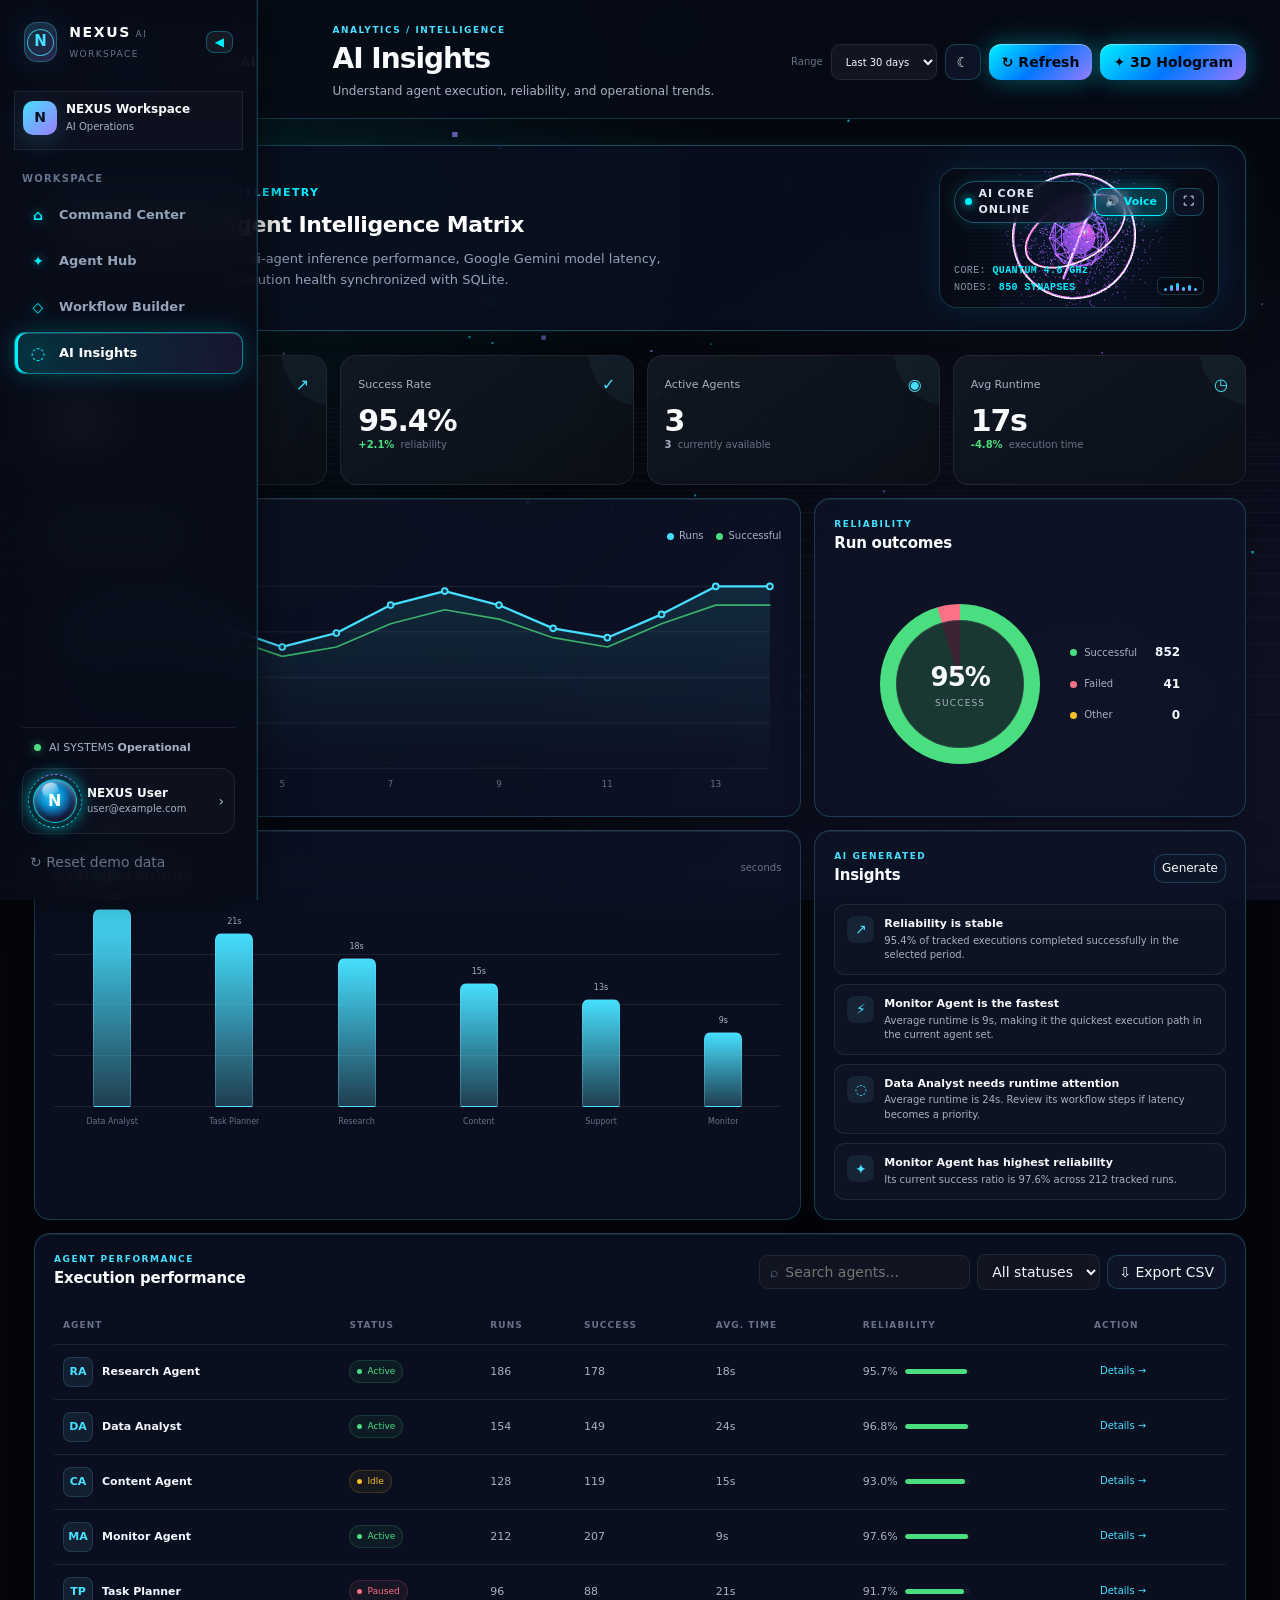
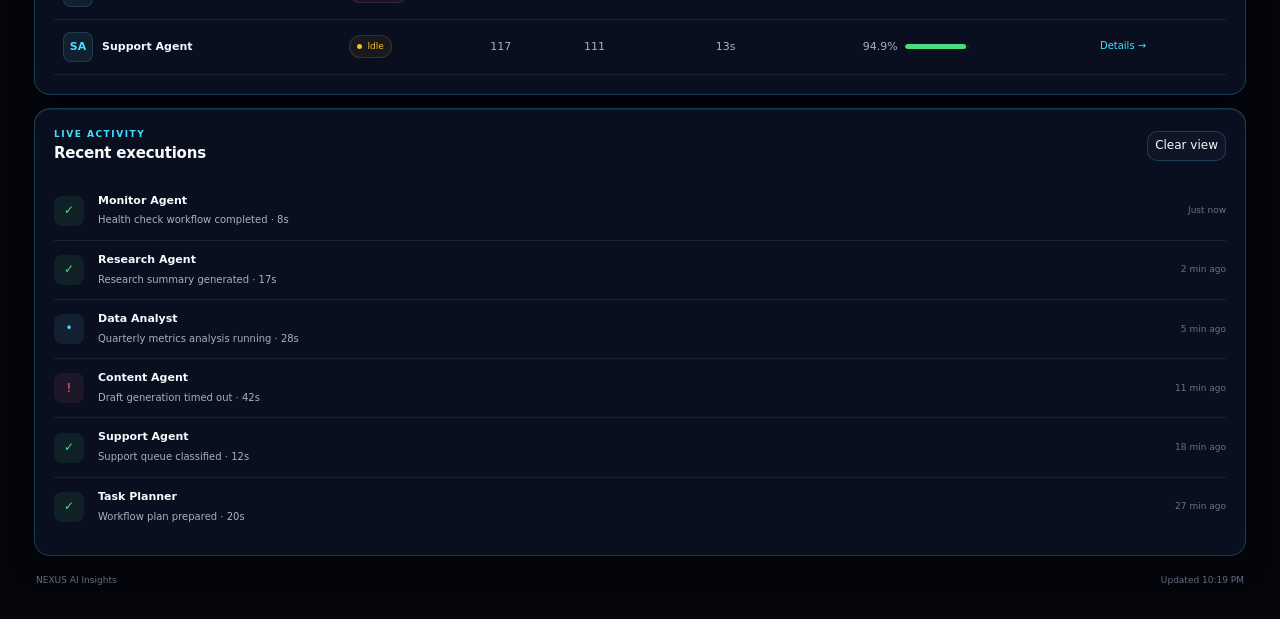
==== commit cfd81fa0: "feat: upgrade NEXUS AI 3D experience" ====
--- a/ai-insights/index.html
+++ b/ai-insights/index.html
@@ -25,6 +25,15 @@
           <strong>NEXUS</strong>
           <span>AI WORKSPACE</span>
         </div>
+
+        <button
+          class="sidebar-dock-toggle"
+          id="dockCollapseBtn"
+          type="button"
+          title="Collapse Sidebar"
+          style="margin-left:auto; background:rgba(255,255,255,0.06); border:1px solid rgba(0,240,255,0.3); border-radius:8px; color:var(--holo-cyan); cursor:pointer; font-size:12px; padding:4px 8px; line-height:1;">
+          ◀
+        </button>
       </div>
 
       <div class="workspace-mini">
@@ -52,7 +61,7 @@
           href="../agent-hub/index.html"
           data-nav="Agent Hub"
         >
-          <span class="nav-icon">◈</span>
+          <span class="nav-icon">✦</span>
           <span>Agent Hub</span>
         </a>
 
@@ -61,7 +70,7 @@
           href="../workflow-builder/index.html"
           data-nav="Workflow Builder"
         >
-          <span class="nav-icon">⌁</span>
+          <span class="nav-icon">◇</span>
           <span>Workflow Builder</span>
         </a>
 
@@ -71,7 +80,7 @@
           data-nav="AI Insights"
           aria-current="page"
         >
-          <span class="nav-icon">✦</span>
+          <span class="nav-icon">◌</span>
           <span>AI Insights</span>
         </a>
 
@@ -112,7 +121,7 @@
       <!-- TOP BAR -->
       <header class="topbar">
 
-        <div class="mobile-brand">
+        <div class="mobile-brand" style="display:flex; align-items:center; gap:8px;">
           <button
             class="icon-button"
             id="menuBtn"
@@ -120,6 +129,10 @@
             aria-label="Open navigation"
           >
             ☰
+          </button>
+
+          <button class="btn btn-secondary sidebar-toggle-btn" id="toggleSidebarBtn" type="button" title="Open / Close Sidebar">
+            <span class="toggle-icon">◀</span> <span class="toggle-text">Sidebar</span>
           </button>
 
           <span>
@@ -196,6 +209,24 @@
       <!-- CONTENT -->
       <div class="content-wrap">
 
+        <!-- 3D HOLOGRAPHIC TELEMETRY BANNER -->
+        <section class="insights-hero-banner" style="margin-bottom: 24px; display: grid; grid-template-columns: 1fr 280px; gap: 20px; align-items: center; background: rgba(10, 16, 32, 0.78); border: 1px solid rgba(70, 223, 255, 0.28); border-radius: 18px; padding: 22px 26px; backdrop-filter: blur(18px); box-shadow: 0 12px 35px rgba(0,0,0,0.4), 0 0 25px rgba(0,240,255,0.08);">
+          <div>
+            <div style="display: flex; align-items: center; gap: 8px; margin-bottom: 8px;">
+              <span class="status-dot online" style="background:#00f0ff; box-shadow:0 0 10px #00f0ff; width:8px; height:8px; border-radius:50%; display:inline-block;"></span>
+              <span style="font-size: 11px; font-weight: 800; letter-spacing: 0.12em; color: #00f0ff; text-transform: uppercase;">Real-Time Quantum Telemetry</span>
+            </div>
+            <h2 style="font-size: 22px; font-weight: 700; color: #fff; margin: 0 0 8px 0; letter-spacing: -0.02em;">Autonomous Agent Intelligence Matrix</h2>
+            <p style="font-size: 13px; color: #94a3b8; margin: 0; line-height: 1.6; max-width: 620px;">
+              Continuous evaluation of multi-agent inference performance, Google Gemini model latency, and topological workflow execution health synchronized with SQLite.
+            </p>
+          </div>
+          <div class="nexus-3d-wrapper" id="insights3DCore" style="height: 140px; min-height: 140px;">
+            <div class="nexus-3d-scanlines"></div>
+            <div class="nexus-3d-vignette"></div>
+          </div>
+        </section>
+
         <!-- KPI CARDS -->
         <section
           class="kpi-grid"
@@ -711,6 +742,10 @@
   </dialog>
 
 
+  <button class="floating-sidebar-toggle" id="floatingToggleBtn" type="button" title="Open Sidebar">
+    ▶ Open Sidebar
+  </button>
+
   <script src="../shared/vendor/three.min.js"></script>
   <script src="../shared/nexus-3d-core.js"></script>
   <script src="script.js"></script>
--- a/shared/nexus-3d-core.css
+++ b/shared/nexus-3d-core.css
@@ -1,18 +1,415 @@
 /* =========================================================
-   NEXUS AI — 3D HOLOGRAPHIC QUANTUM NEURAL CORE
-   Shared Visualizer & Voice Synthesizer Stylesheet
-   Dark Glassmorphism + Futuristic Hologram HUD
+   NEXUS AI — 3D HOLOGRAPHIC QUANTUM NEURAL CORE & SPACE ENGINE
+   Shared Visualizer, 3D Background & Holographic HUD Stylesheet
+   Dark Space Environment · Electric Neon · Glassmorphic 3D Depth
 ========================================================= */
 
 :root {
     --holo-cyan: #00f0ff;
+    --holo-blue: #0077ff;
     --holo-purple: #9b7cff;
     --holo-magenta: #ec4899;
     --holo-emerald: #10b981;
     --holo-amber: #f59e0b;
-    --holo-bg: rgba(9, 13, 24, 0.75);
-    --holo-border: rgba(70, 223, 255, 0.28);
-    --holo-glow: rgba(0, 240, 255, 0.35);
+    --holo-bg-deep: #05070f;
+    --holo-bg-surface: rgba(9, 14, 28, 0.76);
+    --holo-bg-card: rgba(13, 20, 40, 0.72);
+    --holo-border: rgba(70, 223, 255, 0.22);
+    --holo-border-hover: rgba(0, 240, 255, 0.55);
+    --holo-border-active: #00f0ff;
+    --holo-glow: 0 0 28px rgba(0, 240, 255, 0.22);
+    --holo-glow-strong: 0 0 35px rgba(0, 240, 255, 0.45);
+    --holo-glow-purple: 0 0 30px rgba(155, 124, 255, 0.28);
+    --holo-text-main: #f8fafc;
+    --holo-text-sub: #94a3b8;
+    --holo-text-faint: #64748b;
+}
+
+/* =========================================================
+   3D BACKGROUND CANVAS & ROOT ENVIRONMENT
+========================================================= */
+
+#nexus-3d-bg-canvas {
+    position: fixed !important;
+    inset: 0 !important;
+    width: 100vw !important;
+    height: 100vh !important;
+    pointer-events: none !important;
+    z-index: 0 !important;
+    opacity: 0.95;
+}
+
+/* Deep space body background fallback */
+body {
+    background-color: #04060c !important;
+    background-image: 
+        radial-gradient(circle at 15% 12%, rgba(0, 240, 255, 0.08) 0%, transparent 40%),
+        radial-gradient(circle at 85% 80%, rgba(155, 124, 255, 0.09) 0%, transparent 45%),
+        linear-gradient(180deg, #04060c 0%, #070b16 100%) !important;
+    background-attachment: fixed !important;
+    color: var(--holo-text-main);
+    overflow-x: hidden;
+}
+
+/* =========================================================
+   LIGHT HOLOGRAPHIC BLUEPRINT THEME TOKENS
+========================================================= */
+
+body.light,
+body.light-mode {
+    --holo-cyan: #0284c7;
+    --holo-blue: #2563eb;
+    --holo-purple: #7c3aed;
+    --holo-magenta: #db2777;
+    --holo-emerald: #059669;
+    --holo-amber: #d97706;
+    --holo-bg-deep: #f1f5f9;
+    --holo-bg-surface: rgba(255, 255, 255, 0.9);
+    --holo-bg-card: rgba(255, 255, 255, 0.95);
+    --holo-border: rgba(2, 132, 199, 0.22);
+    --holo-border-hover: rgba(2, 132, 199, 0.55);
+    --holo-border-active: #0284c7;
+    --holo-glow: 0 0 20px rgba(2, 132, 199, 0.12);
+    --holo-glow-strong: 0 0 28px rgba(2, 132, 199, 0.22);
+    --holo-glow-purple: 0 0 24px rgba(124, 58, 237, 0.16);
+    --holo-text-main: #090e17;
+    --holo-text-sub: #334155;
+    --holo-text-faint: #64748b;
+    --holo-sidebar-bg: rgba(248, 250, 252, 0.97);
+    --holo-topbar-bg: rgba(255, 255, 255, 0.95);
+    --holo-input-bg: #ffffff;
+    --holo-card-shadow: 0 4px 20px rgba(15, 23, 42, 0.08);
+
+    background-color: #f1f5f9 !important;
+    background-image: 
+        radial-gradient(circle at 15% 12%, rgba(2, 132, 199, 0.07) 0%, transparent 40%),
+        radial-gradient(circle at 85% 80%, rgba(124, 58, 237, 0.06) 0%, transparent 45%),
+        linear-gradient(180deg, #f8fafc 0%, #e2e8f0 100%) !important;
+    color: #090e17 !important;
+}
+
+body.light #nexus-3d-bg-canvas,
+body.light-mode #nexus-3d-bg-canvas {
+    opacity: 0.35 !important;
+}
+
+body.light .sidebar,
+body.light aside.sidebar,
+body.light #sidebar,
+body.light #workflowSidebar,
+body.light-mode .sidebar,
+body.light-mode aside.sidebar,
+body.light-mode #sidebar,
+body.light-mode #workflowSidebar {
+    background: var(--holo-sidebar-bg) !important;
+    border-color: var(--holo-border) !important;
+    box-shadow: 4px 0 25px rgba(0, 0, 0, 0.06) !important;
+}
+
+body.light .topbar,
+body.light header.header,
+body.light .app-header,
+body.light-mode .topbar,
+body.light-mode header.header,
+body.light-mode .app-header {
+    background: var(--holo-topbar-bg) !important;
+    border-color: var(--holo-border) !important;
+    box-shadow: 0 4px 20px rgba(0, 0, 0, 0.04) !important;
+}
+
+body.light .holo-panel,
+body.light .card,
+body.light .panel,
+body.light .metric-card,
+body.light .insight-card,
+body.light .chart-card,
+body.light .activity-card,
+body.light .node-card,
+body.light .task-card,
+body.light .stat-card,
+body.light .cockpit-card,
+body.light-mode .holo-panel,
+body.light-mode .card,
+body.light-mode .panel,
+body.light-mode .metric-card,
+body.light-mode .insight-card,
+body.light-mode .chart-card,
+body.light-mode .activity-card,
+body.light-mode .node-card,
+body.light-mode .task-card,
+body.light-mode .stat-card,
+body.light-mode .cockpit-card {
+    background: var(--holo-bg-card) !important;
+    border-color: var(--holo-border) !important;
+    color: var(--holo-text-main) !important;
+    box-shadow: var(--holo-card-shadow) !important;
+}
+
+body.light .nav-item,
+body.light .module-sidebar-nav a,
+body.light .sidebar-nav button,
+body.light .sidebar-nav a,
+body.light-mode .nav-item,
+body.light-mode .module-sidebar-nav a,
+body.light-mode .sidebar-nav button,
+body.light-mode .sidebar-nav a {
+    color: var(--holo-text-sub) !important;
+}
+
+body.light .nav-item:hover,
+body.light .module-sidebar-nav a:hover,
+body.light-mode .nav-item:hover,
+body.light-mode .module-sidebar-nav a:hover {
+    color: #0284c7 !important;
+    background: rgba(2, 132, 199, 0.08) !important;
+    border-color: rgba(2, 132, 199, 0.25) !important;
+}
+
+body.light .nav-item.active,
+body.light .module-sidebar-nav a.active,
+body.light-mode .nav-item.active,
+body.light-mode .module-sidebar-nav a.active {
+    color: #0284c7 !important;
+    background: rgba(2, 132, 199, 0.14) !important;
+    border-color: rgba(2, 132, 199, 0.4) !important;
+    box-shadow: inset 3px 0 0 #0284c7 !important;
+}
+
+body.light input,
+body.light textarea,
+body.light select,
+body.light-mode input,
+body.light-mode textarea,
+body.light-mode select {
+    background: #ffffff !important;
+    color: #090e17 !important;
+    border-color: rgba(2, 132, 199, 0.3) !important;
+}
+
+body.light input::placeholder,
+body.light textarea::placeholder,
+body.light-mode input::placeholder,
+body.light-mode textarea::placeholder {
+    color: #94a3b8 !important;
+}
+
+body.light .secondary-btn,
+body.light .secondary-button,
+body.light .icon-button,
+body.light .btn-secondary,
+body.light-mode .secondary-btn,
+body.light-mode .secondary-button,
+body.light-mode .icon-button,
+body.light-mode .btn-secondary {
+    background: rgba(255, 255, 255, 0.95) !important;
+    color: var(--holo-text-main) !important;
+    border-color: var(--holo-border) !important;
+    box-shadow: 0 2px 8px rgba(0, 0, 0, 0.04) !important;
+}
+
+body.light .modal,
+body.light .modal-card,
+body.light .nexus-profile-modal,
+body.light-mode .modal,
+body.light-mode .modal-card,
+body.light-mode .nexus-profile-modal {
+    background: rgba(255, 255, 255, 0.98) !important;
+    color: var(--holo-text-main) !important;
+    border-color: var(--holo-border) !important;
+    box-shadow: 0 20px 60px rgba(0, 0, 0, 0.15), 0 0 30px rgba(2, 132, 199, 0.15) !important;
+}
+
+body.light .nexus-3d-wrapper,
+body.light-mode .nexus-3d-wrapper {
+    background: radial-gradient(circle at center, rgba(240, 248, 255, 0.95) 0%, rgba(224, 238, 250, 0.98) 85%) !important;
+    border-color: var(--holo-border) !important;
+    box-shadow: 0 8px 30px rgba(2, 132, 199, 0.1) !important;
+}
+
+/* Ensure all interactive layers sit above 3D canvas and never block clicks */
+#app,
+#appShell,
+.app-shell,
+.container,
+.main-content,
+.main-wrap,
+.workspace {
+    position: relative;
+    z-index: 10;
+}
+
+/* =========================================================
+   SIDEBAR NAVIGATION SYSTEM — PRODUCTION FIX
+========================================================= */
+
+/* Fixed sidebars for Command Center and Agent Hub */
+body:not(.workflow-body) .sidebar,
+#sidebar,
+.sidebar,
+aside.sidebar {
+    position: fixed !important;
+    z-index: 500 !important;
+    pointer-events: auto !important;
+    background: rgba(8, 12, 24, 0.88) !important;
+    backdrop-filter: blur(20px) !important;
+    -webkit-backdrop-filter: blur(20px) !important;
+    border-right: 1px solid var(--holo-border) !important;
+    box-shadow: 4px 0 35px rgba(0, 0, 0, 0.5), inset -1px 0 0 rgba(70, 223, 255, 0.08) !important;
+}
+
+/* Workflow Builder desktop sidebar participates in CSS Grid flow */
+#workflowSidebar {
+    position: relative !important;
+    z-index: 500 !important;
+    pointer-events: auto !important;
+    background: rgba(8, 12, 24, 0.88) !important;
+    backdrop-filter: blur(20px) !important;
+    -webkit-backdrop-filter: blur(20px) !important;
+    border-right: 1px solid var(--holo-border) !important;
+    box-shadow: 4px 0 35px rgba(0, 0, 0, 0.5), inset -1px 0 0 rgba(70, 223, 255, 0.08) !important;
+    height: 100% !important;
+    min-height: calc(100vh - 72px) !important;
+    transition: width 0.28s cubic-bezier(0.16, 1, 0.3, 1), transform 0.28s ease !important;
+}
+
+/* Collapsible Workspace Sidebar State (Workflow Builder) */
+.workspace.sidebar-collapsed {
+    grid-template-columns: 0px minmax(0, 1fr) 300px !important;
+}
+
+.workspace.sidebar-collapsed #workflowSidebar,
+body.sidebar-collapsed #workflowSidebar {
+    display: none !important;
+}
+
+@media (max-width: 1050px) {
+    .workspace.sidebar-collapsed {
+        grid-template-columns: 0px minmax(0, 1fr) !important;
+    }
+}
+
+/* Universal Collapsed Sidebar across ALL modules (Command Center, Agent Hub, AI Insights) */
+body.sidebar-collapsed .sidebar,
+body.sidebar-collapsed aside.sidebar,
+body.sidebar-collapsed #sidebar {
+    display: none !important;
+    transform: translateX(-105%) !important;
+    transition: transform 0.28s cubic-bezier(0.16, 1, 0.3, 1) !important;
+}
+
+body.sidebar-collapsed .main-content {
+    margin-left: 0 !important;
+    width: 100% !important;
+    max-width: 100% !important;
+    flex: 1 !important;
+    transition: margin-left 0.28s cubic-bezier(0.16, 1, 0.3, 1) !important;
+}
+
+
+
+/* Sidebar navigation item styling across all modules */
+.nav-item,
+.module-sidebar-nav a,
+.sidebar-nav button,
+.sidebar-nav a {
+    position: relative !important;
+    z-index: 501 !important;
+    pointer-events: auto !important;
+    display: flex !important;
+    align-items: center !important;
+    gap: 11px !important;
+    width: 100% !important;
+    min-height: 42px !important;
+    padding: 9px 13px !important;
+    border-radius: 11px !important;
+    background: transparent !important;
+    border: 1px solid transparent !important;
+    color: var(--holo-text-sub) !important;
+    font-size: 13px !important;
+    font-weight: 600 !important;
+    text-decoration: none !important;
+    cursor: pointer !important;
+    transition: all 0.22s cubic-bezier(0.16, 1, 0.3, 1) !important;
+    user-select: none !important;
+}
+
+.nav-item .nav-icon,
+.module-sidebar-nav a .nav-icon,
+.module-sidebar-nav a span:first-child,
+.nav-item > span:first-child {
+    display: inline-flex !important;
+    align-items: center !important;
+    justify-content: center !important;
+    width: 20px !important;
+    font-size: 14px !important;
+    color: var(--holo-cyan) !important;
+    text-shadow: 0 0 10px rgba(0, 240, 255, 0.6) !important;
+    transition: transform 0.2s ease !important;
+}
+
+/* Hover state: glowing glass highlight */
+.nav-item:hover,
+.module-sidebar-nav a:hover,
+.sidebar-nav button:hover,
+.sidebar-nav a:hover {
+    color: #ffffff !important;
+    background: rgba(0, 240, 255, 0.08) !important;
+    border-color: rgba(70, 223, 255, 0.25) !important;
+    box-shadow: 0 0 20px rgba(0, 240, 255, 0.12), inset 0 1px 0 rgba(255, 255, 255, 0.08) !important;
+    transform: translateX(2px) !important;
+}
+
+.nav-item:hover .nav-icon,
+.module-sidebar-nav a:hover .nav-icon {
+    transform: scale(1.15) !important;
+}
+
+/* Active Page Highlight: Holographic Neon Cyber Accent */
+.nav-item.active,
+.module-sidebar-nav a.active,
+.sidebar-nav button.active,
+.sidebar-nav a.active {
+    color: #ffffff !important;
+    background: linear-gradient(90deg, rgba(0, 240, 255, 0.16) 0%, rgba(155, 124, 255, 0.10) 100%) !important;
+    border-color: rgba(0, 240, 255, 0.45) !important;
+    box-shadow: 
+        0 0 24px rgba(0, 240, 255, 0.22),
+        inset 3px 0 0 var(--holo-cyan),
+        inset 0 1px 0 rgba(255, 255, 255, 0.15) !important;
+    font-weight: 700 !important;
+}
+
+.nav-item.active .nav-icon,
+.module-sidebar-nav a.active .nav-icon {
+    color: var(--holo-cyan) !important;
+    text-shadow: 0 0 14px var(--holo-cyan) !important;
+    transform: scale(1.18) !important;
+}
+
+/* Navigation label headers */
+.nav-label,
+.sidebar-nav .nav-label,
+.module-sidebar-nav .nav-label {
+    font-size: 10px !important;
+    font-weight: 800 !important;
+    letter-spacing: 0.12em !important;
+    color: var(--holo-text-faint) !important;
+    text-transform: uppercase !important;
+    padding: 10px 8px 4px !important;
+    margin: 0 !important;
+}
+
+/* Topbar layering */
+.topbar,
+header.topbar {
+    position: sticky !important;
+    top: 0 !important;
+    z-index: 150 !important;
+    pointer-events: auto !important;
+    background: rgba(7, 11, 22, 0.82) !important;
+    backdrop-filter: blur(16px) !important;
+    -webkit-backdrop-filter: blur(16px) !important;
+    border-bottom: 1px solid var(--holo-border) !important;
 }
 
 /* =========================================================
@@ -29,20 +426,21 @@
     justify-content: center;
     border-radius: 18px;
     overflow: hidden;
-    background: radial-gradient(circle at center, rgba(16, 26, 52, 0.6) 0%, rgba(7, 10, 18, 0.95) 80%);
+    background: radial-gradient(circle at center, rgba(16, 26, 52, 0.65) 0%, rgba(7, 10, 20, 0.95) 85%);
     border: 1px solid var(--holo-border);
     box-shadow: 
-        0 0 35px rgba(0, 240, 255, 0.08),
-        inset 0 0 40px rgba(11, 19, 39, 0.8);
+        0 0 35px rgba(0, 240, 255, 0.10),
+        inset 0 0 45px rgba(11, 19, 39, 0.85);
     user-select: none;
-    transition: border-color 0.3s ease, box-shadow 0.3s ease;
+    transition: border-color 0.3s ease, box-shadow 0.3s ease, transform 0.3s ease;
 }
 
 .nexus-3d-wrapper:hover {
-    border-color: rgba(70, 223, 255, 0.5);
+    border-color: var(--holo-border-hover);
     box-shadow: 
-        0 0 45px rgba(0, 240, 255, 0.16),
-        inset 0 0 50px rgba(16, 26, 52, 0.9);
+        0 0 50px rgba(0, 240, 255, 0.22),
+        inset 0 0 55px rgba(16, 26, 52, 0.95);
+    transform: translateY(-2px);
 }
 
 .nexus-3d-canvas {
@@ -61,7 +459,7 @@
 .nexus-3d-scanlines {
     position: absolute;
     inset: 0;
-    pointer-events: none;
+    pointer-events: none !important;
     background: linear-gradient(
         rgba(18, 16, 38, 0) 50%, 
         rgba(0, 240, 255, 0.025) 50%
@@ -73,7 +471,7 @@
 .nexus-3d-vignette {
     position: absolute;
     inset: 0;
-    pointer-events: none;
+    pointer-events: none !important;
     background: radial-gradient(circle at center, transparent 40%, rgba(7, 10, 18, 0.85) 100%);
     z-index: 2;
 }
@@ -85,7 +483,7 @@
 .nexus-3d-hud {
     position: absolute;
     inset: 0;
-    pointer-events: none;
+    pointer-events: none !important;
     display: flex;
     flex-direction: column;
     justify-content: space-between;
@@ -107,13 +505,14 @@
     padding: 4px 10px;
     border-radius: 999px;
     background: rgba(10, 16, 30, 0.78);
-    border: 1px solid rgba(70, 223, 255, 0.3);
+    border: 1px solid rgba(70, 223, 255, 0.35);
     backdrop-filter: blur(8px);
     font-size: 11px;
     font-weight: 700;
     letter-spacing: 0.08em;
     color: #e2e8f0;
     text-transform: uppercase;
+    box-shadow: 0 0 15px rgba(0, 240, 255, 0.15);
 }
 
 .nexus-3d-dot {
@@ -127,7 +526,7 @@
 
 .nexus-3d-dot.thinking {
     background: var(--holo-magenta);
-    box-shadow: 0 0 12px var(--holo-magenta);
+    box-shadow: 0 0 14px var(--holo-magenta);
     animation: nexusHoloFastPulse 0.6s infinite ease-in-out;
 }
 
@@ -141,17 +540,18 @@
     display: flex;
     align-items: center;
     gap: 6px;
-    pointer-events: auto;
+    pointer-events: auto !important;
 }
 
 .nexus-3d-btn {
     appearance: none;
     background: rgba(13, 20, 38, 0.85);
-    border: 1px solid rgba(70, 223, 255, 0.25);
+    border: 1px solid rgba(70, 223, 255, 0.28);
     color: #cbd5e1;
     border-radius: 8px;
-    padding: 5px 8px;
+    padding: 5px 9px;
     font-size: 11px;
+    font-weight: 600;
     cursor: pointer;
     display: inline-flex;
     align-items: center;
@@ -165,15 +565,15 @@
     background: rgba(22, 34, 64, 0.95);
     border-color: var(--holo-cyan);
     color: #ffffff;
-    box-shadow: 0 0 12px rgba(0, 240, 255, 0.25);
+    box-shadow: 0 0 14px rgba(0, 240, 255, 0.35);
     transform: translateY(-1px);
 }
 
 .nexus-3d-btn.active {
-    background: rgba(0, 240, 255, 0.15);
+    background: rgba(0, 240, 255, 0.18);
     border-color: var(--holo-cyan);
     color: var(--holo-cyan);
-    box-shadow: 0 0 15px rgba(0, 240, 255, 0.3);
+    box-shadow: 0 0 18px rgba(0, 240, 255, 0.35);
 }
 
 .nexus-3d-hud-bottom {
@@ -186,7 +586,7 @@
 .nexus-3d-telemetry {
     font-family: ui-monospace, SFMono-Regular, Menlo, Monaco, Consolas, monospace;
     font-size: 10px;
-    color: rgba(148, 163, 184, 0.85);
+    color: rgba(148, 163, 184, 0.9);
     letter-spacing: 0.04em;
     display: flex;
     flex-direction: column;
@@ -206,8 +606,8 @@
     height: 18px;
     padding: 3px 6px;
     border-radius: 6px;
-    background: rgba(8, 12, 22, 0.6);
-    border: 1px solid rgba(70, 223, 255, 0.15);
+    background: rgba(8, 12, 22, 0.7);
+    border: 1px solid rgba(70, 223, 255, 0.2);
 }
 
 .nexus-3d-eq-bar {
@@ -224,30 +624,49 @@
 ========================================================= */
 
 .nexus-chamber-modal {
-    position: fixed;
-    inset: 0;
-    z-index: 99999;
-    background: rgba(3, 6, 12, 0.94);
-    backdrop-filter: blur(18px);
-    display: flex;
+    position: fixed !important;
+    inset: 0 !important;
+    z-index: -9999 !important;
+    background: rgba(3, 6, 14, 0.95);
+    backdrop-filter: blur(22px);
+    -webkit-backdrop-filter: blur(22px);
+    display: none !important;
+    visibility: hidden !important;
     flex-direction: column;
-    opacity: 0;
-    pointer-events: none;
-    transition: opacity 0.3s ease;
+    opacity: 0 !important;
+    pointer-events: none !important;
 }
 
 .nexus-chamber-modal.active {
-    opacity: 1;
-    pointer-events: auto;
+    display: flex !important;
+    visibility: visible !important;
+    opacity: 1 !important;
+    z-index: 99999 !important;
+    pointer-events: auto !important;
+}
+
+.nexus-chamber-modal:not(.active) {
+    display: none !important;
+    visibility: hidden !important;
+    pointer-events: none !important;
+    z-index: -9999 !important;
+    opacity: 0 !important;
+}
+
+.nexus-chamber-modal:not(.active) * {
+    display: none !important;
+    visibility: hidden !important;
+    pointer-events: none !important;
+    pointer-events: none !important;
 }
 
 .nexus-chamber-header {
     display: flex;
     align-items: center;
     justify-content: space-between;
-    padding: 18px 28px;
-    border-bottom: 1px solid rgba(70, 223, 255, 0.2);
-    background: rgba(7, 11, 20, 0.85);
+    padding: 16px 28px;
+    border-bottom: 1px solid rgba(70, 223, 255, 0.25);
+    background: rgba(7, 11, 22, 0.88);
     z-index: 10;
 }
 
@@ -258,8 +677,8 @@
 }
 
 .nexus-chamber-logo {
-    width: 38px;
-    height: 38px;
+    width: 40px;
+    height: 40px;
     border-radius: 12px;
     background: linear-gradient(135deg, #00f0ff, #9b7cff);
     display: flex;
@@ -267,8 +686,8 @@
     justify-content: center;
     color: #03060c;
     font-weight: 800;
-    font-size: 18px;
-    box-shadow: 0 0 20px rgba(0, 240, 255, 0.5);
+    font-size: 20px;
+    box-shadow: 0 0 25px rgba(0, 240, 255, 0.6);
 }
 
 .nexus-chamber-title h2 {
@@ -317,7 +736,7 @@
     right: 28px;
     top: 28px;
     bottom: 28px;
-    width: 380px;
+    width: 420px;
     z-index: 10;
     pointer-events: none;
     display: flex;
@@ -326,13 +745,13 @@
 }
 
 .nexus-chamber-card {
-    pointer-events: auto;
-    background: rgba(10, 16, 30, 0.85);
-    border: 1px solid rgba(70, 223, 255, 0.25);
+    pointer-events: auto !important;
+    background: rgba(10, 16, 32, 0.88);
+    border: 1px solid rgba(70, 223, 255, 0.28);
     border-radius: 16px;
     padding: 18px;
-    backdrop-filter: blur(12px);
-    box-shadow: 0 10px 30px rgba(0, 0, 0, 0.4);
+    backdrop-filter: blur(14px);
+    box-shadow: 0 12px 35px rgba(0, 0, 0, 0.5), 0 0 25px rgba(0, 240, 255, 0.1);
 }
 
 .nexus-chamber-card h4 {
@@ -353,8 +772,8 @@
 }
 
 .nexus-chamber-mode-btn {
-    background: rgba(15, 23, 42, 0.8);
-    border: 1px solid rgba(70, 223, 255, 0.2);
+    background: rgba(15, 23, 42, 0.85);
+    border: 1px solid rgba(70, 223, 255, 0.22);
     border-radius: 10px;
     padding: 10px 12px;
     color: #cbd5e1;
@@ -376,16 +795,17 @@
 
 .nexus-chamber-mode-btn:hover {
     border-color: var(--holo-cyan);
-    background: rgba(22, 34, 64, 0.9);
+    background: rgba(22, 34, 64, 0.95);
     color: #fff;
+    box-shadow: 0 0 16px rgba(0, 240, 255, 0.25);
     transform: translateY(-2px);
 }
 
 .nexus-chamber-mode-btn.active {
     border-color: var(--holo-cyan);
-    background: rgba(0, 240, 255, 0.15);
+    background: rgba(0, 240, 255, 0.18);
     color: #fff;
-    box-shadow: 0 0 15px rgba(0, 240, 255, 0.25);
+    box-shadow: 0 0 20px rgba(0, 240, 255, 0.35);
 }
 
 .nexus-chamber-prompt-box {
@@ -396,36 +816,118 @@
 
 .nexus-chamber-prompt-box input {
     flex: 1;
-    background: rgba(7, 10, 18, 0.85);
-    border: 1px solid rgba(70, 223, 255, 0.3);
+    background: rgba(6, 10, 20, 0.88);
+    border: 1px solid rgba(70, 223, 255, 0.35);
     border-radius: 10px;
     padding: 10px 14px;
     color: #fff;
     font-size: 13px;
     outline: none;
-    transition: border-color 0.2s ease;
+    transition: border-color 0.2s ease, box-shadow 0.2s ease;
 }
 
 .nexus-chamber-prompt-box input:focus {
     border-color: var(--holo-cyan);
-    box-shadow: 0 0 12px rgba(0, 240, 255, 0.25);
+    box-shadow: 0 0 16px rgba(0, 240, 255, 0.35);
 }
 
 .nexus-chamber-send-btn {
     background: linear-gradient(135deg, var(--holo-cyan), #0077ff);
     border: none;
     color: #03060c;
-    font-weight: 700;
+    font-weight: 800;
     border-radius: 10px;
-    padding: 0 16px;
+    padding: 0 18px;
     cursor: pointer;
     font-size: 13px;
     transition: all 0.2s ease;
 }
 
 .nexus-chamber-send-btn:hover {
-    box-shadow: 0 0 18px rgba(0, 240, 255, 0.6);
+    box-shadow: 0 0 22px rgba(0, 240, 255, 0.7);
     transform: translateY(-1px);
+}
+
+/* =========================================================
+   HOLOGRAPHIC 3D GLASS UTILITY CARDS
+========================================================= */
+
+.holo-panel,
+.card,
+.panel,
+.metric-card,
+.insight-card,
+.chart-card,
+.activity-card,
+.node-card {
+    background: var(--holo-bg-card) !important;
+    border: 1px solid var(--holo-border) !important;
+    backdrop-filter: blur(16px) !important;
+    -webkit-backdrop-filter: blur(16px) !important;
+    border-radius: 16px !important;
+    box-shadow: 0 10px 30px rgba(0, 0, 0, 0.35), inset 0 1px 0 rgba(255, 255, 255, 0.08) !important;
+    transition: transform 0.24s cubic-bezier(0.16, 1, 0.3, 1), border-color 0.24s ease, box-shadow 0.24s ease !important;
+}
+
+.holo-panel:hover,
+.card:hover,
+.panel:hover,
+.metric-card:hover,
+.node-card:hover {
+    border-color: var(--holo-border-hover) !important;
+    box-shadow: 0 14px 40px rgba(0, 0, 0, 0.45), 0 0 28px rgba(0, 240, 255, 0.16) !important;
+    transform: translateY(-2px) !important;
+}
+
+/* Holographic Physical Buttons */
+.primary-btn,
+.primary-button,
+.btn-primary {
+    background: linear-gradient(135deg, #00f0ff 0%, #0077ff 50%, #9b7cff 100%) !important;
+    color: #03060c !important;
+    font-weight: 800 !important;
+    border: none !important;
+    border-radius: 12px !important;
+    box-shadow: 0 0 25px rgba(0, 240, 255, 0.35), inset 0 1px 0 rgba(255, 255, 255, 0.4) !important;
+    transition: all 0.2s ease !important;
+    cursor: pointer !important;
+}
+
+.primary-btn:hover,
+.primary-button:hover,
+.btn-primary:hover {
+    box-shadow: 0 0 35px rgba(0, 240, 255, 0.65), 0 4px 15px rgba(0, 0, 0, 0.4) !important;
+    transform: translateY(-2px) !important;
+    filter: brightness(1.1) !important;
+}
+
+.primary-btn:active,
+.btn-primary:active {
+    transform: translateY(0) !important;
+    box-shadow: 0 0 18px rgba(0, 240, 255, 0.35) !important;
+}
+
+/* Secondary & Icon Buttons */
+.secondary-btn,
+.secondary-button,
+.icon-button,
+.text-button,
+.btn-secondary {
+    background: rgba(15, 23, 42, 0.75) !important;
+    border: 1px solid var(--holo-border) !important;
+    color: var(--holo-text-main) !important;
+    border-radius: 10px !important;
+    transition: all 0.2s ease !important;
+    backdrop-filter: blur(8px) !important;
+}
+
+.secondary-btn:hover,
+.icon-button:hover,
+.btn-secondary:hover {
+    border-color: var(--holo-cyan) !important;
+    background: rgba(24, 36, 68, 0.85) !important;
+    box-shadow: 0 0 16px rgba(0, 240, 255, 0.2) !important;
+    transform: translateY(-1px) !important;
 }
 
 /* =========================================================
@@ -455,20 +957,45 @@
 }
 
 /* =========================================================
-   RESPONSIVENESS
+   RESPONSIVE DESIGN & MOBILE DRAWER
 ========================================================= */
 
 @media (max-width: 900px) {
+    .sidebar,
+    aside.sidebar,
+    #sidebar,
+    #workflowSidebar {
+        transform: translateX(-105%);
+        transition: transform 0.28s cubic-bezier(0.16, 1, 0.3, 1) !important;
+        width: 270px !important;
+    }
+
+    .sidebar.mobile-open,
+    .sidebar.open,
+    #workflowSidebar.open {
+        transform: translateX(0) !important;
+        box-shadow: 20px 0 60px rgba(0, 0, 0, 0.7) !important;
+    }
+
+    .main-content,
+    .canvas-panel,
+    #appShell {
+        margin-left: 0 !important;
+        width: 100% !important;
+    }
+
     .nexus-chamber-hud-left,
     .nexus-chamber-hud-right {
         position: static;
         width: 100%;
     }
+    
     .nexus-chamber-body {
         flex-direction: column;
         overflow-y: auto;
         padding: 16px;
     }
+
     .nexus-chamber-canvas-box {
         position: relative;
         height: 280px;
@@ -476,3 +1003,818 @@
         margin-bottom: 16px;
     }
 }
+
+/* =========================================================
+   3D HOLOGRAPHIC PROFILE ICON & AVATAR SYSTEM
+========================================================= */
+
+.profile-avatar,
+.avatar,
+#profileAvatar,
+.workspace-avatar,
+.details-avatar,
+.assistant-avatar,
+.nexus-3d-avatar {
+    position: relative !important;
+    display: inline-flex !important;
+    align-items: center !important;
+    justify-content: center !important;
+    width: 44px !important;
+    height: 44px !important;
+    min-width: 44px !important;
+    min-height: 44px !important;
+    border-radius: 50% !important;
+    /* Deep 3D Spherical Radial Gradient */
+    background: radial-gradient(circle at 35% 30%, #38bdf8 0%, #0284c7 35%, #1e1b4b 75%, #050b18 100%) !important;
+    border: 1.5px solid rgba(0, 240, 255, 0.75) !important;
+    color: #ffffff !important;
+    font-weight: 800 !important;
+    font-size: 16px !important;
+    letter-spacing: 0.04em !important;
+    text-shadow: 0 0 10px rgba(0, 240, 255, 0.95), 0 0 20px rgba(155, 124, 255, 0.6) !important;
+    box-shadow: 
+        0 0 22px rgba(0, 240, 255, 0.45),
+        0 8px 25px rgba(0, 0, 0, 0.65),
+        inset 0 2px 5px rgba(255, 255, 255, 0.45),
+        inset 0 -3px 8px rgba(0, 0, 0, 0.85) !important;
+    cursor: pointer !important;
+    user-select: none !important;
+    transition: transform 0.3s cubic-bezier(0.16, 1, 0.3, 1), box-shadow 0.3s ease, border-color 0.3s ease !important;
+    transform-style: preserve-3d !important;
+}
+
+/* 3D Holographic Gyroscopic Orbit Ring */
+.profile-avatar::before,
+.avatar::before,
+#profileAvatar::before,
+.nexus-3d-avatar::before {
+    content: "" !important;
+    position: absolute !important;
+    inset: -6px !important;
+    border-radius: 50% !important;
+    border: 1.5px dashed rgba(0, 240, 255, 0.75) !important;
+    border-top-color: #9b7cff !important;
+    border-bottom-color: #00f0ff !important;
+    pointer-events: none !important;
+    animation: holoProfileOrbit 6s linear infinite !important;
+    box-shadow: 0 0 14px rgba(0, 240, 255, 0.35) !important;
+}
+
+/* 3D Specular Sheen / Light Flare */
+.profile-avatar::after,
+.avatar::after,
+#profileAvatar::after,
+.nexus-3d-avatar::after {
+    content: "" !important;
+    position: absolute !important;
+    top: 3px !important;
+    left: 8px !important;
+    width: 38% !important;
+    height: 30% !important;
+    border-radius: 50% 50% 30% 30% !important;
+    background: linear-gradient(180deg, rgba(255, 255, 255, 0.75) 0%, rgba(255, 255, 255, 0.05) 100%) !important;
+    pointer-events: none !important;
+    transform: rotate(-22deg) !important;
+}
+
+@keyframes holoProfileOrbit {
+    0% {
+        transform: rotate(0deg) scale(1);
+    }
+    50% {
+        transform: rotate(180deg) scale(1.05);
+    }
+    100% {
+        transform: rotate(360deg) scale(1);
+    }
+}
+
+.profile-avatar:hover,
+.avatar:hover,
+#profileAvatar:hover,
+.nexus-3d-avatar:hover {
+    transform: translateY(-2px) scale(1.08) !important;
+    border-color: #00f0ff !important;
+    box-shadow: 
+        0 0 35px rgba(0, 240, 255, 0.75),
+        0 12px 30px rgba(0, 0, 0, 0.75),
+        inset 0 2px 7px rgba(255, 255, 255, 0.6) !important;
+}
+
+/* Sidebar profile containers */
+.sidebar-profile,
+.profile-card {
+    display: flex !important;
+    align-items: center !important;
+    gap: 12px !important;
+    padding: 10px 12px !important;
+    background: rgba(13, 20, 38, 0.6) !important;
+    border: 1px solid var(--holo-border) !important;
+    border-radius: 14px !important;
+    backdrop-filter: blur(12px) !important;
+    -webkit-backdrop-filter: blur(12px) !important;
+    transition: all 0.25s ease !important;
+    cursor: pointer !important;
+}
+
+.sidebar-profile:hover,
+.profile-card:hover {
+    background: rgba(18, 28, 54, 0.8) !important;
+    border-color: var(--holo-border-hover) !important;
+    box-shadow: 0 0 25px rgba(0, 240, 255, 0.15) !important;
+    transform: translateY(-1px) !important;
+}
+
+/* =========================================================
+   SIDEBAR TOGGLE BUTTONS (COLLAPSE & EXPAND)
+========================================================= */
+
+.sidebar-toggle-btn {
+    display: inline-flex !important;
+    align-items: center !important;
+    gap: 7px !important;
+    padding: 8px 14px !important;
+    font-size: 12px !important;
+    font-weight: 700 !important;
+    letter-spacing: 0.03em !important;
+    color: var(--holo-cyan) !important;
+    background: rgba(13, 20, 38, 0.7) !important;
+    border: 1px solid var(--holo-border) !important;
+    border-radius: 9px !important;
+    cursor: pointer !important;
+    transition: all 0.22s ease !important;
+    box-shadow: 0 4px 15px rgba(0, 0, 0, 0.3) !important;
+    user-select: none !important;
+}
+
+.sidebar-toggle-btn:hover {
+    background: rgba(0, 240, 255, 0.12) !important;
+    border-color: var(--holo-cyan) !important;
+    color: #ffffff !important;
+    box-shadow: 0 0 20px rgba(0, 240, 255, 0.35) !important;
+    transform: translateY(-1px) !important;
+}
+
+.sidebar-toggle-btn.active {
+    background: linear-gradient(135deg, rgba(0, 240, 255, 0.2), rgba(155, 124, 255, 0.2)) !important;
+    border-color: var(--holo-cyan) !important;
+    color: #ffffff !important;
+    box-shadow: 0 0 25px rgba(0, 240, 255, 0.4) !important;
+}
+
+.floating-sidebar-toggle {
+    position: fixed !important;
+    left: 14px !important;
+    top: 86px !important;
+    z-index: 99 !important;
+    display: none !important;
+    align-items: center !important;
+    gap: 8px !important;
+    padding: 8px 14px !important;
+    font-size: 12px !important;
+    font-weight: 700 !important;
+    color: #ffffff !important;
+    background: rgba(8, 12, 24, 0.92) !important;
+    border: 1px solid var(--holo-cyan) !important;
+    border-radius: 10px !important;
+    box-shadow: 0 0 24px rgba(0, 240, 255, 0.35), 0 8px 24px rgba(0, 0, 0, 0.6) !important;
+    backdrop-filter: blur(14px) !important;
+    cursor: pointer !important;
+    transition: all 0.2s ease !important;
+}
+
+.workspace.sidebar-collapsed ~ .floating-sidebar-toggle,
+body.sidebar-collapsed .floating-sidebar-toggle {
+    display: inline-flex !important;
+}
+
+.floating-sidebar-toggle:hover {
+    transform: translateX(3px) !important;
+    box-shadow: 0 0 35px rgba(0, 240, 255, 0.6) !important;
+}
+
+/* =========================================================
+   3D PROFILE HUD MODAL
+========================================================= */
+
+.nexus-profile-modal-backdrop {
+    position: fixed !important;
+    inset: 0 !important;
+    z-index: -9999 !important;
+    background: rgba(4, 6, 12, 0.82);
+    backdrop-filter: blur(16px);
+    -webkit-backdrop-filter: blur(16px);
+    display: none !important;
+    visibility: hidden !important;
+    align-items: center;
+    justify-content: center;
+    padding: 20px;
+    opacity: 0 !important;
+    pointer-events: none !important;
+    transition: opacity 0.25s ease;
+}
+
+.nexus-profile-modal-backdrop.active {
+    display: flex !important;
+    visibility: visible !important;
+    opacity: 1 !important;
+    z-index: 10000 !important;
+    pointer-events: auto !important;
+}
+
+.nexus-profile-modal-backdrop:not(.active) * {
+    display: none !important;
+    visibility: hidden !important;
+    pointer-events: none !important;
+}
+
+.nexus-profile-modal {
+    position: relative;
+    width: min(92vw, 480px);
+    background: rgba(10, 15, 30, 0.95);
+    border: 1px solid var(--holo-border);
+    border-radius: 20px;
+    padding: 28px;
+    box-shadow: 0 0 50px rgba(0, 240, 255, 0.25), 0 25px 60px rgba(0, 0, 0, 0.8);
+    backdrop-filter: blur(24px);
+    transform: translateY(20px) scale(0.96);
+    transition: transform 0.28s cubic-bezier(0.16, 1, 0.3, 1);
+}
+
+.nexus-profile-modal-backdrop.active .nexus-profile-modal {
+    transform: translateY(0) scale(1);
+}
+
+
+
+/* =========================================================
+   CINEMATIC HOLOGRAPHIC BOOT EXPERIENCE STYLING
+========================================================= */
+
+.nexus-boot-overlay {
+    position: fixed !important;
+    inset: 0 !important;
+    width: 100vw !important;
+    height: 100vh !important;
+    z-index: 999999 !important;
+    overflow: hidden !important;
+    background: radial-gradient(circle at 50% 45%, #060c1d 0%, #030612 55%, #010207 100%) !important;
+    display: flex !important;
+    flex-direction: column !important;
+    justify-content: center !important;
+    align-items: center !important;
+    color: #f8fafc !important;
+    font-family: -apple-system, BlinkMacSystemFont, "Segoe UI", Roboto, sans-serif !important;
+    transition: opacity 0.62s cubic-bezier(0.16, 1, 0.3, 1), transform 0.62s cubic-bezier(0.16, 1, 0.3, 1), filter 0.62s ease !important;
+}
+
+.nexus-boot-overlay.dismissing {
+    opacity: 0 !important;
+    transform: scale(1.08) !important;
+    filter: blur(8px) !important;
+    pointer-events: none !important;
+}
+
+.nexus-boot-overlay.dismissed {
+    display: none !important;
+    visibility: hidden !important;
+    pointer-events: none !important;
+    z-index: -99999 !important;
+    opacity: 0 !important;
+}
+
+.nexus-boot-overlay.dismissed * {
+    display: none !important;
+    visibility: hidden !important;
+    pointer-events: none !important;
+}
+
+.nexus-boot-canvas-container {
+    position: absolute !important;
+    inset: 0 !important;
+    width: 100% !important;
+    height: 100% !important;
+    pointer-events: none !important;
+    z-index: 1 !important;
+}
+
+.nexus-boot-canvas-container canvas {
+    position: absolute !important;
+    inset: 0 !important;
+    width: 100% !important;
+    height: 100% !important;
+    pointer-events: none !important;
+}
+
+.nexus-boot-grid {
+    position: absolute !important;
+    inset: 0 !important;
+    pointer-events: none !important;
+    z-index: 2 !important;
+    background-image: 
+        linear-gradient(rgba(0, 240, 255, 0.05) 1px, transparent 1px),
+        linear-gradient(90deg, rgba(0, 240, 255, 0.05) 1px, transparent 1px);
+    background-size: 50px 50px;
+    background-position: center center;
+    mask-image: radial-gradient(circle at center, black 25%, transparent 75%);
+    -webkit-mask-image: radial-gradient(circle at center, black 25%, transparent 75%);
+    opacity: 0.8;
+}
+
+.nexus-boot-scanlines {
+    position: absolute !important;
+    inset: 0 !important;
+    pointer-events: none !important;
+    z-index: 3 !important;
+    background: repeating-linear-gradient(
+        to bottom,
+        rgba(255, 255, 255, 0.015) 0px,
+        rgba(255, 255, 255, 0.015) 1px,
+        transparent 1px,
+        transparent 3px
+    );
+    opacity: 0.7;
+}
+
+.nexus-boot-vignette {
+    position: absolute !important;
+    inset: 0 !important;
+    pointer-events: none !important;
+    z-index: 4 !important;
+    background: radial-gradient(circle at center, transparent 40%, rgba(1, 2, 7, 0.9) 100%);
+}
+
+.nexus-boot-header {
+    position: absolute !important;
+    top: 24px !important;
+    left: 32px !important;
+    right: 32px !important;
+    display: flex !important;
+    justify-content: space-between !important;
+    align-items: center !important;
+    z-index: 20 !important;
+    pointer-events: none !important;
+}
+
+.nexus-boot-header-brand {
+    display: flex !important;
+    align-items: center !important;
+    gap: 10px !important;
+    font-family: ui-monospace, SFMono-Regular, Menlo, Monaco, Consolas, monospace !important;
+    font-size: 11px !important;
+    letter-spacing: 0.12em !important;
+    color: rgba(148, 163, 184, 0.8) !important;
+}
+
+.nexus-boot-mini-logo {
+    display: inline-flex !important;
+    align-items: center !important;
+    justify-content: center !important;
+    width: 22px !important;
+    height: 22px !important;
+    border-radius: 6px !important;
+    background: rgba(0, 240, 255, 0.15) !important;
+    border: 1px solid rgba(0, 240, 255, 0.4) !important;
+    color: var(--holo-cyan) !important;
+    font-weight: 800 !important;
+    font-size: 11px !important;
+}
+
+.nexus-boot-skip-btn {
+    pointer-events: auto !important;
+    background: rgba(15, 23, 42, 0.7) !important;
+    border: 1px solid rgba(70, 223, 255, 0.3) !important;
+    border-radius: 20px !important;
+    color: #94a3b8 !important;
+    padding: 6px 14px !important;
+    font-size: 12px !important;
+    font-weight: 600 !important;
+    letter-spacing: 0.04em !important;
+    cursor: pointer !important;
+    display: inline-flex !important;
+    align-items: center !important;
+    gap: 8px !important;
+    backdrop-filter: blur(8px) !important;
+    -webkit-backdrop-filter: blur(8px) !important;
+    opacity: 0 !important;
+    transition: all 0.25s ease !important;
+}
+
+.nexus-boot-skip-btn.visible {
+    opacity: 1 !important;
+}
+
+.nexus-boot-skip-btn:hover {
+    background: rgba(0, 240, 255, 0.15) !important;
+    border-color: var(--holo-cyan) !important;
+    color: #ffffff !important;
+    box-shadow: 0 0 15px rgba(0, 240, 255, 0.3) !important;
+}
+
+.nexus-boot-skip-btn kbd {
+    background: rgba(255, 255, 255, 0.1) !important;
+    border: 1px solid rgba(255, 255, 255, 0.2) !important;
+    border-radius: 4px !important;
+    padding: 1px 5px !important;
+    font-size: 10px !important;
+    font-family: monospace !important;
+    color: var(--holo-cyan) !important;
+}
+
+.nexus-boot-stage {
+    position: relative !important;
+    z-index: 10 !important;
+    display: flex !important;
+    flex-direction: column !important;
+    align-items: center !important;
+    justify-content: center !important;
+    width: 100% !important;
+    max-width: 960px !important;
+    padding: 24px !important;
+    text-align: center !important;
+    pointer-events: none !important;
+}
+
+.nexus-boot-brand {
+    opacity: 0 !important;
+    transform: translateY(16px) scale(0.96) !important;
+    transition: opacity 0.8s cubic-bezier(0.16, 1, 0.3, 1), transform 0.8s cubic-bezier(0.16, 1, 0.3, 1) !important;
+}
+
+.nexus-boot-brand.visible {
+    opacity: 1 !important;
+    transform: translateY(0) scale(1) !important;
+}
+
+.nexus-boot-logo-glitch {
+    position: relative !important;
+    width: 72px !important;
+    height: 72px !important;
+    margin: 0 auto 16px auto !important;
+    display: flex !important;
+    align-items: center !important;
+    justify-content: center !important;
+}
+
+.nexus-boot-logo-mark {
+    width: 52px !important;
+    height: 52px !important;
+    border-radius: 14px !important;
+    background: linear-gradient(135deg, rgba(0, 240, 255, 0.2) 0%, rgba(168, 85, 247, 0.3) 100%) !important;
+    border: 1px solid var(--holo-cyan) !important;
+    box-shadow: 0 0 25px rgba(0, 240, 255, 0.5), inset 0 0 15px rgba(0, 240, 255, 0.3) !important;
+    display: flex !important;
+    align-items: center !important;
+    justify-content: center !important;
+    font-size: 26px !important;
+    font-weight: 900 !important;
+    color: #ffffff !important;
+    text-shadow: 0 0 12px var(--holo-cyan) !important;
+}
+
+.nexus-boot-logo-ring {
+    position: absolute !important;
+    border-radius: 50% !important;
+    pointer-events: none !important;
+}
+
+.nexus-boot-logo-ring.ring-1 {
+    inset: -6px !important;
+    border: 1px dashed rgba(0, 240, 255, 0.6) !important;
+    animation: nexusBootSpin 8s linear infinite !important;
+}
+
+.nexus-boot-logo-ring.ring-2 {
+    inset: -14px !important;
+    border: 1px dotted rgba(168, 85, 247, 0.5) !important;
+    animation: nexusBootSpinRev 12s linear infinite !important;
+}
+
+@keyframes nexusBootSpin {
+    from { transform: rotate(0deg); }
+    to { transform: rotate(360deg); }
+}
+
+@keyframes nexusBootSpinRev {
+    from { transform: rotate(360deg); }
+    to { transform: rotate(0deg); }
+}
+
+.nexus-boot-title {
+    font-size: clamp(38px, 6vw, 62px) !important;
+    font-weight: 900 !important;
+    letter-spacing: 0.16em !important;
+    margin: 0 !important;
+    line-height: 1 !important;
+    color: #ffffff !important;
+    text-shadow: 0 0 30px rgba(0, 240, 255, 0.6), 0 0 60px rgba(168, 85, 247, 0.3) !important;
+}
+
+.nexus-boot-title span {
+    color: var(--holo-cyan) !important;
+    background: linear-gradient(135deg, #00f0ff 0%, #a855f7 100%) !important;
+    -webkit-background-clip: text !important;
+    -webkit-text-fill-color: transparent !important;
+}
+
+.nexus-boot-subtitle {
+    font-size: clamp(11px, 1.4vw, 13px) !important;
+    letter-spacing: 0.42em !important;
+    font-weight: 700 !important;
+    color: #94a3b8 !important;
+    margin-top: 8px !important;
+    text-transform: uppercase !important;
+}
+
+.nexus-boot-status-pill {
+    display: inline-flex !important;
+    align-items: center !important;
+    gap: 8px !important;
+    margin-top: 16px !important;
+    padding: 6px 16px !important;
+    background: rgba(15, 23, 42, 0.8) !important;
+    border: 1px solid rgba(70, 223, 255, 0.3) !important;
+    border-radius: 20px !important;
+    font-family: ui-monospace, SFMono-Regular, Menlo, Monaco, Consolas, monospace !important;
+    font-size: 11px !important;
+    letter-spacing: 0.08em !important;
+    color: var(--holo-cyan) !important;
+    box-shadow: 0 0 20px rgba(0, 240, 255, 0.15) !important;
+}
+
+.nexus-boot-pulse-dot {
+    width: 8px !important;
+    height: 8px !important;
+    border-radius: 50% !important;
+    background: #10b981 !important;
+    box-shadow: 0 0 10px #10b981 !important;
+    animation: nexusBootPulse 1.4s ease-in-out infinite !important;
+}
+
+@keyframes nexusBootPulse {
+    0%, 100% { transform: scale(1); opacity: 1; }
+    50% { transform: scale(1.3); opacity: 0.6; }
+}
+
+/* Architecture Telemetry Grid */
+.nexus-boot-telemetry-grid {
+    display: grid !important;
+    grid-template-columns: repeat(4, 1fr) !important;
+    gap: 10px !important;
+    width: 100% !important;
+    max-width: 880px !important;
+    margin-top: 24px !important;
+    opacity: 0 !important;
+    transform: translateY(18px) !important;
+    transition: opacity 0.6s ease, transform 0.6s ease !important;
+}
+
+@media (max-width: 768px) {
+    .nexus-boot-telemetry-grid {
+        grid-template-columns: repeat(2, 1fr) !important;
+        gap: 8px !important;
+    }
+}
+
+.nexus-boot-telemetry-grid.visible {
+    opacity: 1 !important;
+    transform: translateY(0) !important;
+}
+
+.nexus-node-card {
+    background: rgba(10, 16, 32, 0.78) !important;
+    border: 1px solid rgba(70, 223, 255, 0.16) !important;
+    border-radius: 12px !important;
+    padding: 10px 12px !important;
+    display: flex !important;
+    align-items: center !important;
+    gap: 10px !important;
+    text-align: left !important;
+    backdrop-filter: blur(12px) !important;
+    -webkit-backdrop-filter: blur(12px) !important;
+    opacity: 0.35 !important;
+    transform: scale(0.97) !important;
+    transition: all 0.3s ease !important;
+}
+
+.nexus-node-card.active {
+    opacity: 1 !important;
+    transform: scale(1) !important;
+    border-color: rgba(0, 240, 255, 0.45) !important;
+    box-shadow: 0 0 18px rgba(0, 240, 255, 0.15) !important;
+}
+
+.node-icon {
+    font-size: 14px !important;
+    color: var(--holo-cyan) !important;
+    text-shadow: 0 0 8px var(--holo-cyan) !important;
+}
+
+.node-details {
+    display: flex !important;
+    flex-direction: column !important;
+    gap: 2px !important;
+    overflow: hidden !important;
+}
+
+.node-label {
+    font-size: 10px !important;
+    font-weight: 700 !important;
+    letter-spacing: 0.06em !important;
+    color: #e2e8f0 !important;
+    text-transform: uppercase !important;
+    white-space: nowrap !important;
+    overflow: hidden !important;
+    text-overflow: ellipsis !important;
+}
+
+.node-status {
+    font-family: ui-monospace, SFMono-Regular, Menlo, Monaco, Consolas, monospace !important;
+    font-size: 9px !important;
+    letter-spacing: 0.04em !important;
+    color: #94a3b8 !important;
+    white-space: nowrap !important;
+    overflow: hidden !important;
+    text-overflow: ellipsis !important;
+}
+
+.node-status.success {
+    color: #10b981 !important;
+    font-weight: 600 !important;
+    text-shadow: 0 0 8px rgba(16, 185, 129, 0.4) !important;
+}
+
+.node-status.warn {
+    color: #f59e0b !important;
+    font-weight: 600 !important;
+}
+
+/* 4 Modules Satellite HUD */
+.nexus-boot-modules-cluster {
+    display: flex !important;
+    justify-content: center !important;
+    gap: 16px !important;
+    flex-wrap: wrap !important;
+    margin-top: 18px !important;
+    opacity: 0 !important;
+    transform: translateY(12px) !important;
+    transition: all 0.5s ease !important;
+}
+
+.nexus-boot-modules-cluster.visible {
+    opacity: 1 !important;
+    transform: translateY(0) !important;
+}
+
+.module-orbit-item {
+    background: rgba(15, 23, 42, 0.8) !important;
+    border: 1px solid rgba(0, 240, 255, 0.35) !important;
+    border-radius: 8px !important;
+    padding: 6px 14px !important;
+    display: inline-flex !important;
+    align-items: center !important;
+    gap: 8px !important;
+    box-shadow: 0 0 15px rgba(0, 240, 255, 0.12) !important;
+}
+
+.orbit-dot {
+    width: 6px !important;
+    height: 6px !important;
+    border-radius: 50% !important;
+    background: var(--holo-cyan) !important;
+    box-shadow: 0 0 8px var(--holo-cyan) !important;
+}
+
+.orbit-name {
+    font-size: 11px !important;
+    font-weight: 700 !important;
+    letter-spacing: 0.06em !important;
+    color: #ffffff !important;
+}
+
+.orbit-meta {
+    font-family: monospace !important;
+    font-size: 9px !important;
+    color: var(--holo-purple) !important;
+    opacity: 0.85 !important;
+}
+
+/* Ready & Enter Panel */
+.nexus-boot-ready-panel {
+    margin-top: 26px !important;
+    display: flex !important;
+    flex-direction: column !important;
+    align-items: center !important;
+    opacity: 0 !important;
+    transform: translateY(20px) scale(0.96) !important;
+    transition: all 0.65s cubic-bezier(0.16, 1, 0.3, 1) !important;
+    pointer-events: none !important;
+}
+
+.nexus-boot-ready-panel.visible {
+    opacity: 1 !important;
+    transform: translateY(0) scale(1) !important;
+    pointer-events: auto !important;
+}
+
+.ready-badge-pill {
+    display: inline-flex !important;
+    align-items: center !important;
+    gap: 6px !important;
+    padding: 4px 12px !important;
+    background: rgba(16, 185, 129, 0.12) !important;
+    border: 1px solid rgba(16, 185, 129, 0.4) !important;
+    border-radius: 16px !important;
+    font-size: 10px !important;
+    font-weight: 700 !important;
+    letter-spacing: 0.08em !important;
+    color: #10b981 !important;
+    margin-bottom: 8px !important;
+}
+
+.ready-spark {
+    color: #00f0ff !important;
+}
+
+.ready-title {
+    font-size: clamp(24px, 3.5vw, 36px) !important;
+    font-weight: 900 !important;
+    letter-spacing: 0.14em !important;
+    margin: 0 !important;
+    color: #ffffff !important;
+    text-shadow: 0 0 25px rgba(0, 240, 255, 0.6) !important;
+}
+
+.ready-desc {
+    font-size: 12px !important;
+    letter-spacing: 0.18em !important;
+    color: #94a3b8 !important;
+    margin: 4px 0 20px 0 !important;
+}
+
+.nexus-boot-enter-btn {
+    position: relative !important;
+    display: inline-flex !important;
+    align-items: center !important;
+    justify-content: center !important;
+    padding: 16px 42px !important;
+    border-radius: 14px !important;
+    background: linear-gradient(135deg, rgba(0, 240, 255, 0.28) 0%, rgba(168, 85, 247, 0.36) 100%) !important;
+    border: 1.5px solid var(--holo-cyan) !important;
+    color: #ffffff !important;
+    font-size: 14px !important;
+    font-weight: 800 !important;
+    letter-spacing: 0.14em !important;
+    cursor: pointer !important;
+    box-shadow: 0 0 30px rgba(0, 240, 255, 0.5), 0 0 60px rgba(168, 85, 247, 0.3) !important;
+    backdrop-filter: blur(16px) !important;
+    -webkit-backdrop-filter: blur(16px) !important;
+    transition: all 0.28s cubic-bezier(0.16, 1, 0.3, 1) !important;
+    pointer-events: auto !important;
+}
+
+.nexus-boot-enter-btn:hover {
+    transform: translateY(-2px) scale(1.04) !important;
+    background: linear-gradient(135deg, rgba(0, 240, 255, 0.45) 0%, rgba(168, 85, 247, 0.55) 100%) !important;
+    border-color: #ffffff !important;
+    box-shadow: 0 0 45px rgba(0, 240, 255, 0.8), 0 0 80px rgba(168, 85, 247, 0.55) !important;
+}
+
+.nexus-boot-enter-btn:active {
+    transform: translateY(1px) scale(0.98) !important;
+}
+
+.enter-btn-content {
+    position: relative !important;
+    z-index: 2 !important;
+    display: flex !important;
+    align-items: center !important;
+    gap: 12px !important;
+}
+
+.enter-arrow {
+    font-size: 18px !important;
+    transition: transform 0.2s ease !important;
+}
+
+.nexus-boot-enter-btn:hover .enter-arrow {
+    transform: translateX(4px) !important;
+}
+
+/* Smooth reveal class for main content */
+.nexus-reveal-in {
+    animation: nexusFadeSlideIn 0.65s cubic-bezier(0.16, 1, 0.3, 1) forwards !important;
+}
+
+@keyframes nexusFadeSlideIn {
+    from {
+        opacity: 0;
+        transform: scale(0.97) translateY(14px);
+        filter: blur(4px);
+    }
+    to {
+        opacity: 1;
+        transform: scale(1) translateY(0);
+        filter: blur(0);
+    }
+}
